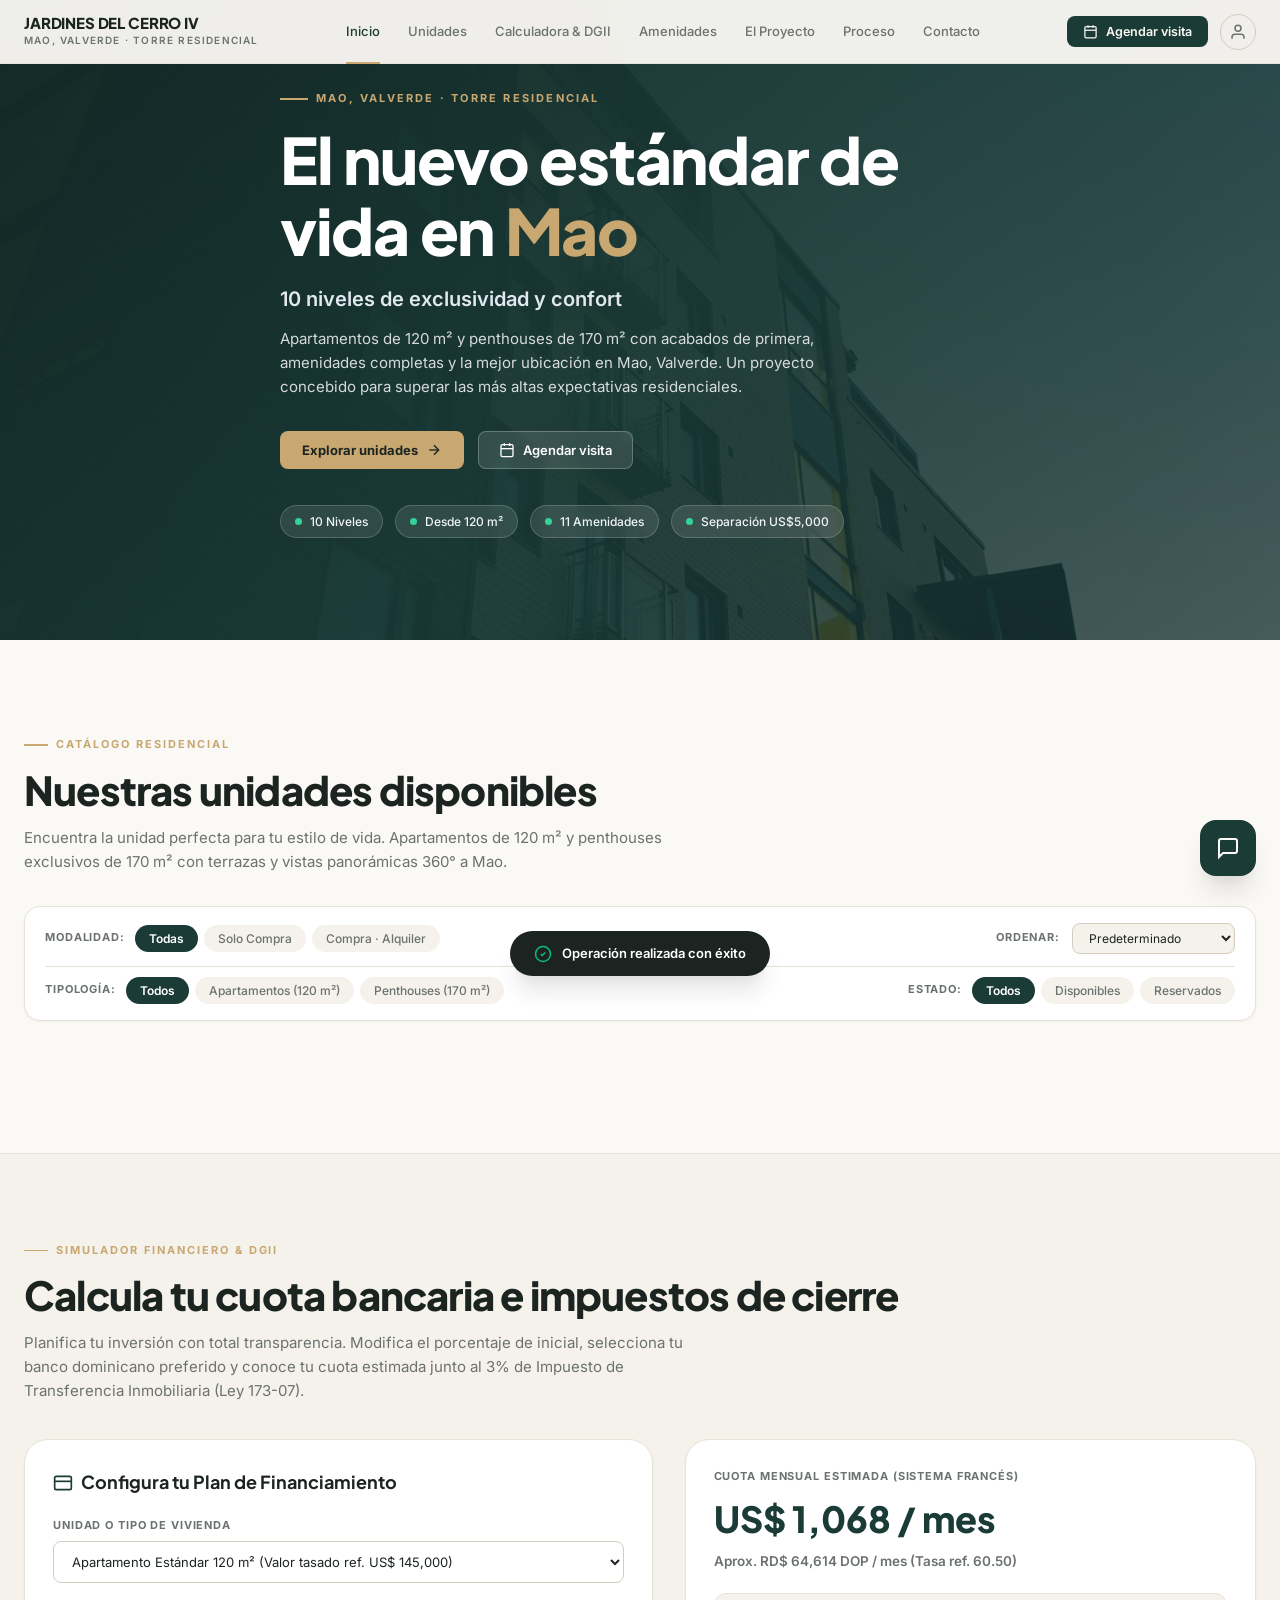
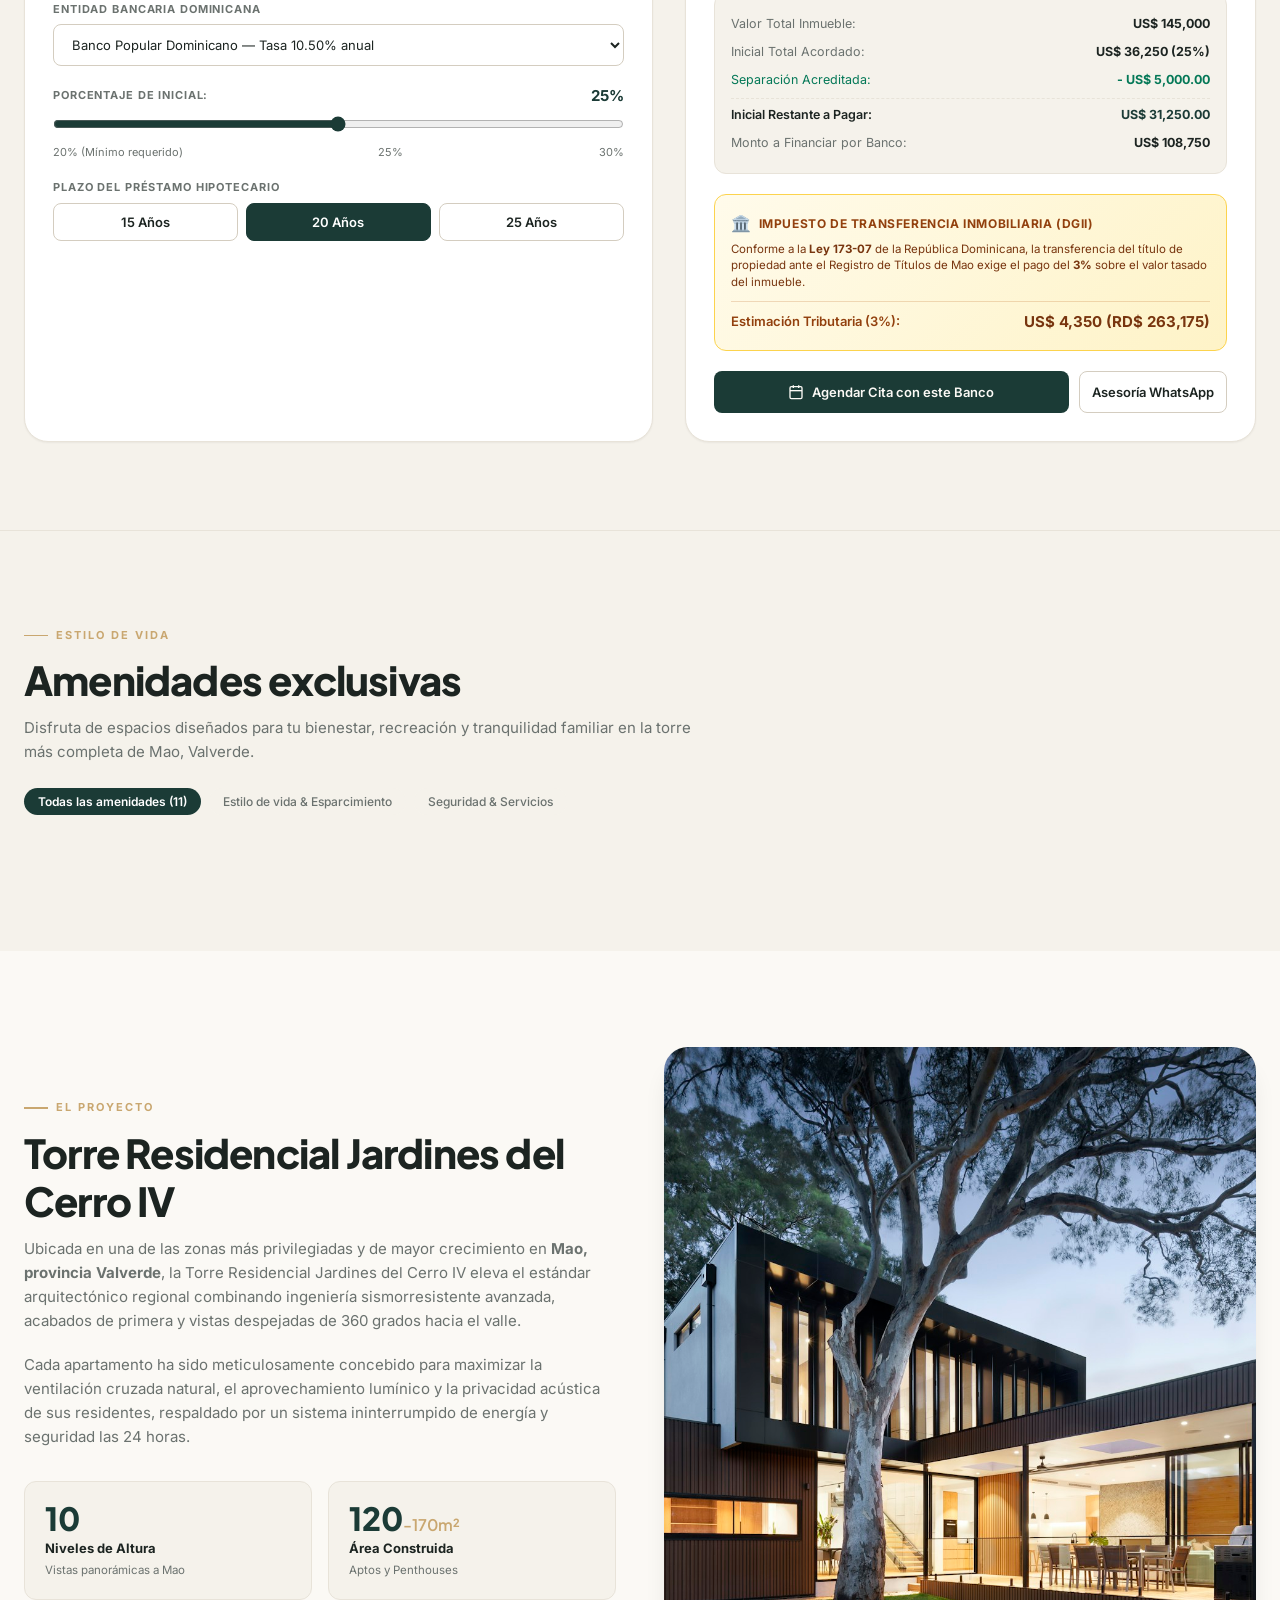
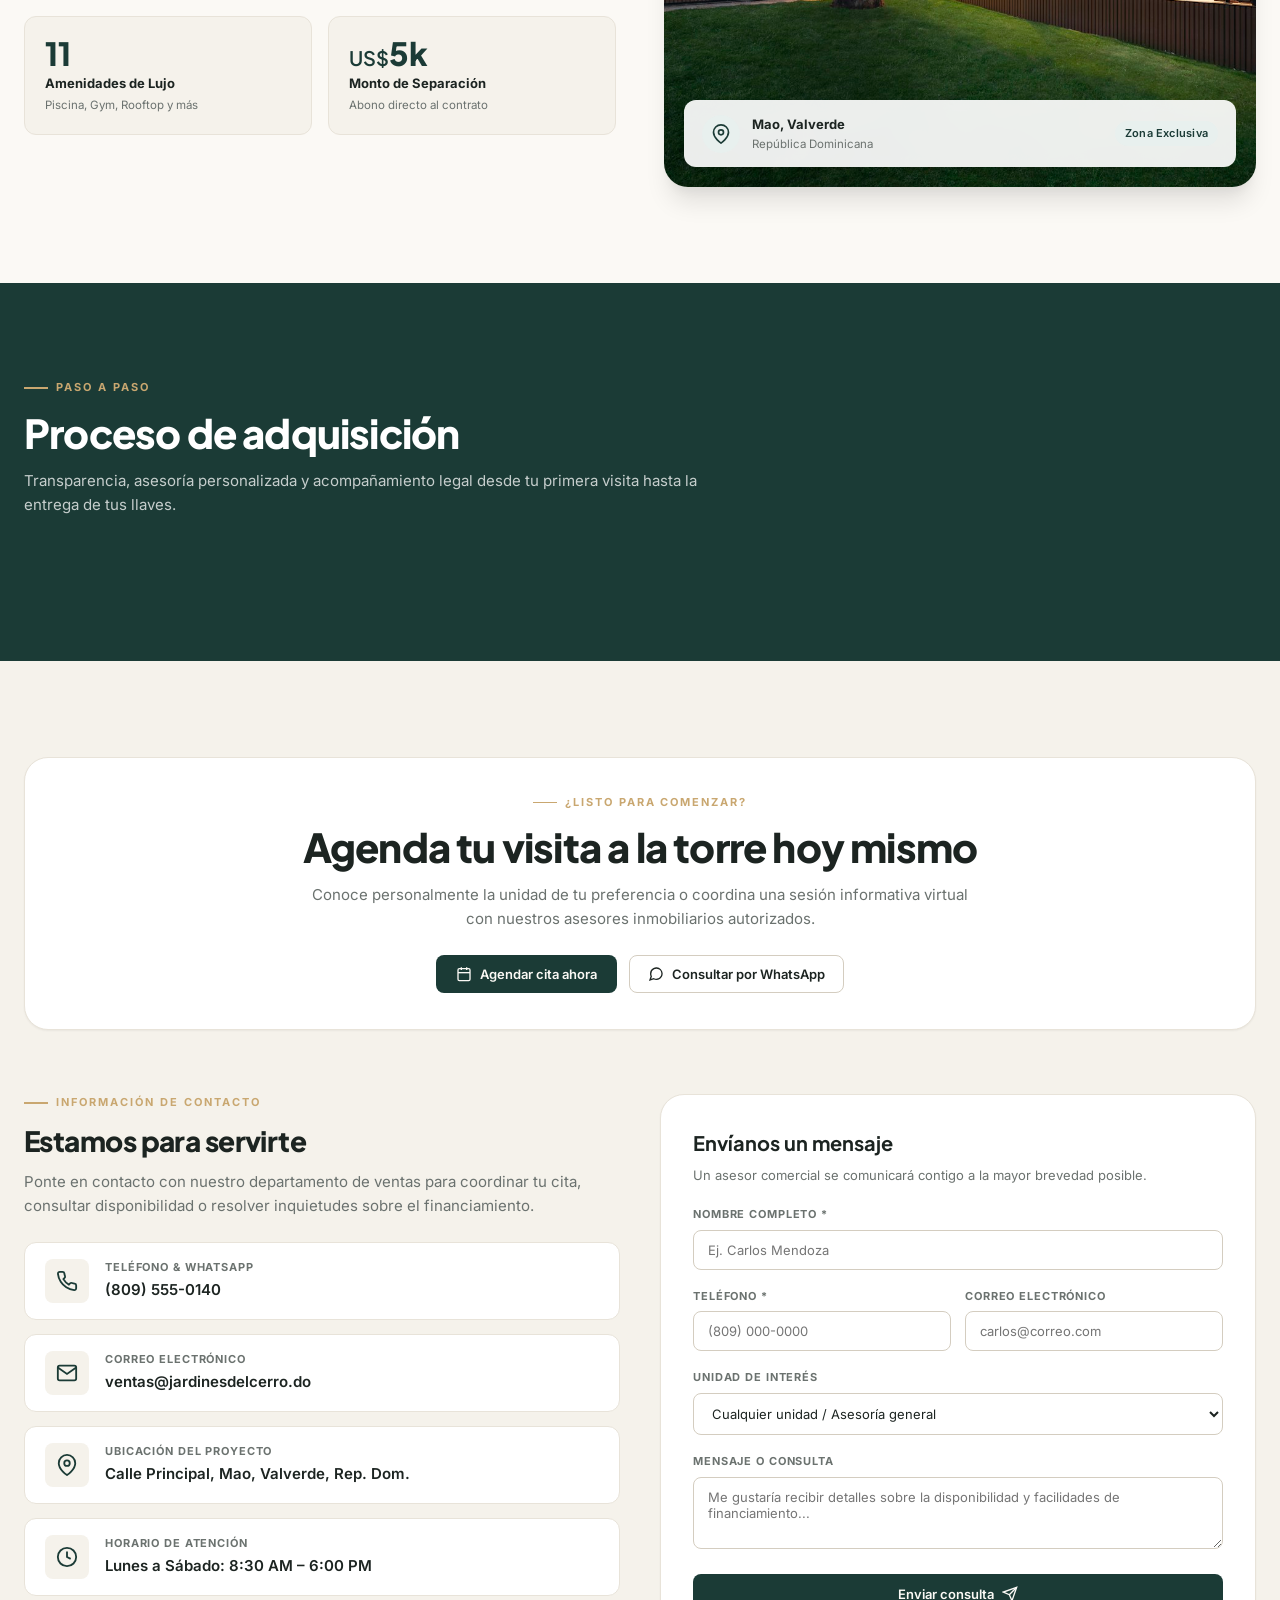
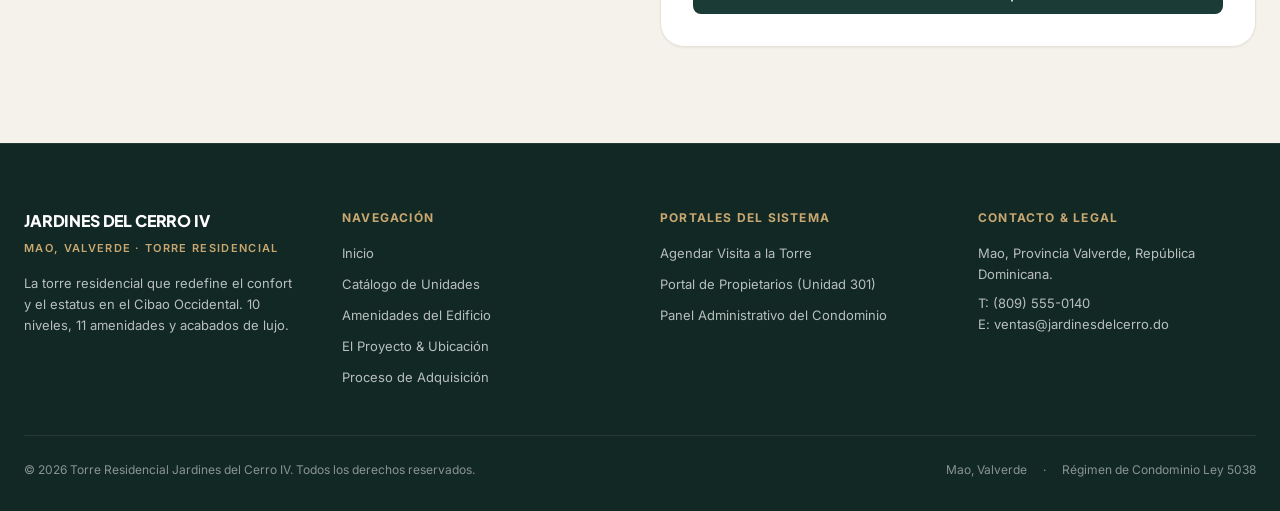
==== index.html @ 184381fa "fix(ecf): sincronizar e-NCF E310000001338 en descarga PDF, representacion impresa y modal fiscal" ====
<!DOCTYPE html>
<html lang="es">
<head>
  <meta charset="UTF-8">
  <meta name="viewport" content="width=device-width, initial-scale=1.0">
  <title>Torre Residencial Jardines del Cerro IV | Mao, Valverde</title>
  <meta name="description" content="El nuevo estándar de vida residencial de alto nivel en Mao, Valverde. 10 niveles, apartamentos de 120 m², penthouses de 170 m² y 11 amenidades exclusivas.">
  <link rel="stylesheet" href="css/fonts.css">
  <link rel="stylesheet" href="css/style.css?v=20261014_bg1">
  <link rel="icon" type="image/svg+xml" href="data:image/svg+xml,<svg xmlns='http://www.w3.org/2000/svg' viewBox='0 0 24 24' fill='%231B3B36'><polygon points='12 2 2 22 22 22'/></svg>">
</head>
<body>

  <!-- =========================================================================
       Site Header / Navbar
       ========================================================================= -->
  <header class="site-header" id="site-header">
    <div class="container header-container">
      <a href="#" class="brand-link" onclick="window.app.setView('landing', 'hero'); return false;">
        <span class="brand-title">JARDINES DEL CERRO IV</span>
        <span class="brand-kicker">Mao, Valverde · Torre Residencial</span>
      </a>

      <!-- Desktop Nav Links -->
      <nav class="nav-links" id="desktop-nav">
        <a href="#hero" class="nav-link active" onclick="window.app.setView('landing', 'hero'); return false;">Inicio</a>
        <a href="#unidades" class="nav-link" onclick="window.app.setView('landing', 'unidades'); return false;">Unidades</a>
        <a href="#calculadora" class="nav-link" onclick="window.app.setView('landing', 'calculadora'); return false;">Calculadora & DGII</a>
        <a href="#amenidades" class="nav-link" onclick="window.app.setView('landing', 'amenidades'); return false;">Amenidades</a>
        <a href="#proyecto" class="nav-link" onclick="window.app.setView('landing', 'proyecto'); return false;">El Proyecto</a>
        <a href="#proceso" class="nav-link" onclick="window.app.setView('landing', 'proceso'); return false;">Proceso</a>
        <a href="#contacto" class="nav-link" onclick="window.app.setView('landing', 'contacto'); return false;">Contacto</a>
      </nav>

      <!-- Header Actions -->
      <div class="header-actions">
        <button class="btn-primary" onclick="window.app.setView('schedule');" style="padding: 8px 16px; font-size: 12.5px;">
          <svg width="15" height="15" viewBox="0 0 24 24" fill="none" stroke="currentColor" stroke-width="2"><rect x="3" y="4" width="18" height="18" rx="2" ry="2"/><line x1="16" y1="2" x2="16" y2="6"/><line x1="8" y1="2" x2="8" y2="6"/><line x1="3" y1="10" x2="21" y2="10"/></svg>
          <span>Agendar visita</span>
        </button>

        <!-- Profile Access Dropdown -->
        <div style="position: relative;">
          <button class="profile-btn" id="profile-dropdown-btn" title="Accesos a Portales" onclick="window.app.toggleProfileDropdown(event);">
            <svg width="18" height="18" viewBox="0 0 24 24" fill="none" stroke="currentColor" stroke-width="2"><path d="M20 21v-2a4 4 0 0 0-4-4H8a4 4 0 0 0-4 4v2"/><circle cx="12" cy="7" r="4"/></svg>
          </button>
          <div class="profile-dropdown" id="profile-dropdown-menu">
            <div style="padding: 6px 12px; font-size: 10px; font-weight: 700; text-transform: uppercase; letter-spacing: 0.08em; color: var(--dust); border-bottom: 1px solid var(--linen); margin-bottom: 4px;">
              Accesos a Portales
            </div>
            <button class="dropdown-item" onclick="window.app.openResidentLogin();">
              <svg width="16" height="16" viewBox="0 0 24 24" fill="none" stroke="currentColor" stroke-width="2"><path d="M3 9l9-7 9 7v11a2 2 0 0 1-2 2H5a2 2 0 0 1-2-2z"/><polyline points="9 22 9 12 15 12 15 22"/></svg>
              <span>Portal Residentes (Inquilinos & Dueños)</span>
            </button>
            <button class="dropdown-item" onclick="window.app.openAdminLogin();">
              <svg width="16" height="16" viewBox="0 0 24 24" fill="none" stroke="currentColor" stroke-width="2"><rect x="3" y="3" width="7" height="7"/><rect x="14" y="3" width="7" height="7"/><rect x="14" y="14" width="7" height="7"/><rect x="3" y="14" width="7" height="7"/></svg>
              <span>Panel de Administración</span>
            </button>
          </div>
        </div>

        <!-- Mobile Menu Toggle Button -->
        <button class="menu-toggle" id="mobile-menu-btn" onclick="window.app.toggleMobileMenu();" title="Menú">
          <svg width="22" height="22" viewBox="0 0 24 24" fill="none" stroke="currentColor" stroke-width="2"><line x1="3" y1="12" x2="21" y2="12"/><line x1="3" y1="6" x2="21" y2="6"/><line x1="3" y1="18" x2="21" y2="18"/></svg>
        </button>
      </div>
    </div>

    <!-- Mobile Navigation Drawer -->
    <div id="mobile-drawer" style="display: none; background: var(--white); border-bottom: 1px solid var(--linen); padding: 16px 24px; box-shadow: var(--shadow-lg);">
      <div style="display: flex; flex-direction: column; gap: 12px;">
        <a href="#hero" class="nav-link" onclick="window.app.setView('landing', 'hero'); window.app.toggleMobileMenu(); return false;">Inicio</a>
        <a href="#unidades" class="nav-link" onclick="window.app.setView('landing', 'unidades'); window.app.toggleMobileMenu(); return false;">Unidades</a>
        <a href="#calculadora" class="nav-link" onclick="window.app.setView('landing', 'calculadora'); window.app.toggleMobileMenu(); return false;">Calculadora & DGII</a>
        <a href="#amenidades" class="nav-link" onclick="window.app.setView('landing', 'amenidades'); window.app.toggleMobileMenu(); return false;">Amenidades</a>
        <a href="#proyecto" class="nav-link" onclick="window.app.setView('landing', 'proyecto'); window.app.toggleMobileMenu(); return false;">El Proyecto</a>
        <a href="#proceso" class="nav-link" onclick="window.app.setView('landing', 'proceso'); window.app.toggleMobileMenu(); return false;">Proceso</a>
        <a href="#contacto" class="nav-link" onclick="window.app.setView('landing', 'contacto'); window.app.toggleMobileMenu(); return false;">Contacto</a>
        <div style="height: 1px; background: var(--linen); margin: 6px 0;"></div>
        <button class="dropdown-item" onclick="window.app.openResidentLogin(); window.app.toggleMobileMenu();">
          <svg width="16" height="16" viewBox="0 0 24 24" fill="none" stroke="currentColor" stroke-width="2"><path d="M3 9l9-7 9 7v11a2 2 0 0 1-2 2H5a2 2 0 0 1-2-2z"/></svg>
          <span>Portal Residentes (Inquilinos & Dueños)</span>
        </button>
        <button class="dropdown-item" onclick="window.app.openAdminLogin(); window.app.toggleMobileMenu();">
          <svg width="16" height="16" viewBox="0 0 24 24" fill="none" stroke="currentColor" stroke-width="2"><rect x="3" y="3" width="7" height="7"/><rect x="14" y="3" width="7" height="7"/><rect x="14" y="14" width="7" height="7"/><rect x="3" y="14" width="7" height="7"/></svg>
          <span>Panel de Administración</span>
        </button>
      </div>
    </div>
  </header>

  <!-- =========================================================================
       VIEW 1: PUBLIC LANDING PAGE
       ========================================================================= -->
  <main id="view-landing" class="fade-in">
    <!-- Hero Section -->
    <section class="hero-section" id="hero">
      <img src="img/photo-1545324418-cc1a3fa10c00_w1600_h900.jpg" alt="Torre Residencial Jardines del Cerro IV" class="hero-bg-img">
      <div class="hero-gradient"></div>
      
      <div class="container" style="position: relative; z-index: 2;">
        <div class="hero-content">
          <div class="hero-kicker">Mao, Valverde · Torre Residencial</div>
          <h1 class="hero-title">
            El nuevo estándar de vida en <span>Mao</span>
          </h1>
          <div class="hero-subtitle-heading">
            10 niveles de exclusividad y confort
          </div>
          <p class="hero-desc">
            Apartamentos de 120 m² y penthouses de 170 m² con acabados de primera, amenidades completas y la mejor ubicación en Mao, Valverde. Un proyecto concebido para superar las más altas expectativas residenciales.
          </p>
          <div class="hero-buttons">
            <button class="btn-accent" onclick="window.app.scrollToSection('unidades');">
              <span>Explorar unidades</span>
              <svg width="16" height="16" viewBox="0 0 24 24" fill="none" stroke="currentColor" stroke-width="2"><line x1="5" y1="12" x2="19" y2="12"/><polyline points="12 5 19 12 12 19"/></svg>
            </button>
            <button class="btn-secondary" onclick="window.app.setView('schedule');">
              <svg width="16" height="16" viewBox="0 0 24 24" fill="none" stroke="currentColor" stroke-width="2"><rect x="3" y="4" width="18" height="18" rx="2" ry="2"/><line x1="16" y1="2" x2="16" y2="6"/><line x1="8" y1="2" x2="8" y2="6"/><line x1="3" y1="10" x2="21" y2="10"/></svg>
              <span>Agendar visita</span>
            </button>
          </div>
          <div class="hero-pills">
            <span class="hero-pill"><span class="hero-pill-dot"></span> 10 Niveles</span>
            <span class="hero-pill"><span class="hero-pill-dot"></span> Desde 120 m²</span>
            <span class="hero-pill"><span class="hero-pill-dot"></span> 11 Amenidades</span>
            <span class="hero-pill"><span class="hero-pill-dot"></span> Separación US$5,000</span>
          </div>
        </div>
      </div>
    </section>

    <!-- Units Catalog Section -->
    <section class="units-section" id="unidades">
      <div class="container">
        <div class="section-tag">CATÁLOGO RESIDENCIAL</div>
        <h2 class="section-title">Nuestras unidades disponibles</h2>
        <p class="section-desc">
          Encuentra la unidad perfecta para tu estilo de vida. Apartamentos de 120 m² y penthouses exclusivos de 170 m² con terrazas y vistas panorámicas 360° a Mao.
        </p>

        <!-- Filters Bar -->
        <div class="filter-bar">
          <div style="display: flex; flex-direction: column; gap: 12px; width: 100%;">
            <div style="display: flex; flex-wrap: wrap; align-items: center; justify-content: space-between; gap: 16px;">
              <!-- Modality Filter -->
              <div class="filter-group">
                <span class="filter-label">Modalidad:</span>
                <button class="filter-btn active" data-filter-type="modality" data-value="all" onclick="window.app.setUnitFilter('modality', 'all', this);">Todas</button>
                <button class="filter-btn" data-filter-type="modality" data-value="purchase" onclick="window.app.setUnitFilter('modality', 'purchase', this);">Solo Compra</button>
                <button class="filter-btn" data-filter-type="modality" data-value="both" onclick="window.app.setUnitFilter('modality', 'both', this);">Compra · Alquiler</button>
              </div>

              <!-- Sorting -->
              <div style="display: flex; align-items: center; gap: 8px;">
                <span class="filter-label">Ordenar:</span>
                <select class="sort-select" id="unit-sort-select" onchange="window.app.setUnitSort(this.value);">
                  <option value="default">Predeterminado</option>
                  <option value="sqm-desc">Mayor tamaño (m²)</option>
                  <option value="sqm-asc">Menor tamaño (m²)</option>
                  <option value="level-asc">Piso: Menor a mayor</option>
                  <option value="level-desc">Piso: Mayor a menor</option>
                </select>
              </div>
            </div>

            <div style="display: flex; flex-wrap: wrap; align-items: center; justify-content: space-between; gap: 16px; padding-top: 10px; border-top: 1px solid var(--linen);">
              <!-- Type Filter -->
              <div class="filter-group">
                <span class="filter-label">Tipología:</span>
                <button class="filter-btn active" data-filter-type="type" data-value="all" onclick="window.app.setUnitFilter('type', 'all', this);">Todos</button>
                <button class="filter-btn" data-filter-type="type" data-value="apartment" onclick="window.app.setUnitFilter('type', 'apartment', this);">Apartamentos (120 m²)</button>
                <button class="filter-btn" data-filter-type="type" data-value="penthouse" onclick="window.app.setUnitFilter('type', 'penthouse', this);">Penthouses (170 m²)</button>
              </div>

              <!-- Status Filter -->
              <div class="filter-group">
                <span class="filter-label">Estado:</span>
                <button class="filter-btn active" data-filter-type="status" data-value="all" onclick="window.app.setUnitFilter('status', 'all', this);">Todos</button>
                <button class="filter-btn" data-filter-type="status" data-value="available" onclick="window.app.setUnitFilter('status', 'available', this);">Disponibles</button>
                <button class="filter-btn" data-filter-type="status" data-value="reserved" onclick="window.app.setUnitFilter('status', 'reserved', this);">Reservados</button>
              </div>
            </div>
          </div>
        </div>

        <!-- Dynamic Grid of Units -->
        <div class="units-grid" id="units-cards-container">
          <!-- Rendered dynamically by app.js -->
        </div>
      </div>
    </section>

    <!-- =========================================================================
         Mortgage Simulator & DGII Transfer Tax Section (Punto 16.1 & 16.10)
         ========================================================================= -->
    <section class="calculator-section" id="calculadora" style="padding: 88px 0; background: var(--surface); border-top: 1px solid var(--linen); border-bottom: 1px solid var(--linen);">
      <div class="container">
        <div class="section-tag">SIMULADOR FINANCIERO & DGII</div>
        <h2 class="section-title">Calcula tu cuota bancaria e impuestos de cierre</h2>
        <p class="section-desc">
          Planifica tu inversión con total transparencia. Modifica el porcentaje de inicial, selecciona tu banco dominicano preferido y conoce tu cuota estimada junto al 3% de Impuesto de Transferencia Inmobiliaria (Ley 173-07).
        </p>

        <div style="display: grid; grid-template-columns: 1fr; gap: 32px; margin-top: 36px;" class="calc-grid">
          <!-- Columna Izquierda: Parámetros del Simulador -->
          <div style="background: var(--white); border: 1px solid var(--linen); border-radius: var(--radius-xl); padding: 28px; box-shadow: var(--shadow-sm);">
            <h3 style="font-family: var(--font-display); font-size: 18px; font-weight: 700; color: var(--ink); margin-bottom: 20px; display: flex; align-items: center; gap: 8px;">
              <svg width="20" height="20" viewBox="0 0 24 24" fill="none" stroke="var(--primary)" stroke-width="2"><rect x="2" y="4" width="20" height="16" rx="2"/><path d="M7 15h0M2 10h20"/></svg>
              <span>Configura tu Plan de Financiamiento</span>
            </h3>

            <!-- Selector de Unidad Referencial -->
            <div class="form-group">
              <label class="form-label">Unidad o Tipo de Vivienda</label>
              <select class="form-select" id="calc-unit-select" onchange="window.app.updateMortgageCalculator();">
                <option value="145000">Apartamento Estándar 120 m² (Valor tasado ref. US$ 145,000)</option>
                <option value="230000">Penthouse de Lujo 170 m² (Valor tasado ref. US$ 230,000)</option>
                <option value="custom">Monto personalizado en USD...</option>
              </select>
            </div>

            <!-- Input Monto Personalizado -->
            <div class="form-group" id="calc-custom-price-wrap" style="display: none;">
              <label class="form-label">Valor del Inmueble (USD)</label>
              <input type="number" class="form-input" id="calc-custom-price" value="150000" min="50000" max="1000000" step="5000" oninput="window.app.updateMortgageCalculator();">
            </div>

            <!-- Selector de Entidad Bancaria Dominicana -->
            <div class="form-group">
              <label class="form-label">Entidad Bancaria Dominicana</label>
              <select class="form-select" id="calc-bank-select" onchange="window.app.updateMortgageCalculator();">
                <option value="popular">Banco Popular Dominicano — Tasa 10.50% anual</option>
                <option value="banreservas">Banreservas — Tasa 10.25% anual</option>
                <option value="bhd">Banco BHD — Tasa 10.75% anual</option>
              </select>
            </div>

            <!-- Slider de Porcentaje de Inicial (20% al 30%) -->
            <div class="form-group">
              <div style="display: flex; justify-content: space-between; align-items: center; margin-bottom: 6px;">
                <label class="form-label" style="margin-bottom: 0;">Porcentaje de Inicial:</label>
                <span id="calc-downpayment-pct-label" style="font-weight: 800; color: var(--primary); font-size: 15px;">25%</span>
              </div>
              <input type="range" id="calc-downpayment-range" min="20" max="30" value="25" step="1" style="width: 100%; accent-color: var(--primary);" oninput="window.app.updateMortgageCalculator();">
              <div style="display: flex; justify-content: space-between; font-size: 11px; color: var(--dust); margin-top: 4px;">
                <span>20% (Mínimo requerido)</span>
                <span>25%</span>
                <span>30%</span>
              </div>
            </div>

            <!-- Selector de Plazo -->
            <div class="form-group" style="margin-bottom: 0;">
              <label class="form-label">Plazo del Préstamo Hipotecario</label>
              <div style="display: grid; grid-template-columns: repeat(3, 1fr); gap: 8px;">
                <button type="button" class="btn-outline calc-term-btn" data-term="15" onclick="window.app.setMortgageTerm(15, this);">15 Años</button>
                <button type="button" class="btn-outline calc-term-btn active" data-term="20" onclick="window.app.setMortgageTerm(20, this);" style="background: var(--primary); color: #fff; border-color: var(--primary);">20 Años</button>
                <button type="button" class="btn-outline calc-term-btn" data-term="25" onclick="window.app.setMortgageTerm(25, this);">25 Años</button>
              </div>
            </div>
          </div>

          <!-- Columna Derecha: Resumen de Cálculos y Módulo Fiscal DGII -->
          <div style="background: var(--white); border: 1px solid var(--linen); border-radius: var(--radius-xl); padding: 28px; box-shadow: var(--shadow-sm); display: flex; flex-direction: column; justify-content: space-between;">
            <div>
              <div style="font-size: 11px; font-weight: 700; text-transform: uppercase; letter-spacing: 0.08em; color: var(--dust); margin-bottom: 4px;">
                CUOTA MENSUAL ESTIMADA (SISTEMA FRANCÉS)
              </div>
              <div style="display: flex; align-items: baseline; gap: 10px; margin-bottom: 4px;">
                <div id="calc-result-monthly-usd" style="font-family: var(--font-display); font-size: 36px; font-weight: 800; color: var(--primary);">
                  US$ 1,068 / mes
                </div>
              </div>
              <div id="calc-result-monthly-dop" style="font-size: 13.5px; font-weight: 600; color: var(--dust); margin-bottom: 20px;">
                Aprox. RD$ 64,614 DOP / mes (Tasa ref. 60.50)
              </div>

              <!-- Tabla de Desglose de Operación -->
              <div style="background: var(--surface); border: 1px solid var(--linen); border-radius: var(--radius-md); padding: 16px; margin-bottom: 20px; font-size: 12.5px;">
                <div style="display: flex; justify-content: space-between; padding: 4px 0;">
                  <span style="color: var(--dust);">Valor Total Inmueble:</span>
                  <strong id="calc-summary-total-usd">US$ 145,000</strong>
                </div>
                <div style="display: flex; justify-content: space-between; padding: 4px 0;">
                  <span style="color: var(--dust);">Inicial Total Acordado:</span>
                  <strong id="calc-summary-down-usd">US$ 36,250 (25%)</strong>
                </div>
                <div style="display: flex; justify-content: space-between; padding: 4px 0; color: #047857;">
                  <span>Separación Acreditada:</span>
                  <strong>- US$ 5,000.00</strong>
                </div>
                <div style="display: flex; justify-content: space-between; padding: 4px 0; border-top: 1px dashed var(--linen); margin-top: 4px; padding-top: 6px;">
                  <span style="font-weight: 600;">Inicial Restante a Pagar:</span>
                  <strong id="calc-summary-remaining-down" style="color: var(--primary);">US$ 31,250.00</strong>
                </div>
                <div style="display: flex; justify-content: space-between; padding: 4px 0;">
                  <span style="color: var(--dust);">Monto a Financiar por Banco:</span>
                  <strong id="calc-summary-financed-usd">US$ 108,750</strong>
                </div>
              </div>

              <!-- Bloque Fiscal Oficial (3% Impuesto DGII Ley 173-07) -->
              <div style="background: linear-gradient(135deg, #FFFBEB 0%, #FEF3C7 100%); border: 1.5px solid #FCD34D; border-radius: var(--radius-md); padding: 16px; margin-bottom: 20px;">
                <div style="display: flex; align-items: center; gap: 8px; margin-bottom: 4px;">
                  <span style="font-size: 16px;">🏛️</span>
                  <div style="font-size: 12px; font-weight: 800; color: #92400E; text-transform: uppercase; letter-spacing: 0.05em;">
                    Impuesto de Transferencia Inmobiliaria (DGII)
                  </div>
                </div>
                <div style="font-size: 11.5px; color: #78350F; line-height: 1.45; margin-bottom: 10px;">
                  Conforme a la <strong>Ley 173-07</strong> de la República Dominicana, la transferencia del título de propiedad ante el Registro de Títulos de Mao exige el pago del <strong>3%</strong> sobre el valor tasado del inmueble.
                </div>
                <div style="display: flex; justify-content: space-between; align-items: center; border-top: 1px solid rgba(180, 83, 9, 0.2); padding-top: 8px; font-size: 13px;">
                  <span style="color: #92400E; font-weight: 600;">Estimación Tributaria (3%):</span>
                  <strong id="calc-result-dgii-tax" style="font-size: 15px; color: #78350F; font-weight: 800;">US$ 4,350 (RD$ 263,175)</strong>
                </div>
              </div>
            </div>

            <!-- Botones de Acción -->
            <div style="display: flex; gap: 10px; flex-wrap: wrap;">
              <button class="btn-primary" style="flex: 1; padding: 12px;" onclick="window.app.applyCalculatorToBooking();">
                <svg width="16" height="16" viewBox="0 0 24 24" fill="none" stroke="currentColor" stroke-width="2"><rect x="3" y="4" width="18" height="18" rx="2" ry="2"/><line x1="16" y1="2" x2="16" y2="6"/><line x1="8" y1="2" x2="8" y2="6"/><line x1="3" y1="10" x2="21" y2="10"/></svg>
                <span>Agendar Cita con este Banco</span>
              </button>
              <button class="btn-outline" style="padding: 12px;" onclick="window.app.openWhatsApp('Hola, utilicé el simulador hipotecario para Torre Jardines del Cerro IV y deseo asesoría personalizada.');">
                <span>Asesoría WhatsApp</span>
              </button>
            </div>
          </div>
        </div>
      </div>
    </section>

    <!-- Amenities Section -->
    <section class="amenities-section" id="amenidades">
      <div class="container">
        <div class="section-tag">ESTILO DE VIDA</div>
        <h2 class="section-title">Amenidades exclusivas</h2>
        <p class="section-desc">
          Disfruta de espacios diseñados para tu bienestar, recreación y tranquilidad familiar en la torre más completa de Mao, Valverde.
        </p>

        <!-- Amenity Filter Tabs -->
        <div style="display: flex; gap: 8px; margin-top: 24px; flex-wrap: wrap;">
          <button class="filter-btn active" data-amenity-filter="all" onclick="window.app.filterAmenities('all', this);">Todas las amenidades (11)</button>
          <button class="filter-btn" data-amenity-filter="lifestyle" onclick="window.app.filterAmenities('lifestyle', this);">Estilo de vida & Esparcimiento</button>
          <button class="filter-btn" data-amenity-filter="services" onclick="window.app.filterAmenities('services', this);">Seguridad & Servicios</button>
        </div>

        <!-- Dynamic Amenities Grid -->
        <div class="amenities-grid" id="amenities-cards-container">
          <!-- Rendered dynamically by app.js -->
        </div>
      </div>
    </section>

    <!-- The Project Section -->
    <section class="about-section" id="proyecto">
      <div class="container">
        <div class="about-grid">
          <div>
            <div class="section-tag">EL PROYECTO</div>
            <h2 class="section-title">Torre Residencial Jardines del Cerro IV</h2>
            <p class="section-desc" style="margin-bottom: 20px;">
              Ubicada en una de las zonas más privilegiadas y de mayor crecimiento en <strong>Mao, provincia Valverde</strong>, la Torre Residencial Jardines del Cerro IV eleva el estándar arquitectónico regional combinando ingeniería sismorresistente avanzada, acabados de primera y vistas despejadas de 360 grados hacia el valle.
            </p>
            <p class="section-desc" style="margin-bottom: 28px;">
              Cada apartamento ha sido meticulosamente concebido para maximizar la ventilación cruzada natural, el aprovechamiento lumínico y la privacidad acústica de sus residentes, respaldado por un sistema ininterrumpido de energía y seguridad las 24 horas.
            </p>

            <div class="about-stats-grid">
              <div class="stat-box">
                <div class="stat-num">10</div>
                <div class="stat-label">Niveles de Altura</div>
                <div class="stat-sub">Vistas panorámicas a Mao</div>
              </div>
              <div class="stat-box">
                <div class="stat-num">120<span>-170m²</span></div>
                <div class="stat-label">Área Construida</div>
                <div class="stat-sub">Aptos y Penthouses</div>
              </div>
              <div class="stat-box">
                <div class="stat-num">11</div>
                <div class="stat-label">Amenidades de Lujo</div>
                <div class="stat-sub">Piscina, Gym, Rooftop y más</div>
              </div>
              <div class="stat-box">
                <div class="stat-num"><span style="font-size:20px; color:var(--primary);">US$</span>5k</div>
                <div class="stat-label">Monto de Separación</div>
                <div class="stat-sub">Abono directo al contrato</div>
              </div>
            </div>
          </div>

          <div class="about-img-wrap">
            <img src="img/photo-1600585154340-be6161a56a0c_w1000_h1200.jpg" alt="Fachada Jardines del Cerro IV" class="about-img">
            <div class="about-location-pill">
              <div style="display: flex; align-items: center; gap: 12px;">
                <div style="width: 38px; height: 38px; border-radius: 50%; background: var(--primary-light); color: var(--primary); display: flex; align-items: center; justify-content: center; flex-shrink: 0;">
                  <svg width="20" height="20" viewBox="0 0 24 24" fill="none" stroke="currentColor" stroke-width="2"><path d="M21 10c0 7-9 13-9 13s-9-6-9-13a9 9 0 0 1 18 0z"/><circle cx="12" cy="10" r="3"/></svg>
                </div>
                <div>
                  <div style="font-size: 13px; font-weight: 700; color: var(--ink);">Mao, Valverde</div>
                  <div style="font-size: 11.5px; color: var(--dust);">República Dominicana</div>
                </div>
              </div>
              <span class="badge badge-primary">Zona Exclusiva</span>
            </div>
          </div>
        </div>
      </div>
    </section>

    <!-- Acquisition Process Section -->
    <section class="process-section" id="proceso">
      <div class="container">
        <div class="section-tag" style="color: var(--accent);">PASO A PASO</div>
        <h2 class="section-title" style="color: var(--white);">Proceso de adquisición</h2>
        <p class="section-desc" style="color: rgba(255, 255, 255, 0.75);">
          Transparencia, asesoría personalizada y acompañamiento legal desde tu primera visita hasta la entrega de tus llaves.
        </p>

        <div class="process-grid" id="process-cards-container">
          <!-- Rendered dynamically by app.js -->
        </div>
      </div>
    </section>

    <!-- Contact & Location Section -->
    <section class="contact-section" id="contacto">
      <div class="container">
        <!-- Direct CTA Banner -->
        <div class="contact-cta-banner">
          <div class="section-tag" style="justify-content: center;">¿LISTO PARA COMENZAR?</div>
          <h2 class="section-title" style="margin-bottom: 12px;">Agenda tu visita a la torre hoy mismo</h2>
          <p class="section-desc" style="margin: 0 auto 24px auto;">
            Conoce personalmente la unidad de tu preferencia o coordina una sesión informativa virtual con nuestros asesores inmobiliarios autorizados.
          </p>
          <div style="display: flex; justify-content: center; gap: 12px; flex-wrap: wrap;">
            <button class="btn-primary" onclick="window.app.setView('schedule');">
              <svg width="16" height="16" viewBox="0 0 24 24" fill="none" stroke="currentColor" stroke-width="2"><rect x="3" y="4" width="18" height="18" rx="2" ry="2"/><line x1="16" y1="2" x2="16" y2="6"/><line x1="8" y1="2" x2="8" y2="6"/><line x1="3" y1="10" x2="21" y2="10"/></svg>
              <span>Agendar cita ahora</span>
            </button>
            <button class="btn-outline" onclick="window.app.openWhatsApp('Hola, deseo información sobre Jardines del Cerro IV en Mao.');">
              <svg width="16" height="16" viewBox="0 0 24 24" fill="none" stroke="currentColor" stroke-width="2"><path d="M21 11.5a8.38 8.38 0 0 1-.9 3.8 8.5 8.5 0 0 1-7.6 4.7 8.38 8.38 0 0 1-3.8-.9L3 21l1.9-5.7a8.38 8.38 0 0 1-.9-3.8 8.5 8.5 0 0 1 4.7-7.6 8.38 8.38 0 0 1 3.8-.9h.5a8.48 8.48 0 0 1 8 8v.5z"/></svg>
              <span>Consultar por WhatsApp</span>
            </button>
          </div>
        </div>

        <!-- Contact Channels & Quick Form -->
        <div class="contact-grid">
          <div>
            <div class="section-tag">INFORMACIÓN DE CONTACTO</div>
            <h3 class="section-title" style="font-size: 28px;">Estamos para servirte</h3>
            <p class="section-desc" style="margin-bottom: 24px;">
              Ponte en contacto con nuestro departamento de ventas para coordinar tu cita, consultar disponibilidad o resolver inquietudes sobre el financiamiento.
            </p>

            <div class="contact-channel-card">
              <div class="contact-channel-icon">
                <svg width="22" height="22" viewBox="0 0 24 24" fill="none" stroke="currentColor" stroke-width="2"><path d="M22 16.92v3a2 2 0 0 1-2.18 2 19.79 19.79 0 0 1-8.63-3.07 19.5 19.5 0 0 1-6-6 19.79 19.79 0 0 1-3.07-8.67A2 2 0 0 1 4.11 2h3a2 2 0 0 1 2 1.72 12.84 12.84 0 0 0 .7 2.81 2 2 0 0 1-.45 2.11L8.09 9.91a16 16 0 0 0 6 6l1.27-1.27a2 2 0 0 1 2.11-.45 12.84 12.84 0 0 0 2.81.7A2 2 0 0 1 22 16.92z"/></svg>
              </div>
              <div>
                <div class="contact-channel-title">Teléfono & WhatsApp</div>
                <div class="contact-channel-val">(809) 555-0140</div>
              </div>
            </div>

            <div class="contact-channel-card">
              <div class="contact-channel-icon">
                <svg width="22" height="22" viewBox="0 0 24 24" fill="none" stroke="currentColor" stroke-width="2"><path d="M4 4h16c1.1 0 2 .9 2 2v12c0 1.1-.9 2-2 2H4c-1.1 0-2-.9-2-2V6c0-1.1.9-2 2-2z"/><polyline points="22,6 12,13 2,6"/></svg>
              </div>
              <div>
                <div class="contact-channel-title">Correo Electrónico</div>
                <div class="contact-channel-val">ventas@jardinesdelcerro.do</div>
              </div>
            </div>

            <div class="contact-channel-card">
              <div class="contact-channel-icon">
                <svg width="22" height="22" viewBox="0 0 24 24" fill="none" stroke="currentColor" stroke-width="2"><path d="M21 10c0 7-9 13-9 13s-9-6-9-13a9 9 0 0 1 18 0z"/><circle cx="12" cy="10" r="3"/></svg>
              </div>
              <div>
                <div class="contact-channel-title">Ubicación del Proyecto</div>
                <div class="contact-channel-val">Calle Principal, Mao, Valverde, Rep. Dom.</div>
              </div>
            </div>

            <div class="contact-channel-card">
              <div class="contact-channel-icon">
                <svg width="22" height="22" viewBox="0 0 24 24" fill="none" stroke="currentColor" stroke-width="2"><circle cx="12" cy="12" r="10"/><polyline points="12 6 12 12 16 14"/></svg>
              </div>
              <div>
                <div class="contact-channel-title">Horario de Atención</div>
                <div class="contact-channel-val">Lunes a Sábado: 8:30 AM – 6:00 PM</div>
              </div>
            </div>
          </div>

          <!-- Quick Message Card -->
          <div style="background: var(--white); border: 1px solid var(--linen); border-radius: var(--radius-xl); padding: 32px; box-shadow: var(--shadow-sm);">
            <h3 style="font-family: var(--font-display); font-size: 20px; font-weight: 700; margin-bottom: 6px; color: var(--ink);">Envíanos un mensaje</h3>
            <p style="font-size: 13px; color: var(--dust); margin-bottom: 20px;">Un asesor comercial se comunicará contigo a la mayor brevedad posible.</p>

            <form id="contact-quick-form" onsubmit="window.app.handleContactSubmit(event);">
              <div class="form-group">
                <label class="form-label">Nombre completo *</label>
                <input type="text" class="form-input" id="quick-contact-name" placeholder="Ej. Carlos Mendoza" required>
              </div>
              <div style="display: grid; grid-template-columns: 1fr 1fr; gap: 14px;">
                <div class="form-group">
                  <label class="form-label">Teléfono *</label>
                  <input type="tel" class="form-input" id="quick-contact-phone" placeholder="(809) 000-0000" required>
                </div>
                <div class="form-group">
                  <label class="form-label">Correo electrónico</label>
                  <input type="email" class="form-input" id="quick-contact-email" placeholder="carlos@correo.com">
                </div>
              </div>
              <div class="form-group">
                <label class="form-label">Unidad de interés</label>
                <select class="form-select" id="quick-contact-unit">
                  <option value="">Cualquier unidad / Asesoría general</option>
                  <option value="101">Unidad 101 — Apartamento 120 m²</option>
                  <option value="201">Unidad 201 — Apartamento 120 m²</option>
                  <option value="301">Unidad 301 — Apartamento 120 m²</option>
                  <option value="501">Unidad 501 — Apartamento 120 m²</option>
                  <option value="PH-901">PH-901 — Penthouse 170 m²</option>
                  <option value="PH-1001">PH-1001 — Penthouse 170 m²</option>
                </select>
              </div>
              <div class="form-group">
                <label class="form-label">Mensaje o consulta</label>
                <textarea class="form-textarea" id="quick-contact-message" rows="3" placeholder="Me gustaría recibir detalles sobre la disponibilidad y facilidades de financiamiento..."></textarea>
              </div>
              <button type="submit" class="btn-primary" style="width: 100%; padding: 12px;">
                <span>Enviar consulta</span>
                <svg width="16" height="16" viewBox="0 0 24 24" fill="none" stroke="currentColor" stroke-width="2"><line x1="22" y1="2" x2="11" y2="13"/><polygon points="22 2 15 22 11 13 2 9 22 2"/></svg>
              </button>
            </form>
          </div>
        </div>
      </div>
    </section>

    <!-- Footer -->
    <footer style="background-color: var(--primary-dark); color: var(--white); padding-top: 64px; padding-bottom: 32px; border-top: 1px solid rgba(255,255,255,0.08);">
      <div class="container">
        <div style="display: grid; grid-template-columns: repeat(auto-fit, minmax(220px, 1fr)); gap: 40px; margin-bottom: 48px;">
          <div>
            <div style="font-family: var(--font-display); font-size: 16px; font-weight: 800; letter-spacing: -0.01em; margin-bottom: 6px;">JARDINES DEL CERRO IV</div>
            <div style="font-size: 11px; font-weight: 600; letter-spacing: 0.12em; color: var(--accent); text-transform: uppercase; margin-bottom: 16px;">Mao, Valverde · Torre Residencial</div>
            <p style="font-size: 13px; color: rgba(255, 255, 255, 0.7); line-height: 1.6;">
              La torre residencial que redefine el confort y el estatus en el Cibao Occidental. 10 niveles, 11 amenidades y acabados de lujo.
            </p>
          </div>
          <div>
            <div style="font-size: 12px; font-weight: 700; text-transform: uppercase; letter-spacing: 0.1em; color: var(--accent); margin-bottom: 16px;">Navegación</div>
            <ul style="list-style: none; display: flex; flex-direction: column; gap: 10px; font-size: 13px; color: rgba(255, 255, 255, 0.7);">
              <li><a href="#hero" onclick="window.app.setView('landing', 'hero'); return false;" style="transition: color 0.2s;" onmouseover="this.style.color='#fff'" onmouseout="this.style.color='rgba(255,255,255,0.7)'">Inicio</a></li>
              <li><a href="#unidades" onclick="window.app.setView('landing', 'unidades'); return false;" style="transition: color 0.2s;" onmouseover="this.style.color='#fff'" onmouseout="this.style.color='rgba(255,255,255,0.7)'">Catálogo de Unidades</a></li>
              <li><a href="#amenidades" onclick="window.app.setView('landing', 'amenidades'); return false;" style="transition: color 0.2s;" onmouseover="this.style.color='#fff'" onmouseout="this.style.color='rgba(255,255,255,0.7)'">Amenidades del Edificio</a></li>
              <li><a href="#proyecto" onclick="window.app.setView('landing', 'proyecto'); return false;" style="transition: color 0.2s;" onmouseover="this.style.color='#fff'" onmouseout="this.style.color='rgba(255,255,255,0.7)'">El Proyecto & Ubicación</a></li>
              <li><a href="#proceso" onclick="window.app.setView('landing', 'proceso'); return false;" style="transition: color 0.2s;" onmouseover="this.style.color='#fff'" onmouseout="this.style.color='rgba(255,255,255,0.7)'">Proceso de Adquisición</a></li>
            </ul>
          </div>
          <div>
            <div style="font-size: 12px; font-weight: 700; text-transform: uppercase; letter-spacing: 0.1em; color: var(--accent); margin-bottom: 16px;">Portales del Sistema</div>
            <ul style="list-style: none; display: flex; flex-direction: column; gap: 10px; font-size: 13px; color: rgba(255, 255, 255, 0.7);">
              <li><a href="#" onclick="window.app.setView('schedule'); return false;" style="transition: color 0.2s;" onmouseover="this.style.color='#fff'" onmouseout="this.style.color='rgba(255,255,255,0.7)'">Agendar Visita a la Torre</a></li>
              <li><a href="#" onclick="window.app.setView('owner'); return false;" style="transition: color 0.2s;" onmouseover="this.style.color='#fff'" onmouseout="this.style.color='rgba(255,255,255,0.7)'">Portal de Propietarios (Unidad 301)</a></li>
              <li><a href="#" onclick="window.app.setView('admin'); return false;" style="transition: color 0.2s;" onmouseover="this.style.color='#fff'" onmouseout="this.style.color='rgba(255,255,255,0.7)'">Panel Administrativo del Condominio</a></li>
            </ul>
          </div>
          <div>
            <div style="font-size: 12px; font-weight: 700; text-transform: uppercase; letter-spacing: 0.1em; color: var(--accent); margin-bottom: 16px;">Contacto & Legal</div>
            <p style="font-size: 13px; color: rgba(255, 255, 255, 0.7); line-height: 1.6; margin-bottom: 8px;">
              Mao, Provincia Valverde, República Dominicana.
            </p>
            <p style="font-size: 13px; color: rgba(255, 255, 255, 0.7); line-height: 1.6;">
              T: (809) 555-0140<br>
              E: ventas@jardinesdelcerro.do
            </p>
          </div>
        </div>

        <div style="border-top: 1px solid rgba(255,255,255,0.08); padding-top: 24px; display: flex; flex-wrap: wrap; align-items: center; justify-content: space-between; gap: 16px; font-size: 12px; color: rgba(255, 255, 255, 0.5);">
          <div>© 2026 Torre Residencial Jardines del Cerro IV. Todos los derechos reservados.</div>
          <div style="display: flex; gap: 16px;">
            <span>Mao, Valverde</span>
            <span>·</span>
            <span>Régimen de Condominio Ley 5038</span>
          </div>
        </div>
      </div>
    </footer>
  </main>

  <!-- =========================================================================
       VIEW 2: DEDICATED SCHEDULE VIEW
       ========================================================================= -->
  <section id="view-schedule" class="schedule-view fade-in" style="display: none; padding-top: 88px;">
    <div class="container">
      <div class="breadcrumb">
        <button onclick="window.app.setView('landing', 'hero');">Inicio</button>
        <span>/</span>
        <span style="color: var(--ink); font-weight: 600;">Agendar Visita</span>
      </div>

      <div class="section-tag">RESERVA TU EXPERIENCIA</div>
      <h1 class="section-title">Agenda una visita a la torre</h1>
      <p class="section-desc">
        Selecciona fecha, hora y modalidad (visita presencial guiada en Mao o videollamada interactiva) para conocer cada detalle del proyecto con un asesor especializado.
      </p>

      <div class="schedule-grid">
        <!-- Interactive Date & Slot Picker -->
        <div class="calendar-card">
          <div class="calendar-header">
            <div class="calendar-month-name" id="cal-month-title">Octubre 2026</div>
            <div style="display: flex; gap: 8px;">
              <button class="calendar-nav-btn" onclick="window.app.prevMonth();" title="Mes anterior">
                <svg width="16" height="16" viewBox="0 0 24 24" fill="none" stroke="currentColor" stroke-width="2"><polyline points="15 18 9 12 15 6"/></svg>
              </button>
              <button class="calendar-nav-btn" onclick="window.app.nextMonth();" title="Mes siguiente">
                <svg width="16" height="16" viewBox="0 0 24 24" fill="none" stroke="currentColor" stroke-width="2"><polyline points="9 18 15 12 9 6"/></svg>
              </button>
            </div>
          </div>

          <div class="calendar-weekdays">
            <span>Dom</span><span>Lun</span><span>Mar</span><span>Mié</span><span>Jue</span><span>Vie</span><span>Sáb</span>
          </div>
          <div class="calendar-days-grid" id="calendar-days-container">
            <!-- Rendered by app.js -->
          </div>

          <!-- Time Slots -->
          <div style="margin-top: 24px;">
            <div style="font-size: 11px; font-weight: 700; text-transform: uppercase; letter-spacing: 0.08em; color: var(--dust); margin-bottom: 10px;">
              Horarios disponibles para la fecha seleccionada:
            </div>
            <div class="time-slots" id="time-slots-container">
              <button class="time-slot-btn selected" onclick="window.app.selectTimeSlot('09:00 AM', this);">09:00 AM</button>
              <button class="time-slot-btn" onclick="window.app.selectTimeSlot('10:30 AM', this);">10:30 AM</button>
              <button class="time-slot-btn" onclick="window.app.selectTimeSlot('02:00 PM', this);">02:00 PM</button>
              <button class="time-slot-btn" onclick="window.app.selectTimeSlot('03:30 PM', this);">03:30 PM</button>
              <button class="time-slot-btn" onclick="window.app.selectTimeSlot('05:00 PM', this);">05:00 PM</button>
            </div>
          </div>
        </div>

        <!-- Booking Form -->
        <div class="schedule-form-card">
          <h2 style="font-family: var(--font-display); font-size: 20px; font-weight: 700; margin-bottom: 6px; color: var(--ink);">Datos de tu reserva</h2>
          <p style="font-size: 13px; color: var(--dust); margin-bottom: 20px;">
            Recibirás confirmación inmediata y recordatorio vía WhatsApp.
          </p>

          <form id="booking-form" onsubmit="window.app.handleBookingSubmit(event);">
            <!-- Modality selector -->
            <div class="form-group">
              <label class="form-label">Modalidad de visita</label>
              <div class="toggle-group">
                <button type="button" class="toggle-option active" id="btn-mode-presencial" onclick="window.app.setBookingModality('presencial');">Presencial en Mao</button>
                <button type="button" class="toggle-option" id="btn-mode-virtual" onclick="window.app.setBookingModality('virtual');">Videollamada</button>
              </div>
            </div>

            <div class="form-group">
              <label class="form-label">Nombre completo *</label>
              <input type="text" class="form-input" id="book-name" placeholder="Ej. Roberto Peña" required>
            </div>

            <div style="display: grid; grid-template-columns: 1fr 1fr; gap: 12px;">
              <div class="form-group">
                <label class="form-label">Teléfono *</label>
                <input type="tel" class="form-input" id="book-phone" placeholder="(809) 000-0000" required>
              </div>
              <div class="form-group">
                <label class="form-label">Correo electrónico</label>
                <input type="email" class="form-input" id="book-email" placeholder="roberto@correo.com">
              </div>
            </div>

            <div class="form-group">
              <label class="form-label">Unidad que deseas conocer</label>
              <select class="form-select" id="book-unit">
                <option value="Cualquier unidad disponible">Cualquier unidad disponible</option>
                <option value="Unidad 101 (120 m²)">Unidad 101 — Apartamento 120 m²</option>
                <option value="Unidad 201 (120 m²)">Unidad 201 — Apartamento 120 m²</option>
                <option value="Unidad 301 (120 m²)">Unidad 301 — Apartamento 120 m²</option>
                <option value="Unidad 501 (120 m²)">Unidad 501 — Apartamento 120 m²</option>
                <option value="PH-901 (170 m²)">PH-901 — Penthouse 170 m²</option>
                <option value="PH-1001 (170 m²)">PH-1001 — Penthouse 170 m²</option>
              </select>
            </div>

            <div class="form-group">
              <label class="form-label">Comentarios o requerimientos</label>
              <textarea class="form-textarea" id="book-notes" rows="2" placeholder="Notas sobre el número de personas o inquietudes sobre financiamiento..."></textarea>
            </div>

            <!-- Booking Summary Box -->
            <div style="background: var(--surface); border: 1px solid var(--linen); border-radius: var(--radius-sm); padding: 14px; margin-bottom: 20px; font-size: 12px; color: var(--ink);">
              <div style="font-weight: 700; margin-bottom: 4px; color: var(--primary);">Resumen de tu cita:</div>
              <div>📅 <strong>Fecha:</strong> <span id="summary-date">02 Octubre 2026</span></div>
              <div>⏰ <strong>Horario:</strong> <span id="summary-time">09:00 AM</span></div>
              <div>📍 <strong>Modalidad:</strong> <span id="summary-mode">Presencial en la Torre (Mao)</span></div>
            </div>

            <button type="submit" class="btn-primary" style="width: 100%; padding: 12px;">
              <span>Confirmar cita ahora</span>
              <svg width="16" height="16" viewBox="0 0 24 24" fill="none" stroke="currentColor" stroke-width="2"><polyline points="20 6 9 17 4 12"/></svg>
            </button>
          </form>
        </div>
      </div>
    </div>
  </section>

  <!-- =========================================================================
       VIEW 3: RESIDENT OWNER PORTAL (MOCK UNIT 301)
       ========================================================================= -->
  <!-- =========================================================================
       VIEW 3: RESIDENT PORTAL (PROPIETARIOS & INQUILINOS)
       ========================================================================= -->
  <section id="view-owner" class="portal-view fade-in" style="display: none;">
    <!-- Resident Login / Register View (when not authenticated) -->
    <div id="owner-login-container" class="portal-login-wrap resident-bg">
      <div class="portal-auth-container">
        <!-- Showcase Panel -->
        <div class="portal-auth-showcase">
          <div class="portal-auth-badge">
            <span class="portal-auth-dot"></span>
            <span>JARDINES DEL CERRO IV • MAO, VALVERDE</span>
          </div>
          <h1 class="portal-auth-title">Exclusividad, Confort & Vida Privada</h1>
          <p class="portal-auth-desc">
            Bienvenido al portal oficial de copropietarios e inquilinos. Gestione sus cuotas de mantenimiento, consulte comprobantes fiscales NCF ante la DGII, programe visitas a amenidades y participe en las asambleas de su comunidad.
          </p>
          <div class="portal-auth-features">
            <div class="portal-auth-feature-item">
              <div class="portal-auth-feature-icon">🏛️</div>
              <div>
                <strong>Torre Residencial de Vanguardia</strong>
                <p>Penthouse & apartamentos de diseño contemporáneo en la exclusiva zona de El Cerro, Mao.</p>
              </div>
            </div>
            <div class="portal-auth-feature-item">
              <div class="portal-auth-feature-icon">📜</div>
              <div>
                <strong>Seguridad Jurídica & Notaría</strong>
                <p>Gobernanza transparente conforme a la Ley 5038 sobre Condominios de la Rep. Dominicana.</p>
              </div>
            </div>
            <div class="portal-auth-feature-item">
              <div class="portal-auth-feature-icon">💳</div>
              <div>
                <strong>Conciliación Fiscal Inmediata</strong>
                <p>Estados de cuenta digitalizados, reservas para áreas comunes y facturación oficial NCF.</p>
              </div>
            </div>
          </div>
          <div class="portal-auth-developer">
            <div class="portal-auth-dev-tag">DESARROLLA: <strong>INVERSIONISTO S.R.L.</strong></div>
            <div class="portal-auth-dev-sub">Excelencia en desarrollos inmobiliarios de alta gama • Mao, R.D.</div>
          </div>
        </div>

        <!-- Form Card Panel -->
        <div class="portal-auth-card-wrap">
          <div class="portal-login-card" style="max-width: 480px;">
        <!-- Header -->
        <div style="text-align: center; margin-bottom: 20px;">
          <div style="width: 48px; height: 48px; border-radius: 12px; background: var(--primary-light); color: var(--primary); display: flex; align-items: center; justify-content: center; margin: 0 auto 12px auto;">
            <svg width="24" height="24" viewBox="0 0 24 24" fill="none" stroke="currentColor" stroke-width="2"><path d="M3 9l9-7 9 7v11a2 2 0 0 1-2 2H5a2 2 0 0 1-2-2z"/><polyline points="9 22 9 12 15 12 15 22"/></svg>
          </div>
          <h2 style="font-family: var(--font-display); font-size: 22px; font-weight: 800; color: var(--ink);">Portal de Residentes</h2>
          <p style="font-size: 13px; color: var(--dust); margin-top: 4px;">Acceso oficial para propietarios e inquilinos de Jardines del Cerro IV</p>
        </div>

        <!-- Selector de Pestañas: Login vs Registro (Punto 16.3) -->
        <div style="display: flex; background: var(--surface); border: 1px solid var(--linen); border-radius: var(--radius-sm); padding: 4px; margin-bottom: 20px;">
          <button id="tab-btn-resident-login" type="button" class="btn-primary" style="flex: 1; padding: 8px 12px; font-size: 12px; border-radius: 6px;" onclick="window.app.switchResidentAuthTab('login');">
            Iniciar Sesión
          </button>
          <button id="tab-btn-resident-register" type="button" class="btn-outline" style="flex: 1; padding: 8px 12px; font-size: 12px; border: none; border-radius: 6px; color: var(--dust);" onclick="window.app.switchResidentAuthTab('register');">
            Solicitar Registro
          </button>
        </div>

        <!-- Alerta de Cuenta Pendiente (si aplica) -->
        <div id="resident-pending-alert" style="display: none; background: #FFFBEB; border: 1px solid #FCD34D; border-radius: var(--radius-sm); padding: 12px; margin-bottom: 16px; font-size: 12px; color: #92400E;">
          ⏳ <strong>Cuenta Pendiente de Aprobación:</strong> Tu solicitud se encuentra en revisión administrativa conforme al Punto 16.3. El administrador debe auditar tu contrato antes de autorizar el acceso.
        </div>

        <!-- Formulario 1: Iniciar Sesión -->
        <form id="resident-login-form" onsubmit="window.app.loginResident(event);">
          <div class="form-group">
            <label class="form-label">Condición de Residente</label>
            <select class="form-select" id="resident-login-role">
              <option value="owner">Propietario Titular</option>
              <option value="tenant">Inquilino Arrendatario</option>
            </select>
          </div>
          <div class="form-group">
            <label class="form-label">Cédula o Correo Electrónico</label>
            <input type="text" class="form-input" id="resident-login-user" placeholder="Ej. 034-0012345-6 o correo" required>
          </div>
          <div class="form-group">
            <label class="form-label">Contraseña de acceso</label>
            <div class="pw-input-wrapper">
              <input type="password" class="form-input" id="resident-login-pass" placeholder="••••••••" required style="padding-right: 38px;">
              <button type="button" class="pw-toggle-btn" onclick="window.app.togglePasswordVisibility('resident-login-pass', this);" title="Ver u ocultar contraseña">
                <svg width="16" height="16" viewBox="0 0 24 24" fill="none" stroke="currentColor" stroke-width="2"><path d="M1 12s4-8 11-8 11 8 11 8-4 8-11 8-11-8-11-8z"/><circle cx="12" cy="12" r="3"/></svg>
              </button>
            </div>
          </div>
          <!-- Botones de Demostración Rápida (Facilita la Defensa ante el Docente) -->
          <div style="display: flex; gap: 8px; margin-top: 10px; margin-bottom: 8px;">
            <button type="button" class="btn-outline" style="flex: 1; padding: 6px 8px; font-size: 11px; border: 1px dashed #cbd5e1; background: #f8fafc; color: var(--dust); border-radius: 6px; cursor: pointer;" onclick="window.app.fillDemoLogin('owner');" title="Rellenar datos de Ramona Ramos (Propietaria Aprobada)">
              ⚡ Demo Propietaria (Ramona)
            </button>
            <button type="button" class="btn-outline" style="flex: 1; padding: 6px 8px; font-size: 11px; border: 1px dashed #cbd5e1; background: #f8fafc; color: var(--dust); border-radius: 6px; cursor: pointer;" onclick="window.app.fillDemoLogin('tenant');" title="Rellenar datos de Dra. Laura Batista (Inquilina Pendiente)">
              ⚡ Demo Inquilina (Laura)
            </button>
          </div>
          <button type="submit" class="btn-primary" style="width: 100%; padding: 12px; margin-top: 4px;">
            <span>Ingresar a mi portal</span>
            <svg width="16" height="16" viewBox="0 0 24 24" fill="none" stroke="currentColor" stroke-width="2"><line x1="5" y1="12" x2="19" y2="12"/><polyline points="12 5 19 12 12 19"/></svg>
          </button>
        </form>

        <!-- Formulario 2: Solicitud de Registro de Nuevo Residente / Inquilino (Punto 16.3) -->
        <form id="resident-register-form" style="display: none;" onsubmit="window.app.handleResidentRegisterSubmit(event);">
          <!-- Mensaje de error general del formulario -->
          <div id="reg-form-error" style="display: none; padding: 10px 14px; background: #fef2f2; border: 1px solid #f87171; border-radius: var(--radius-sm); color: #991b1b; font-size: 12px; margin-bottom: 14px; line-height: 1.4;"></div>

          <div class="form-group">
            <label class="form-label">Nombre Completo *</label>
            <input type="text" class="form-input" id="reg-name" placeholder="Ej. Dra. Laura Batista" required>
          </div>
          <div style="display: grid; grid-template-columns: 1fr 1fr; gap: 12px;">
            <div class="form-group">
              <label class="form-label">Cédula o Pasaporte *</label>
              <input type="text" class="form-input" id="reg-doc" placeholder="034-0029182-3" required oninput="window.app.handleDocInput(this);">
              <div id="reg-doc-warning" style="display: none; color: #dc2626; font-size: 11px; margin-top: 4px; font-weight: 600;"></div>
            </div>
            <div class="form-group">
              <label class="form-label">Teléfono / WhatsApp *</label>
              <input type="tel" class="form-input" id="reg-phone" placeholder="(809) 555-8931" required>
            </div>
          </div>
          <div class="form-group">
            <label class="form-label">Correo Electrónico *</label>
            <input type="email" class="form-input" id="reg-email" placeholder="correo@ejemplo.com" required oninput="window.app.handleEmailInput(this);">
            <div id="reg-email-warning" style="display: none; color: #dc2626; font-size: 11px; margin-top: 4px; font-weight: 600;"></div>
          </div>
          <div style="display: grid; grid-template-columns: 1fr 1fr; gap: 12px;">
            <div class="form-group">
              <label class="form-label">Unidad Residencial *</label>
              <select class="form-select" id="reg-unit" required>
                <option value="" disabled selected>Selecciona tu unidad residencial asignada...</option>
              </select>
            </div>
            <div class="form-group">
              <label class="form-label">Condición *</label>
              <select class="form-select" id="reg-role" required>
                <option value="tenant">Inquilino (Alquiler)</option>
                <option value="owner">Propietario (Compra)</option>
              </select>
            </div>
          </div>

          <!-- Carga de Contrato Obligatoria (Punto 16.3) -->
          <div class="form-group">
            <label class="form-label">Adjuntar Contrato Notariado (PDF o Imagen) *</label>
            <div id="reg-contract-dropzone" class="contract-dropzone">
              <svg id="reg-contract-icon" width="26" height="26" viewBox="0 0 24 24" fill="none" stroke="var(--primary)" stroke-width="2" style="margin: 0 auto 6px auto;"><path d="M14 2H6a2 2 0 0 0-2 2v16a2 2 0 0 0 2 2h12a2 2 0 0 0 2-2V8z"/><polyline points="14 2 14 8 20 8"/><line x1="12" y1="18" x2="12" y2="12"/><line x1="9" y1="15" x2="15" y2="15"/></svg>
              <input type="file" id="reg-contract-file" accept=".pdf,.png,.jpg,.jpeg,.webp" style="display: none;" onchange="window.app.handleContractFileSelected(this);">
              <div style="display: flex; justify-content: center; align-items: center; gap: 8px; margin-bottom: 6px;">
                <button type="button" class="btn-outline" style="padding: 5px 12px; font-size: 11px;" onclick="document.getElementById('reg-contract-file').click();">
                  Seleccionar Archivo (PDF o Imagen)
                </button>
                <button type="button" id="reg-contract-remove-btn" class="btn-outline" style="display: none; padding: 5px 10px; font-size: 11px; color: #dc2626; border-color: #fca5a5;" onclick="window.app.clearContractFile();">
                  Quitar
                </button>
              </div>
              <div id="reg-contract-filename" style="font-size: 11.5px; color: #dc2626; font-weight: 500;">
                ⚠️ Ningún archivo adjunto (Requerido: PDF o Imagen)
              </div>
            </div>
            <div id="reg-contract-error" style="display: none; color: #dc2626; font-size: 11px; margin-top: 4px; font-weight: 600;"></div>
          </div>

          <!-- Campos de Contraseña con Validación de Seguridad -->
          <div style="display: grid; grid-template-columns: 1fr 1fr; gap: 12px;">
            <div class="form-group">
              <label class="form-label">Contraseña Segura *</label>
              <div class="pw-input-wrapper">
                <input type="password" class="form-input" id="reg-pass" placeholder="Mínimo 8 caracteres..." autocomplete="new-password" required oninput="window.app.validatePasswordStrength();" style="padding-right: 38px;">
                <button type="button" class="pw-toggle-btn" onclick="window.app.togglePasswordVisibility('reg-pass', this);" title="Ver u ocultar contraseña">
                  <svg width="16" height="16" viewBox="0 0 24 24" fill="none" stroke="currentColor" stroke-width="2"><path d="M1 12s4-8 11-8 11 8 11 8-4 8-11 8-11-8-11-8z"/><circle cx="12" cy="12" r="3"/></svg>
                </button>
              </div>
            </div>
            <div class="form-group">
              <label class="form-label">Confirmar Contraseña *</label>
              <div class="pw-input-wrapper">
                <input type="password" class="form-input" id="reg-pass-confirm" placeholder="Repite la contraseña..." autocomplete="new-password" required oninput="window.app.validatePasswordStrength();" style="padding-right: 38px;">
                <button type="button" class="pw-toggle-btn" onclick="window.app.togglePasswordVisibility('reg-pass-confirm', this);" title="Ver u ocultar contraseña">
                  <svg width="16" height="16" viewBox="0 0 24 24" fill="none" stroke="currentColor" stroke-width="2"><path d="M1 12s4-8 11-8 11 8 11 8-4 8-11 8-11-8-11-8z"/><circle cx="12" cy="12" r="3"/></svg>
                </button>
              </div>
            </div>
          </div>

          <!-- Barra de Fuerza de Contraseña -->
          <div style="margin-top: -6px; margin-bottom: 12px;">
            <div style="display: flex; justify-content: space-between; align-items: center; margin-bottom: 4px;">
              <span style="font-size: 11px; color: var(--dust); font-weight: 500;">Nivel de seguridad:</span>
              <span id="pw-strength-label" style="font-size: 11px; font-weight: 700; color: #9ca3af;">No ingresada</span>
            </div>
            <div style="background: var(--linen); height: 6px; border-radius: 999px; overflow: hidden;">
              <div id="pw-strength-bar" style="width: 0%; height: 100%; transition: width 0.3s ease, background-color 0.3s ease; background-color: #ef4444;"></div>
            </div>
          </div>

          <!-- Requisitos Obligatorios de Contraseña Segura -->
          <div style="background: var(--surface); border: 1px solid var(--linen); border-radius: var(--radius-sm); padding: 12px; margin-bottom: 16px;">
            <div style="font-size: 10.5px; font-weight: 700; text-transform: uppercase; letter-spacing: 0.06em; color: var(--dust); margin-bottom: 8px;">
              Requisitos de Seguridad para la Contraseña:
            </div>
            <div style="display: grid; grid-template-columns: 1fr 1fr; gap: 6px;">
              <div id="rule-len" class="pw-rule-item invalid">
                <span class="pw-rule-icon">✕</span> <span>Mínimo 8 caracteres</span>
              </div>
              <div id="rule-upper" class="pw-rule-item invalid">
                <span class="pw-rule-icon">✕</span> <span>1 Mayúscula (A-Z)</span>
              </div>
              <div id="rule-lower" class="pw-rule-item invalid">
                <span class="pw-rule-icon">✕</span> <span>1 Minúscula (a-z)</span>
              </div>
              <div id="rule-num" class="pw-rule-item invalid">
                <span class="pw-rule-icon">✕</span> <span>1 Número (0-9)</span>
              </div>
              <div id="rule-special" class="pw-rule-item invalid">
                <span class="pw-rule-icon">✕</span> <span>1 Símbolo (!@#$%...)</span>
              </div>
              <div id="rule-match" class="pw-rule-item invalid">
                <span class="pw-rule-icon">✕</span> <span>Coinciden exactamente</span>
              </div>
            </div>
          </div>

          <button type="submit" id="btn-submit-register" class="btn-primary" style="width: 100%; padding: 12px;">
            <span>Radicar Solicitud de Acceso</span>
            <svg width="16" height="16" viewBox="0 0 24 24" fill="none" stroke="currentColor" stroke-width="2"><polyline points="20 6 9 17 4 12"/></svg>
          </button>
        </form>

        <div style="text-align: center; margin-top: 20px;">
          <button type="button" onclick="window.app.setView('landing');" class="btn-return-pill">
            ← Volver a la página principal
          </button>
        </div>
      </div>
    </div>
  </div>
</div>

    <!-- Owner Dashboard Layout (when authenticated) -->
    <div id="owner-dashboard-container" class="portal-layout" style="display: none;">
      <!-- Sidebar -->
      <aside class="portal-sidebar">
        <!-- Tarjeta de Usuario Activo -->
        <div style="display: flex; align-items: center; gap: 10px; margin-bottom: 24px; padding-bottom: 16px; border-bottom: 1px solid var(--linen);">
          <div id="sidebar-user-avatar" style="width: 38px; height: 38px; border-radius: 8px; background: var(--primary); color: var(--white); display: flex; align-items: center; justify-content: center; font-weight: 800; font-size: 14px;">
            RR
          </div>
          <div style="overflow: hidden;">
            <div id="sidebar-user-name" style="font-size: 13px; font-weight: 700; color: var(--ink); white-space: nowrap; text-overflow: ellipsis; overflow: hidden;">Ramona Ramos</div>
            <div id="sidebar-user-unit" style="font-size: 11px; color: var(--dust);">Unidad 301 · Nivel 3</div>
            <span id="sidebar-user-badge" class="badge badge-accent" style="font-size: 9px; padding: 1px 6px; margin-top: 3px;">Propietaria</span>
          </div>
        </div>

        <nav style="flex-grow: 1;">
          <button class="portal-nav-btn active" data-owner-tab="overview" onclick="window.app.setOwnerTab('overview', this);">
            <svg width="18" height="18" viewBox="0 0 24 24" fill="none" stroke="currentColor" stroke-width="2"><rect x="3" y="3" width="7" height="7"/><rect x="14" y="3" width="7" height="7"/><rect x="14" y="14" width="7" height="7"/><rect x="3" y="14" width="7" height="7"/></svg>
            <span>Resumen de Mi Unidad</span>
          </button>
          <button class="portal-nav-btn" data-owner-tab="cuotas" onclick="window.app.setOwnerTab('cuotas', this);">
            <svg width="18" height="18" viewBox="0 0 24 24" fill="none" stroke="currentColor" stroke-width="2"><rect x="1" y="4" width="22" height="16" rx="2" ry="2"/><line x1="1" y1="10" x2="23" y2="10"/></svg>
            <span>Cuotas y Pagos</span>
          </button>
          <button class="portal-nav-btn" data-owner-tab="pagos" onclick="window.app.setOwnerTab('pagos', this);">
            <svg width="18" height="18" viewBox="0 0 24 24" fill="none" stroke="currentColor" stroke-width="2"><path d="M14 2H6a2 2 0 0 0-2 2v16a2 2 0 0 0 2 2h12a2 2 0 0 0 2-2V8z"/><polyline points="14 2 14 8 20 8"/><line x1="16" y1="13" x2="8" y2="13"/><line x1="16" y1="17" x2="8" y2="17"/></svg>
            <span>Historial y Recibos NCF</span>
          </button>
          <button class="portal-nav-btn" data-owner-tab="documentos" onclick="window.app.setOwnerTab('documentos', this);">
            <svg width="18" height="18" viewBox="0 0 24 24" fill="none" stroke="currentColor" stroke-width="2"><path d="M22 19a2 2 0 0 1-2 2H4a2 2 0 0 1-2-2V5a2 2 0 0 1 2-2h5l2 3h9a2 2 0 0 1 2 2z"/></svg>
            <span>Documentos Legales</span>
          </button>
          <button class="portal-nav-btn" data-owner-tab="solicitudes" onclick="window.app.setOwnerTab('solicitudes', this);">
            <svg width="18" height="18" viewBox="0 0 24 24" fill="none" stroke="currentColor" stroke-width="2"><path d="M14.7 6.3a1 1 0 0 0 0 1.4l1.6 1.6a1 1 0 0 0 1.4 0l3.77-3.77a6 6 0 0 1-7.94 7.94l-6.91 6.91a2.12 2.12 0 0 1-3-3l6.91-6.91a6 6 0 0 1 7.94-7.94l-3.76 3.76z"/></svg>
            <span>Mantenimiento & Tickets</span>
          </button>
          <!-- Pestaña de Asambleas (Punto 16.14) -->
          <button class="portal-nav-btn" id="sidebar-tab-asambleas" data-owner-tab="asambleas" onclick="window.app.setOwnerTab('asambleas', this);">
            <svg width="18" height="18" viewBox="0 0 24 24" fill="none" stroke="currentColor" stroke-width="2"><path d="M17 21v-2a4 4 0 0 0-4-4H5a4 4 0 0 0-4 4v2"/><circle cx="9" cy="7" r="4"/><path d="M23 21v-2a4 4 0 0 0-3-3.87"/><path d="M16 3.13a4 4 0 0 1 0 7.75"/></svg>
            <span>Asambleas & Quórum</span>
          </button>
          <!-- Pestaña de Asistente IA Condominal (Servicio Incluido) -->
          <button class="portal-nav-btn" data-owner-tab="ia_assistant" onclick="window.app.setOwnerTab('ia_assistant', this);">
            <svg width="18" height="18" viewBox="0 0 24 24" fill="none" stroke="currentColor" stroke-width="2"><polygon points="12 2 15.09 8.26 22 9.27 17 14.14 18.18 21.02 12 17.77 5.82 21.02 7 14.14 2 9.27 8.91 8.26 12 2"/></svg>
            <span>Asistente IA Privado</span>
          </button>
          <!-- Pestaña de Configuración de Cuenta y Perfil (Residente) -->
          <button class="portal-nav-btn" data-owner-tab="perfil" onclick="window.app.setOwnerTab('perfil', this);">
            <svg width="18" height="18" viewBox="0 0 24 24" fill="none" stroke="currentColor" stroke-width="2"><circle cx="12" cy="12" r="3"/><path d="M19.4 15a1.65 1.65 0 0 0 .33 1.82l.06.06a2 2 0 0 1 0 2.83 2 2 0 0 1-2.83 0l-.06-.06a1.65 1.65 0 0 0-1.82-.33 1.65 1.65 0 0 0-1 1.51V21a2 2 0 0 1-2 2 2 2 0 0 1-2-2v-.09A1.65 1.65 0 0 0 9 19.4a1.65 1.65 0 0 0-1.82.33l-.06.06a2 2 0 0 1-2.83 0 2 2 0 0 1 0-2.83l.06-.06a1.65 1.65 0 0 0 .33-1.82 1.65 1.65 0 0 0-1.51-1H3a2 2 0 0 1-2-2 2 2 0 0 1 2-2h.09A1.65 1.65 0 0 0 4.6 9a1.65 1.65 0 0 0-.33-1.82l-.06-.06a2 2 0 0 1 0-2.83 2 2 0 0 1 2.83 0l.06.06a1.65 1.65 0 0 0 1.82.33H9a1.65 1.65 0 0 0 1-1.51V3a2 2 0 0 1 2-2 2 2 0 0 1 2 2v.09a1.65 1.65 0 0 0 1 1.51 1.65 1.65 0 0 0 1.82-.33l.06-.06a2 2 0 0 1 2.83 0 2 2 0 0 1 0 2.83l-.06.06a1.65 1.65 0 0 0-.33 1.82V9a1.65 1.65 0 0 0 1.51 1H21a2 2 0 0 1 2 2 2 2 0 0 1-2 2h-.09a1.65 1.65 0 0 0-1.51 1z"/></svg>
            <span>Configuración de Cuenta</span>
          </button>
        </nav>

        <div style="padding-top: 16px; border-top: 1px solid var(--linen); display: flex; flex-direction: column; gap: 8px;">
          <button class="portal-nav-btn" onclick="window.app.logoutResident();" style="color: #DC2626;">
            <svg width="16" height="16" viewBox="0 0 24 24" fill="none" stroke="currentColor" stroke-width="2"><path d="M9 21H5a2 2 0 0 1-2-2V5a2 2 0 0 1 2-2h4"/><polyline points="16 17 21 12 16 7"/><line x1="21" y1="12" x2="9" y2="12"/></svg>
            <span>Cerrar Sesión</span>
          </button>
          <button class="portal-nav-btn" onclick="window.app.setView('landing');" style="color: var(--dust);">
            <svg width="16" height="16" viewBox="0 0 24 24" fill="none" stroke="currentColor" stroke-width="2"><line x1="19" y1="12" x2="5" y2="12"/><polyline points="12 19 5 12 12 5"/></svg>
            <span>Salir al Sitio Web</span>
          </button>
        </div>
      </aside>

      <!-- Main Dashboard Panel -->
      <main class="portal-main" id="owner-content-panel">
        <!-- Tab content rendered dynamically by app.js -->
      </main>
    </div>
  </section>

  <!-- =========================================================================
       VIEW 4: CONDOMINIUM ADMIN DASHBOARD
       ========================================================================= -->
  <section id="view-admin" class="portal-view fade-in" style="display: none;">
    <!-- Admin Login Screen (when not logged in) -->
    <div id="admin-login-container" class="portal-login-wrap admin-bg">
      <div class="portal-auth-container">
        <!-- Showcase Panel -->
        <div class="portal-auth-showcase">
          <div class="portal-auth-badge admin-badge">
            <span class="portal-auth-dot gold"></span>
            <span>SISTEMA CENTRAL DE GESTIÓN • CONDOMINIO</span>
          </div>
          <h1 class="portal-auth-title">Panel Maestro de Control & Operaciones</h1>
          <p class="portal-auth-desc">
            Plataforma directiva para el Super Administrador y administradores condominales. Supervisión del inventario residencial, auditoría de debida diligencia de contratos notariados, pasarela de suscripciones PayPal y copiloto inteligente con IA.
          </p>
          <div class="portal-auth-features">
            <div class="portal-auth-feature-item">
              <div class="portal-auth-feature-icon">🛡️</div>
              <div>
                <strong>Super Administrador & Bypass Oficial</strong>
                <p>Gestión multi-rol con exenciones personalizadas para pruebas de desarrollo e interoperabilidad.</p>
              </div>
            </div>
            <div class="portal-auth-feature-item">
              <div class="portal-auth-feature-icon">📑</div>
              <div>
                <strong>Auditoría & Debida Diligencia Notarial</strong>
                <p>Validación de actos jurídicos conforme a la Ley 5038 y Ley 155-17 contra el lavado de activos.</p>
              </div>
            </div>
            <div class="portal-auth-feature-item">
              <div class="portal-auth-feature-icon">⚡</div>
              <div>
                <strong>Automatización Integral & CRM</strong>
                <p>Cobros, liquidación de cuotas, bitácoras de auditoría y notificaciones automatizadas por correo.</p>
              </div>
            </div>
          </div>
          <div class="portal-auth-developer">
            <div class="portal-auth-dev-tag">INFRAESTRUCTURA DIRECTIVA: <strong>TORRE JARDINES DEL CERRO IV</strong></div>
            <div class="portal-auth-dev-sub">Mao, Valverde, República Dominicana • Conexión Cifrada SSL</div>
          </div>
        </div>

        <!-- Form Card Panel -->
        <div class="portal-auth-card-wrap">
          <div class="portal-login-card dark" style="max-width: 480px;">
        <div style="text-align: center; margin-bottom: 24px;">
          <div style="width: 48px; height: 48px; border-radius: 12px; background: rgba(201, 167, 112, 0.15); color: var(--accent); display: flex; align-items: center; justify-content: center; margin: 0 auto 12px auto;">
            <svg width="24" height="24" viewBox="0 0 24 24" fill="none" stroke="currentColor" stroke-width="2"><rect x="3" y="3" width="7" height="7"/><rect x="14" y="3" width="7" height="7"/><rect x="14" y="14" width="7" height="7"/><rect x="3" y="14" width="7" height="7"/></svg>
          </div>
          <h2 style="font-family: var(--font-display); font-size: 20px; font-weight: 800; color: var(--white);">Panel de Administración</h2>
          <p style="font-size: 13px; color: rgba(255, 255, 255, 0.6); margin-top: 4px;">Gestión de inventario, solicitudes de acceso, CRM y operaciones</p>
        </div>

        <form onsubmit="window.app.loginAdmin(event);">
          <div id="admin-login-error" style="display: none; margin-bottom: 16px; padding: 12px 14px; background: rgba(220, 38, 38, 0.15); border: 1px solid rgba(239, 68, 68, 0.4); border-radius: var(--radius-sm); color: #FCA5A5; font-size: 12.5px; line-height: 1.4;"></div>

          <div class="form-group">
            <label class="form-label" style="color: rgba(255,255,255,0.7);">Usuario / Correo Institucional</label>
            <input type="text" class="form-input" id="admin-login-user" placeholder="admin o correo institucional" autocomplete="username" style="background: rgba(255,255,255,0.06); border-color: rgba(255,255,255,0.15); color: #fff;" required>
          </div>
          <div class="form-group">
            <label class="form-label" style="color: rgba(255,255,255,0.7);">Contraseña del Sistema</label>
            <div class="pw-input-wrapper">
              <input type="password" class="form-input" id="admin-login-pass" placeholder="Contraseña de administrador" autocomplete="current-password" style="background: rgba(255,255,255,0.06); border-color: rgba(255,255,255,0.15); color: #fff; padding-right: 38px;" required>
              <button type="button" class="pw-toggle-btn" onclick="window.app.togglePasswordVisibility('admin-login-pass', this);" title="Ver u ocultar contraseña" style="color: rgba(255,255,255,0.6);">
                <svg width="16" height="16" viewBox="0 0 24 24" fill="none" stroke="currentColor" stroke-width="2"><path d="M1 12s4-8 11-8 11 8 11 8-4 8-11 8-11-8-11-8z"/><circle cx="12" cy="12" r="3"/></svg>
              </button>
            </div>
          </div>
          <button type="submit" class="btn-accent" style="width: 100%; padding: 12px; margin-top: 4px;">
            <span>Acceder al Panel de Control</span>
            <svg width="16" height="16" viewBox="0 0 24 24" fill="none" stroke="currentColor" stroke-width="2"><line x1="5" y1="12" x2="19" y2="12"/><polyline points="12 5 19 12 12 19"/></svg>
          </button>
        </form>


        <div style="text-align: center; margin-top: 20px;">
          <button type="button" onclick="window.app.setView('landing');" class="btn-return-pill">
            ← Volver al sitio público
          </button>
        </div>
      </div>
    </div>
  </div>
</div>

    <!-- Admin Dashboard Main Layout (when authenticated) -->
    <div id="admin-dashboard-container" class="portal-layout" style="display: none;">
      <!-- Sidebar Dark -->
      <aside class="portal-sidebar dark">
        <div style="display: flex; align-items: center; gap: 10px; margin-bottom: 24px; padding-bottom: 16px; border-bottom: 1px solid rgba(255,255,255,0.08);">
          <div id="admin-sidebar-user-avatar" style="width: 36px; height: 36px; border-radius: 8px; background: var(--accent); color: var(--ink); display: flex; align-items: center; justify-content: center; font-weight: 800; font-size: 14px; overflow: hidden;">
            JC
          </div>
          <div>
            <div id="admin-sidebar-user-name" style="font-size: 13px; font-weight: 700; color: var(--white);">Jardines del Cerro IV</div>
            <div id="admin-sidebar-role-label" style="font-size: 11px; color: rgba(255,255,255,0.6);">Admin Condominio</div>
          </div>
        </div>

        <nav style="flex-grow: 1;">
          <button class="portal-nav-btn active" data-admin-tab="inventario" onclick="window.app.setAdminTab('inventario', this);">
            <svg width="18" height="18" viewBox="0 0 24 24" fill="none" stroke="currentColor" stroke-width="2"><path d="M3 9l9-7 9 7v11a2 2 0 0 1-2 2H5a2 2 0 0 1-2-2z"/></svg>
            <span>Inventario de Unidades</span>
          </button>
          <!-- Nueva Pestaña Oficial: Solicitudes de Registro (Punto 16.4) -->
          <button class="portal-nav-btn" data-admin-tab="solicitudes" onclick="window.app.setAdminTab('solicitudes', this);" style="position: relative;">
            <svg width="18" height="18" viewBox="0 0 24 24" fill="none" stroke="currentColor" stroke-width="2"><path d="M16 21v-2a4 4 0 0 0-4-4H5a4 4 0 0 0-4 4v2"/><circle cx="9" cy="7" r="4"/><polyline points="16 11 18 13 22 9"/></svg>
            <span>Solicitudes de Acceso</span>
            <span class="badge badge-warning" id="admin-pending-req-count" style="margin-left: auto; font-size: 9px; padding: 1px 6px;">2</span>
          </button>
          <button class="portal-nav-btn" data-admin-tab="prospectos" onclick="window.app.setAdminTab('prospectos', this);">
            <svg width="18" height="18" viewBox="0 0 24 24" fill="none" stroke="currentColor" stroke-width="2"><path d="M17 21v-2a4 4 0 0 0-4-4H5a4 4 0 0 0-4 4v2"/><circle cx="9" cy="7" r="4"/><path d="M23 21v-2a4 4 0 0 0-3-3.87"/><path d="M16 3.13a4 4 0 0 1 0 7.75"/></svg>
            <span>Prospectos & CRM</span>
          </button>
          <button class="portal-nav-btn" data-admin-tab="residentes" onclick="window.app.setAdminTab('residentes', this);">
            <svg width="18" height="18" viewBox="0 0 24 24" fill="none" stroke="currentColor" stroke-width="2"><path d="M16 21v-2a4 4 0 0 0-4-4H5a4 4 0 0 0-4 4v2"/><circle cx="8.5" cy="7" r="4"/><line x1="20" y1="8" x2="20" y2="14"/><line x1="23" y1="11" x2="17" y2="11"/></svg>
            <span>Directorio de Residentes</span>
          </button>
          <button class="portal-nav-btn" data-admin-tab="visitas" onclick="window.app.setAdminTab('visitas', this);" style="position: relative;">
            <svg width="18" height="18" viewBox="0 0 24 24" fill="none" stroke="currentColor" stroke-width="2"><rect x="3" y="4" width="18" height="18" rx="2" ry="2"/><line x1="16" y1="2" x2="16" y2="6"/><line x1="8" y1="2" x2="8" y2="6"/><line x1="3" y1="10" x2="21" y2="10"/></svg>
            <span>Agenda de Visitas</span>
            <span class="badge badge-primary" id="admin-pending-visits-count" style="margin-left: auto; font-size: 9px; padding: 1px 6px;">1</span>
          </button>
          <button class="portal-nav-btn" data-admin-tab="mantenimiento" onclick="window.app.setAdminTab('mantenimiento', this);">
            <svg width="18" height="18" viewBox="0 0 24 24" fill="none" stroke="currentColor" stroke-width="2"><path d="M14.7 6.3a1 1 0 0 0 0 1.4l1.6 1.6a1 1 0 0 0 1.4 0l3.77-3.77a6 6 0 0 1-7.94 7.94l-6.91 6.91a2.12 2.12 0 0 1-3-3l6.91-6.91a6 6 0 0 1 7.94-7.94l-3.76 3.76z"/></svg>
            <span>Mantenimiento & Tickets</span>
          </button>
          <button class="portal-nav-btn" data-admin-tab="reportes" onclick="window.app.setAdminTab('reportes', this);">
            <svg width="18" height="18" viewBox="0 0 24 24" fill="none" stroke="currentColor" stroke-width="2"><line x1="18" y1="20" x2="18" y2="10"/><line x1="12" y1="20" x2="12" y2="4"/><line x1="6" y1="20" x2="6" y2="14"/></svg>
            <span>Reportes Financieros</span>
          </button>
          <!-- Pestaña Oficial: Copiloto IA Ejecutivo (Incluido con el Sistema) -->
          <button class="portal-nav-btn" data-admin-tab="ia_admin" onclick="window.app.setAdminTab('ia_admin', this);" style="position: relative;">
            <svg width="18" height="18" viewBox="0 0 24 24" fill="none" stroke="currentColor" stroke-width="2"><polygon points="12 2 15.09 8.26 22 9.27 17 14.14 18.18 21.02 12 17.77 5.82 21.02 7 14.14 2 9.27 8.91 8.26 12 2"/></svg>
            <span>Copiloto IA Ejecutivo</span>
            <span class="badge badge-primary" style="font-size: 8px; margin-left: auto;">Incluido</span>
          </button>
          <!-- Pestaña Oficial: Suscripción SaaS Integral del Sistema -->
          <button class="portal-nav-btn" data-admin-tab="suscripcion_admin" onclick="window.app.setAdminTab('suscripcion_admin', this);">
            <svg width="18" height="18" viewBox="0 0 24 24" fill="none" stroke="currentColor" stroke-width="2"><rect x="1" y="4" width="22" height="16" rx="2" ry="2"/><line x1="1" y1="10" x2="23" y2="10"/></svg>
            <span>Suscripción del Sistema</span>
            <span id="admin-sub-status-badge" class="badge badge-accent" style="font-size: 8px; margin-left: auto;">PayPal</span>
          </button>
          <!-- Pestaña Exclusiva Super Administrador: Gestión de Administradores -->
          <button class="portal-nav-btn" id="nav-btn-superadmin-admins" data-admin-tab="gestion_admins" onclick="window.app.setAdminTab('gestion_admins', this);" style="display: none; position: relative;">
            <svg width="18" height="18" viewBox="0 0 24 24" fill="none" stroke="currentColor" stroke-width="2"><path d="M17 21v-2a4 4 0 0 0-4-4H5a4 4 0 0 0-4 4v2"/><circle cx="9" cy="7" r="4"/><path d="M23 21v-2a4 4 0 0 0-3-3.87"/><path d="M16 3.13a4 4 0 0 1 0 7.75"/></svg>
            <span>Gestión Administradores</span>
            <span class="badge" style="font-size: 8px; margin-left: auto; background: #059669; color: #fff; font-weight: 700;">SuperAdmin</span>
          </button>
          <!-- Pestaña de Configuración de Cuenta y Perfil (Administrador) -->
          <button class="portal-nav-btn" data-admin-tab="perfil" onclick="window.app.setAdminTab('perfil', this);">
            <svg width="18" height="18" viewBox="0 0 24 24" fill="none" stroke="currentColor" stroke-width="2"><circle cx="12" cy="12" r="3"/><path d="M19.4 15a1.65 1.65 0 0 0 .33 1.82l.06.06a2 2 0 0 1 0 2.83 2 2 0 0 1-2.83 0l-.06-.06a1.65 1.65 0 0 0-1.82-.33 1.65 1.65 0 0 0-1 1.51V21a2 2 0 0 1-2 2 2 2 0 0 1-2-2v-.09A1.65 1.65 0 0 0 9 19.4a1.65 1.65 0 0 0-1.82.33l-.06.06a2 2 0 0 1-2.83 0 2 2 0 0 1 0-2.83l.06-.06a1.65 1.65 0 0 0 .33-1.82 1.65 1.65 0 0 0-1.51-1H3a2 2 0 0 1-2-2 2 2 0 0 1 2-2h.09A1.65 1.65 0 0 0 4.6 9a1.65 1.65 0 0 0-.33-1.82l-.06-.06a2 2 0 0 1 0-2.83 2 2 0 0 1 2.83 0l.06.06a1.65 1.65 0 0 0 1.82.33H9a1.65 1.65 0 0 0 1-1.51V3a2 2 0 0 1 2-2 2 2 0 0 1 2 2v.09a1.65 1.65 0 0 0 1 1.51 1.65 1.65 0 0 0 1.82-.33l.06-.06a2 2 0 0 1 2.83 0 2 2 0 0 1 0 2.83l-.06.06a1.65 1.65 0 0 0-.33 1.82V9a1.65 1.65 0 0 0 1.51 1H21a2 2 0 0 1 2 2 2 2 0 0 1-2 2h-.09a1.65 1.65 0 0 0-1.51 1z"/></svg>
            <span>Configuración de Cuenta</span>
          </button>
        </nav>

        <div style="padding-top: 16px; border-top: 1px solid rgba(255,255,255,0.08);">
          <button class="portal-nav-btn" onclick="window.app.logoutAdmin();" style="color: #F87171;">
            <svg width="16" height="16" viewBox="0 0 24 24" fill="none" stroke="currentColor" stroke-width="2"><path d="M9 21H5a2 2 0 0 1-2-2V5a2 2 0 0 1 2-2h4"/><polyline points="16 17 21 12 16 7"/><line x1="21" y1="12" x2="9" y2="12"/></svg>
            <span>Cerrar Sesión Admin</span>
          </button>
          <button class="portal-nav-btn" onclick="window.app.setView('landing');" style="color: rgba(255,255,255,0.6);">
            <svg width="16" height="16" viewBox="0 0 24 24" fill="none" stroke="currentColor" stroke-width="2"><line x1="19" y1="12" x2="5" y2="12"/><polyline points="12 19 5 12 12 5"/></svg>
            <span>Volver al Sitio Público</span>
          </button>
        </div>
      </aside>

      <!-- Main Admin Content Area -->
      <main class="portal-main" id="admin-content-panel">
        <!-- Rendered dynamically by app.js -->
      </main>
    </div>
  </section>

  <!-- =========================================================================
       UNIT DETAIL MODAL VIEW
       ========================================================================= -->
  <div id="unit-detail-modal" style="position: fixed; inset: 0; z-index: 200; background: rgba(0,0,0,0.6); backdrop-filter: blur(4px); display: none; align-items: center; justify-content: center; padding: 20px; overflow-y: auto;">
    <div style="background: var(--white); border-radius: var(--radius-xl); width: 100%; max-width: 960px; max-height: 90vh; overflow-y: auto; padding: 32px; position: relative; box-shadow: var(--shadow-xl); animation: slideUp 0.25s ease;" id="unit-modal-card">
      <!-- Modal Close Button -->
      <button onclick="window.app.closeUnitDetail();" style="position: absolute; top: 20px; right: 20px; width: 36px; height: 36px; border-radius: 50%; background: var(--surface); color: var(--ink); display: flex; align-items: center; justify-content: center; z-index: 10;">
        <svg width="18" height="18" viewBox="0 0 24 24" fill="none" stroke="currentColor" stroke-width="2"><line x1="18" y1="6" x2="6" y2="18"/><line x1="6" y1="6" x2="18" y2="18"/></svg>
      </button>

      <div id="unit-modal-body">
        <!-- Injected dynamically by app.js -->
      </div>
    </div>
  </div>

  <!-- =========================================================================
       MODAL: AGREGAR UNIDAD (ADMIN)
       ========================================================================= -->
  <div id="add-unit-modal" style="position: fixed; inset: 0; z-index: 210; background: rgba(0,0,0,0.6); backdrop-filter: blur(4px); display: none; align-items: center; justify-content: center; padding: 20px;">
    <div style="background: var(--white); border-radius: var(--radius-xl); width: 100%; max-width: 540px; padding: 32px; box-shadow: var(--shadow-xl);">
      <div style="display: flex; align-items: center; justify-content: space-between; margin-bottom: 20px;">
        <h3 style="font-family: var(--font-display); font-size: 18px; font-weight: 700; color: var(--ink);">Agregar Nueva Unidad Residencial</h3>
        <button onclick="window.app.closeAddUnitModal();" style="color: var(--dust);">✕</button>
      </div>

      <form onsubmit="window.app.handleAddUnitSubmit(event);">
        <div style="display: grid; grid-template-columns: 1fr 1fr; gap: 14px;">
          <div class="form-group">
            <label class="form-label">Número de Unidad *</label>
            <input type="text" class="form-input" id="new-unit-number" placeholder="Ej. 601" required>
          </div>
          <div class="form-group">
            <label class="form-label">Tipología *</label>
            <select class="form-select" id="new-unit-type" required>
              <option value="apartment">Apartamento (120 m²)</option>
              <option value="penthouse">Penthouse (170 m²)</option>
            </select>
          </div>
        </div>

        <div style="display: grid; grid-template-columns: repeat(3, 1fr); gap: 10px;">
          <div class="form-group">
            <label class="form-label">Metros (m²)</label>
            <input type="number" class="form-input" id="new-unit-sqm" value="120" required>
          </div>
          <div class="form-group">
            <label class="form-label">Habitaciones</label>
            <input type="number" class="form-input" id="new-unit-beds" value="3" required>
          </div>
          <div class="form-group">
            <label class="form-label">Baños</label>
            <input type="number" class="form-input" id="new-unit-baths" value="2" required>
          </div>
        </div>

        <div style="display: grid; grid-template-columns: 1fr 1fr; gap: 14px;">
          <div class="form-group">
            <label class="form-label">Nivel de Piso</label>
            <input type="number" class="form-input" id="new-unit-level" value="6" required>
          </div>
          <div class="form-group">
            <label class="form-label">Estado Inicial</label>
            <select class="form-select" id="new-unit-status">
              <option value="available">Disponible</option>
              <option value="reserved">Reservado</option>
              <option value="occupied">Ocupado / Vendido</option>
            </select>
          </div>
        </div>

        <div class="form-group">
          <label class="form-label">URL de Imagen Principal</label>
          <input type="url" class="form-input" id="new-unit-image" value="img/photo-1564078516393-cf04bd966897_w800_h600.jpg">
        </div>

        <div style="display: flex; justify-content: flex-end; gap: 10px; margin-top: 24px;">
          <button type="button" class="btn-outline" onclick="window.app.closeAddUnitModal();">Cancelar</button>
          <button type="submit" class="btn-primary">Guardar e Incorporar</button>
        </div>
      </form>
    </div>
  </div>

  <!-- =========================================================================
       MODAL: SEPARACIÓN DE UNIDAD (US$ 5,000 - VENTANA 15 MIN - PUNTO 16.8)
       ========================================================================= -->
  <div id="reservation-modal" style="position: fixed; inset: 0; z-index: 220; background: rgba(0,0,0,0.65); backdrop-filter: blur(4px); display: none; align-items: center; justify-content: center; padding: 20px;">
    <div style="background: var(--white); border-radius: var(--radius-xl); width: 100%; max-width: 580px; max-height: 90vh; overflow-y: auto; padding: 32px; position: relative; box-shadow: var(--shadow-xl);">
      <button onclick="window.app.closeReservationModal();" style="position: absolute; top: 20px; right: 20px; color: var(--dust); font-size: 18px;" title="Cerrar">✕</button>

      <!-- Encabezado con Temporizador de 15 Minutos -->
      <div style="display: flex; justify-content: space-between; align-items: flex-start; margin-bottom: 20px; border-bottom: 1px solid var(--linen); padding-bottom: 16px;">
        <div>
          <span class="badge badge-accent" style="margin-bottom: 6px;">Punto 16.8 · Exclusividad Comercial</span>
          <h3 style="font-family: var(--font-display); font-size: 20px; font-weight: 800; color: var(--ink);">Separación Formal de Vivienda</h3>
          <p id="res-modal-unit-subtitle" style="font-size: 13px; color: var(--dust); margin-top: 2px;">Bloqueo transaccional de Unidad seleccionada</p>
        </div>
        <!-- Temporizador 15 Minutos -->
        <div style="background: #FEF3C7; border: 1.5px solid #F59E0B; border-radius: var(--radius-sm); padding: 8px 12px; text-align: center;">
          <div style="font-size: 10px; font-weight: 700; color: #B45309; text-transform: uppercase;">Ventana Temporal</div>
          <div id="res-countdown-timer" style="font-family: var(--font-display); font-size: 18px; font-weight: 800; color: #B45309;">14:59</div>
        </div>
      </div>

      <!-- Resumen de Separación -->
      <div style="background: var(--surface); border: 1px solid var(--linen); border-radius: var(--radius-md); padding: 16px; margin-bottom: 20px; font-size: 13px;">
        <div style="display: flex; justify-content: space-between; margin-bottom: 6px;">
          <span>Monto de Separación Requerido:</span>
          <strong style="color: var(--primary); font-size: 16px;">US$ 5,000.00</strong>
        </div>
        <div style="font-size: 11.5px; color: var(--dust); line-height: 1.45;">
          ✓ 100% deducible y acreditable al inicial pactado en el contrato.<br>
          ✓ Otorga <strong>30 días de exclusividad</strong> para entrega de documentos y firma de promesa notarial.
        </div>
      </div>

      <!-- Pestañas de Método de Pago -->
      <div style="display: flex; background: var(--surface); border: 1px solid var(--linen); border-radius: var(--radius-sm); padding: 4px; margin-bottom: 20px;">
        <button id="res-tab-paypal-btn" type="button" class="btn-primary" style="flex: 1; padding: 8px 12px; font-size: 12px; border-radius: 6px;" onclick="window.app.switchReservationPaymentTab('paypal');">
          💳 Pasarela PayPal / Tarjeta
        </button>
        <button id="res-tab-bank-btn" type="button" class="btn-outline" style="flex: 1; padding: 8px 12px; font-size: 12px; border: none; border-radius: 6px; color: var(--dust);" onclick="window.app.switchReservationPaymentTab('bank');">
          🏦 Transferencia Bancaria Local
        </button>
      </div>

      <!-- Opción 1: PayPal / Tarjeta Internacional -->
      <div id="res-paypal-panel">
        <form onsubmit="window.app.handleConfirmReservationPaypal(event);">
          <div class="form-group">
            <label class="form-label">Nombre del Titular de Reserva</label>
            <input type="text" class="form-input" id="res-paypal-name" placeholder="Tu nombre completo" required>
          </div>
          <div class="form-group">
            <label class="form-label">Correo Electrónico para Recibo Oficial</label>
            <input type="email" class="form-input" id="res-paypal-email" placeholder="correo@ejemplo.com" required>
          </div>
          <div style="background: #F0FDF4; border: 1px solid #86EFAC; border-radius: var(--radius-sm); padding: 12px; margin-bottom: 16px; font-size: 12px; color: #166534;">
            🔒 <strong>Pasarela Segura Integrada:</strong> Al confirmar, el sistema captura el abono de US$5,000 mediante PayPal o tarjeta internacional y bloquea la unidad inmediatamente en el catálogo.
          </div>
          <button type="submit" class="btn-primary" style="width: 100%; padding: 14px; font-size: 14px; background: #003087; border-color: #003087; display: flex; align-items: center; justify-content: center; gap: 8px;">
            <span>Abonar US$ 5,000 con</span>
            <strong style="color: #0079C1; background: #fff; padding: 2px 6px; border-radius: 4px; font-size: 13px;">PayPal</strong>
          </button>
        </form>
      </div>

      <!-- Opción 2: Reporte de Transferencia Bancaria -->
      <div id="res-bank-panel" style="display: none;">
        <form onsubmit="window.app.handleConfirmReservationBank(event);">
          <div class="form-group">
            <label class="form-label">Banco Receptor</label>
            <select class="form-select" id="res-bank-name">
              <option value="Banco Popular">Banco Popular Dominicano — Cta. Cte. 820-19283-1</option>
              <option value="Banreservas">Banreservas — Cta. Cte. 240-58192-4</option>
              <option value="Banco BHD">Banco BHD — Cta. Cte. 110-39281-9</option>
            </select>
          </div>
          <div class="form-group">
            <label class="form-label">Número de Comprobante / Referencia Bancaria</label>
            <input type="text" class="form-input" id="res-bank-voucher" placeholder="Ej. TRF-92837102" required>
          </div>
          <div class="form-group">
            <label class="form-label">Adjuntar Voucher o Captura de Depósito</label>
            <input type="file" class="form-input" accept=".pdf,.png,.jpg,.jpeg">
          </div>
          <button type="submit" class="btn-primary" style="width: 100%; padding: 14px; font-size: 14px;">
            <span>Reportar Transferencia y Bloquear Unidad</span>
          </button>
        </form>
      </div>
    </div>
  </div>

  <!-- =========================================================================
       MODAL: PASARELA DE SUSCRIPCIÓN PAYPAL PARA ASISTENTE IA (PUNTO 16.13)
       ========================================================================= -->
  <div id="paypal-subscription-modal" style="position: fixed; inset: 0; z-index: 230; background: rgba(0,0,0,0.65); backdrop-filter: blur(4px); display: none; align-items: center; justify-content: center; padding: 20px;">
    <div style="background: var(--white); border-radius: var(--radius-xl); width: 100%; max-width: 520px; padding: 32px; position: relative; box-shadow: var(--shadow-xl);">
      <button onclick="window.app.closePaypalSubscriptionModal();" style="position: absolute; top: 20px; right: 20px; color: var(--dust); font-size: 18px;" title="Cerrar">✕</button>

      <!-- Brand PayPal Header -->
      <div style="display: flex; align-items: center; justify-content: space-between; border-bottom: 1px solid var(--linen); padding-bottom: 16px; margin-bottom: 20px;">
        <div style="display: flex; align-items: center; gap: 8px;">
          <div style="width: 32px; height: 32px; border-radius: 8px; background: #003087; color: #fff; display: flex; align-items: center; justify-content: center; font-weight: 800; font-size: 16px;">
            P
          </div>
          <div>
            <div style="font-weight: 800; font-size: 16px; color: #003087;">PayPal <span style="color: #0079C1;">Subscriptions</span></div>
            <div style="font-size: 11px; color: var(--dust);">Torre Residencial Jardines del Cerro IV</div>
          </div>
        </div>
        <div style="font-size: 11px; color: #047857; font-weight: 700; background: #ECFDF5; padding: 3px 8px; border-radius: 999px;">
          🔒 Conexión Cifrada SSL
        </div>
      </div>

      <!-- Selector de Plan Rápido -->
      <div style="display: flex; gap: 8px; margin-bottom: 16px;">
        <button type="button" id="paypal-modal-btn-monthly" class="btn-primary" style="flex: 1; padding: 8px 10px; font-size: 11.5px; border-radius: 6px;" onclick="window.app.switchModalAdminPlan('admin-plan-monthly');">
          Plan Mensual (US$ 24.99)
        </button>
        <button type="button" id="paypal-modal-btn-annual" class="btn-outline" style="flex: 1; padding: 8px 10px; font-size: 11.5px; border-radius: 6px;" onclick="window.app.switchModalAdminPlan('admin-plan-annual');">
          Plan Anual (US$ 249) ⭐
        </button>
      </div>

      <!-- Resumen del Plan SaaS Seleccionado -->
      <div style="background: var(--surface); border: 1.5px solid var(--accent); border-radius: var(--radius-md); padding: 18px; margin-bottom: 20px;">
        <div style="display: flex; justify-content: space-between; align-items: baseline; margin-bottom: 6px;">
          <h4 id="paypal-modal-plan-title" style="font-size: 15px; font-weight: 800; color: var(--ink);">Licencia SaaS Sistema Condominal Pro (Mensual)</h4>
          <div id="paypal-modal-plan-price" style="font-family: var(--font-display); font-size: 22px; font-weight: 800; color: var(--primary);">US$ 24.99 <span style="font-size: 12px; font-weight: 500; color: var(--dust);">/ mes</span></div>
        </div>
        <div id="paypal-modal-plan-desc" style="font-size: 12px; color: var(--dust); line-height: 1.45;">
          Licencia de operación completa para la administración: Inventario, Solicitudes, CRM de Prospectos, Padrón de Residentes, Agenda de Visitas, Facturación DGII con NCF y Copiloto IA Ejecutivo incluido.
        </div>
      </div>

      <!-- Contenedor Oficial de Botones de PayPal SDK -->
      <div id="paypal-buttons-wrapper">
        <div style="font-size: 12px; color: var(--dust); margin-bottom: 16px; line-height: 1.5; text-align: center;">
          Inicia sesión en tu cuenta de PayPal para autorizar el cargo seguro de la licencia SaaS. Se abrirá la ventana oficial y cifrada de PayPal.
        </div>

        <div id="paypal-loading-indicator" style="text-align: center; padding: 20px; font-size: 13px; color: var(--dust);">
          <div style="margin: 0 auto 10px auto; width: 28px; height: 28px; border: 3px solid rgba(0,48,135,0.2); border-top-color: #003087; border-radius: 50%; animation: spin 0.8s linear infinite;"></div>
          Conectando de forma segura con PayPal...
        </div>

        <div id="paypal-button-container" style="min-height: 100px;"></div>

        <div id="paypal-sdk-error" style="display: none; padding: 12px 14px; background: #FEF2F2; border: 1px solid #FCA5A5; border-radius: var(--radius-sm); color: #991B1B; font-size: 12px; line-height: 1.4; margin-top: 12px;"></div>
      </div>
    </div>
  </div>

  <!-- =========================================================================
       MODAL: VISOR DE CONTRATO NOTARIADO (AUDITORÍA ADMIN)
       ========================================================================= -->
  <div id="contract-viewer-modal" onclick="if(event.target === this) window.app.closeContractViewerModal();" style="position: fixed; inset: 0; z-index: 240; background: rgba(0,0,0,0.7); backdrop-filter: blur(4px); display: none; align-items: center; justify-content: center; padding: 20px;">
    <div style="background: var(--white); border-radius: var(--radius-xl); width: 100%; max-width: 760px; max-height: 90vh; overflow-y: auto; padding: 28px; position: relative; box-shadow: var(--shadow-xl);">
      <button onclick="window.app.closeContractViewerModal();" style="position: absolute; top: 20px; right: 20px; color: var(--dust); font-size: 18px;" title="Cerrar">✕</button>

      <div style="display: flex; align-items: center; gap: 12px; margin-bottom: 16px; border-bottom: 1px solid var(--linen); padding-bottom: 12px;">
        <div style="width: 36px; height: 36px; border-radius: 8px; background: #FEE2E2; color: #DC2626; display: flex; align-items: center; justify-content: center; font-weight: 800;">
          PDF
        </div>
        <div>
          <h3 id="contract-viewer-title" style="font-size: 16px; font-weight: 800; color: var(--ink);">Contrato Notariado de Ocupación</h3>
          <div id="contract-viewer-subtitle" style="font-size: 12px; color: var(--dust);">Expediente de debida diligencia según Punto 16.2 y 16.4</div>
        </div>
      </div>

      <!-- Contenedor Dinámico del Contrato (Documento Real o Notarial) -->
      <div id="contract-viewer-content" style="margin-bottom: 20px;">
        <!-- Se genera dinámicamente con el documento real del inquilino o el protocolo notarial -->
      </div>

      <!-- Botón de Cierre -->
      <div style="display: flex; justify-content: flex-end;">
        <button type="button" class="btn-primary" onclick="window.app.closeContractViewerModal();">
          Cerrar Visor de Documento
        </button>
      </div>
    </div>
  </div>

  <!-- =========================================================================
       MODAL: NOTIFICACIÓN OFICIAL POR CORREO ELECTRÓNICO (AUDITORÍA ADMIN)
       ========================================================================= -->
  <div id="email-notification-modal" onclick="if(event.target === this) window.app.closeEmailNotificationModal();" style="position: fixed; inset: 0; z-index: 250; background: rgba(0,0,0,0.7); backdrop-filter: blur(4px); display: none; align-items: center; justify-content: center; padding: 20px;">
    <div style="background: var(--white); border-radius: var(--radius-xl); width: 100%; max-width: 680px; max-height: 90vh; overflow-y: auto; padding: 28px; position: relative; box-shadow: var(--shadow-xl);">
      <button onclick="window.app.closeEmailNotificationModal();" style="position: absolute; top: 20px; right: 20px; color: var(--dust); font-size: 18px;" title="Cerrar">✕</button>

      <div style="display: flex; align-items: center; gap: 12px; margin-bottom: 16px; border-bottom: 1px solid var(--linen); padding-bottom: 12px;">
        <div id="email-modal-icon" style="width: 36px; height: 36px; border-radius: 8px; background: #E0E7FF; color: #4338CA; display: flex; align-items: center; justify-content: center; font-size: 18px;">
          ✉️
        </div>
        <div>
          <h3 id="email-modal-title" style="font-size: 16px; font-weight: 800; color: var(--ink);">Notificación Oficial por Correo Electrónico</h3>
          <div id="email-modal-subtitle" style="font-size: 12px; color: var(--dust);">Despacho automático de credenciales y decisión de auditoría</div>
        </div>
      </div>

      <!-- Contenedor Dinámico del Correo Notificado -->
      <div id="email-notification-content">
        <!-- Renderizado dinámicamente con los datos del destinatario y el cuerpo del correo -->
      </div>
    </div>
  </div>

  <!-- =========================================================================
       MODAL: CREAR NUEVO USUARIO ADMINISTRADOR
       ========================================================================= -->
  <div id="create-admin-modal" onclick="if(event.target === this) window.app.closeCreateAdminModal();" style="position: fixed; inset: 0; z-index: 260; background: rgba(0,0,0,0.75); backdrop-filter: blur(4px); display: none; align-items: center; justify-content: center; padding: 20px;">
    <div style="background: var(--white); border-radius: var(--radius-xl); width: 100%; max-width: 520px; max-height: 90vh; overflow-y: auto; padding: 28px; position: relative; box-shadow: var(--shadow-xl);">
      <button onclick="window.app.closeCreateAdminModal();" style="position: absolute; top: 20px; right: 20px; color: var(--dust); font-size: 18px;" title="Cerrar">✕</button>

      <div style="display: flex; align-items: center; gap: 12px; margin-bottom: 20px; border-bottom: 1px solid var(--linen); padding-bottom: 14px;">
        <div style="width: 40px; height: 40px; border-radius: 10px; background: rgba(201, 167, 112, 0.2); color: var(--accent); display: flex; align-items: center; justify-content: center; font-size: 20px;">
          🛡️
        </div>
        <div>
          <h3 id="create-admin-modal-title" style="font-size: 18px; font-weight: 800; color: var(--ink);">Registrar Nuevo Administrador</h3>
          <div id="create-admin-modal-sub" style="font-size: 12.5px; color: var(--dust);">Crea una cuenta con privilegios administrativos para el condominio</div>
        </div>
      </div>

      <form onsubmit="window.app.handleCreateAdminSubmit(event);">
        <input type="hidden" id="admin-form-mode" value="create">
        <input type="hidden" id="edit-admin-id" value="">
        <div id="create-admin-error" style="display: none; margin-bottom: 14px; padding: 10px 12px; background: #FEE2E2; border: 1px solid #FCA5A5; border-radius: var(--radius-sm); color: #B91C1C; font-size: 12.5px; line-height: 1.4;"></div>

        <div class="form-group">
          <label class="form-label">Nombre Completo del Administrador *</label>
          <input type="text" class="form-input" id="new-admin-name" placeholder="Ej. Lic. Carlos Santana" required>
        </div>

        <div class="form-group">
          <label class="form-label">Cédula de Identidad / RNC *</label>
          <input type="text" class="form-input" id="new-admin-doc" placeholder="Ej. 034-0012345-6" required>
        </div>

        <div class="form-group">
          <label class="form-label">Correo Electrónico Institucional *</label>
          <input type="email" class="form-input" id="new-admin-email" placeholder="Ej. csantana@jardinesdelcerro.do" required>
        </div>

        <div class="form-group">
          <label class="form-label">Teléfono de Contacto</label>
          <input type="tel" class="form-input" id="new-admin-phone" placeholder="Ej. (809) 555-0155">
        </div>

        <div class="form-group">
          <label class="form-label" id="new-admin-pass-label">Contraseña de Acceso Administrativo *</label>
          <div class="pw-input-wrapper">
            <input type="password" class="form-input" id="new-admin-pass" placeholder="Mínimo 8 caracteres" required style="padding-right: 38px;">
            <button type="button" class="pw-toggle-btn" onclick="window.app.togglePasswordVisibility('new-admin-pass', this);" title="Ver u ocultar contraseña">
              <svg width="16" height="16" viewBox="0 0 24 24" fill="none" stroke="currentColor" stroke-width="2"><path d="M1 12s4-8 11-8 11 8 11 8-4 8-11 8-11-8-11-8z"/><circle cx="12" cy="12" r="3"/></svg>
            </button>
          </div>
          <p id="new-admin-pass-note" style="font-size: 11.5px; color: var(--dust); margin-top: 4px;">Debe tener al menos 8 caracteres, mayúscula, minúscula, número y símbolo.</p>
        </div>

        <div class="form-group" id="edit-admin-status-group" style="display: none;">
          <label class="form-label">Estado de Acceso</label>
          <select class="form-select" id="edit-admin-status">
            <option value="approved">✓ Activo (Habilitado)</option>
            <option value="suspended">⛔ Suspendido (Acceso Bloqueado)</option>
          </select>
        </div>

        <div class="form-group" style="background: #ECFDF5; border: 1.5px solid #10B981; border-radius: var(--radius-md); padding: 14px; margin-top: 14px;">
          <label style="display: flex; align-items: center; gap: 10px; font-size: 13px; font-weight: 700; color: #065F46; cursor: pointer; margin: 0;">
            <input type="checkbox" id="new-admin-exempt" style="width: 18px; height: 18px; accent-color: #059669; cursor: pointer;">
            <span>⭐ Conceder Exención de Suscripción (Bypass SuperAdmin)</span>
          </label>
          <p style="font-size: 11.5px; color: #047857; margin: 6px 0 0 28px; line-height: 1.45;">
            Si se activa, este administrador tendrá acceso completo e inmediato a todos los módulos sin requerir pago previo de licencia por PayPal.
          </p>
        </div>

        <div style="display: flex; justify-content: flex-end; gap: 10px; margin-top: 24px;">
          <button type="button" class="btn-outline" onclick="window.app.closeCreateAdminModal();">Cancelar</button>
          <button type="submit" class="btn-accent" id="create-admin-modal-submit-btn" style="padding: 10px 20px;">
            <span>Crear Administrador</span>
          </button>
        </div>
      </form>
    </div>
  </div>

  <!-- =========================================================================
       MODAL: HISTORIAL DE CONVERSACIONES IA (ADMIN & RESIDENTE)
       ========================================================================= -->
  <div id="ai-history-modal" onclick="if(event.target === this) window.app.closeAIHistoryModal();" style="position: fixed; inset: 0; z-index: 270; background: rgba(0,0,0,0.75); backdrop-filter: blur(4px); display: none; align-items: center; justify-content: center; padding: 20px;">
    <div style="background: var(--white); border-radius: var(--radius-xl); width: 100%; max-width: 680px; max-height: 85vh; display: flex; flex-direction: column; position: relative; box-shadow: var(--shadow-xl); overflow: hidden;">
      
      <!-- Modal Header -->
      <div style="padding: 20px 24px; border-bottom: 1px solid var(--linen); display: flex; align-items: center; justify-content: space-between; background: var(--surface);">
        <div style="display: flex; align-items: center; gap: 12px;">
          <div style="width: 38px; height: 38px; border-radius: 10px; background: rgba(201, 167, 112, 0.2); color: var(--accent); display: flex; align-items: center; justify-content: center; font-size: 18px;">
            📜
          </div>
          <div>
            <h3 id="ai-history-modal-title" style="font-size: 17px; font-weight: 800; color: var(--ink);">Historial de Conversaciones IA</h3>
            <div id="ai-history-modal-subtitle" style="font-size: 12px; color: var(--dust);">Sesiones archivadas y consultas previas</div>
          </div>
        </div>
        <button onclick="window.app.closeAIHistoryModal();" style="color: var(--dust); font-size: 18px; padding: 4px 8px; border-radius: 6px; cursor: pointer;" title="Cerrar">✕</button>
      </div>

      <!-- Modal Body (List of sessions) -->
      <div id="ai-history-modal-body" style="padding: 20px 24px; overflow-y: auto; flex: 1; display: flex; flex-direction: column; gap: 14px; background: #FAFAF9;">
        <!-- Dynamic content: list of session cards or empty state -->
      </div>

      <!-- Modal Footer -->
      <div style="padding: 14px 24px; border-top: 1px solid var(--linen); display: flex; justify-content: space-between; align-items: center; background: var(--white);">
        <button type="button" class="btn-outline" style="color: #DC2626; border-color: #FCA5A5; font-size: 12px; padding: 6px 14px;" onclick="window.app.clearAllAIHistory();">
          🗑️ Vaciar Historial
        </button>
        <button type="button" class="btn-primary" style="padding: 8px 20px; font-size: 12.5px;" onclick="window.app.closeAIHistoryModal();">
          Cerrar
        </button>
      </div>

    </div>
  </div>

  <!-- =========================================================================
       MODAL: TIMBRE FISCAL ELECTRÓNICO DGII (e-CF Tipo E31 - Ley 32-23)
       ========================================================================= -->
  <div id="ecf-timbre-modal" onclick="if(event.target === this) window.app.closeEcfTimbreModal();" style="position: fixed; inset: 0; z-index: 280; background: rgba(0,0,0,0.75); backdrop-filter: blur(4px); display: none; align-items: center; justify-content: center; padding: 20px;">
    <div style="background: var(--white); border-radius: var(--radius-xl); width: 100%; max-width: 580px; max-height: 90vh; overflow-y: auto; padding: 30px; position: relative; box-shadow: var(--shadow-xl);">
      <button type="button" onclick="window.app.closeEcfTimbreModal();" style="position: absolute; top: 20px; right: 20px; font-size: 20px; color: var(--dust); line-height: 1; cursor: pointer; border: none; background: transparent;">✕</button>

      <div style="display: flex; align-items: center; gap: 14px; margin-bottom: 20px;">
        <div style="width: 48px; height: 48px; border-radius: 12px; background: #003087; color: #fff; display: flex; align-items: center; justify-content: center; font-size: 24px; box-shadow: 0 4px 14px rgba(0,48,135,0.25);">
          🏛️
        </div>
        <div>
          <h3 style="font-family: var(--font-display); font-size: 19px; font-weight: 800; color: #003087; margin: 0;">Timbre Fiscal Oficial DGII</h3>
          <div style="font-size: 12.5px; color: var(--dust);">Comprobante Fiscal Electrónico (e-CF Tipo E31 · Ley 32-23)</div>
        </div>
      </div>

      <!-- Card Central con Código QR y Datos de Seguridad -->
      <div style="background: linear-gradient(135deg, #F8FAFC 0%, #EFF6FF 100%); border: 2px solid #BFDBFE; border-radius: var(--radius-lg); padding: 22px; text-align: center; margin-bottom: 20px;">
        <div style="font-size: 11px; font-weight: 800; color: #1D4ED8; text-transform: uppercase; letter-spacing: 0.5px; margin-bottom: 12px;">
          ✓ Validación Tributaria en Tiempo Real
        </div>

        <div style="display: inline-block; padding: 12px; background: #ffffff; border-radius: 12px; box-shadow: 0 4px 12px rgba(0,0,0,0.06); margin-bottom: 14px; border: 1px solid #E2E8F0;">
          <img id="ecf-modal-qr-img" src="" alt="Código QR DGII" style="width: 170px; height: 170px; display: block; margin: 0 auto; object-fit: contain;">
        </div>

        <div style="display: flex; justify-content: center; align-items: center; gap: 8px; margin-bottom: 6px;">
          <span style="font-size: 12px; color: var(--dust); font-weight: 600;">e-NCF:</span>
          <span id="ecf-modal-encf" style="font-family: monospace; font-size: 16px; font-weight: 800; color: #003087; background: #DBEAFE; padding: 2px 8px; border-radius: 6px;">E310000001338</span>
        </div>

        <div style="display: flex; justify-content: center; align-items: center; gap: 8px;">
          <span style="font-size: 12px; color: var(--dust); font-weight: 600;">Código de Seguridad:</span>
          <span id="ecf-modal-sec-code" style="font-family: monospace; font-size: 15px; font-weight: 800; color: #0F172A; background: #E2E8F0; padding: 2px 8px; border-radius: 6px;">LTVjai</span>
        </div>
      </div>

      <!-- Detalle Fiscal -->
      <div style="background: var(--surface); border: 1px solid var(--linen); border-radius: var(--radius-md); padding: 16px; margin-bottom: 22px; font-size: 12px;">
        <div style="display: flex; justify-content: space-between; margin-bottom: 8px;">
          <span style="color: var(--dust);">RNC Emisor (Desarrollador):</span>
          <strong id="ecf-modal-rnc-emisor">132907401 (UTESA)</strong>
        </div>
        <div style="display: flex; justify-content: space-between; margin-bottom: 8px;">
          <span style="color: var(--dust);">RNC Receptor (Administración):</span>
          <strong id="ecf-modal-rnc-receptor">131-88992-1</strong>
        </div>
        <div style="display: flex; justify-content: space-between; margin-bottom: 8px;">
          <span style="color: var(--dust);">Base Imponible (Subtotal):</span>
          <strong id="ecf-modal-subtotal">RD$ 1,281.26</strong>
        </div>
        <div style="display: flex; justify-content: space-between; margin-bottom: 8px;">
          <span style="color: var(--dust);">ITBIS Facturado (18%):</span>
          <strong id="ecf-modal-itbis" style="color: #059669;">RD$ 230.63</strong>
        </div>
        <div style="display: flex; justify-content: space-between; padding-top: 8px; border-top: 1px solid var(--linen); font-size: 13.5px;">
          <span style="font-weight: 700; color: var(--ink);">Total Facturado (DOP):</span>
          <strong id="ecf-modal-total" style="color: #003087;">RD$ 1,511.89</strong>
        </div>
      </div>

      <!-- Botones de Acción -->
      <div style="display: flex; gap: 10px; flex-wrap: wrap;">
        <a id="ecf-modal-verify-link" href="#" target="_blank" rel="noopener noreferrer" class="btn-primary" style="flex: 1; text-align: center; text-decoration: none; padding: 12px 16px; font-size: 13px; display: inline-flex; align-items: center; justify-content: center; gap: 8px; background: #003087; border-color: #003087;">
          🌐 Consultar en Portal DGII
        </a>
        <button type="button" class="btn-accent" style="flex: 1; padding: 12px 16px; font-size: 13px; display: inline-flex; align-items: center; justify-content: center; gap: 8px;" onclick="window.app.printActiveEcfInvoice(document.getElementById('ecf-modal-encf')?.innerText || '');">
          🖨️ Descargar Factura (PDF)
        </button>
      </div>

      <div style="margin-top: 14px; font-size: 11px; color: var(--dust); text-align: center; line-height: 1.4;">
        Ley 32-23 sobre Facturación Electrónica de la República Dominicana. Comprobante con pleno valor probatorio y crédito fiscal deducible de ISR e ITBIS.
      </div>
    </div>
  </div>

  <!-- =========================================================================
       FLOATING AI ASSISTANT CHAT WIDGET
       ========================================================================= -->
  <button class="ai-chat-btn" id="ai-chat-toggle-btn" onclick="window.app.toggleAIChat();" title="Asistente Virtual">
    <svg width="24" height="24" viewBox="0 0 24 24" fill="none" stroke="currentColor" stroke-width="2"><path d="M21 15a2 2 0 0 1-2 2H7l-4 4V5a2 2 0 0 1 2-2h14a2 2 0 0 1 2 2z"/></svg>
  </button>

  <div class="ai-chat-window" id="ai-chat-window">
    <div class="ai-chat-header">
      <div>
        <div class="ai-chat-header-title">Asistente Virtual Jardines</div>
        <div class="ai-chat-status">En línea · Respuestas automáticas</div>
      </div>
      <button onclick="window.app.toggleAIChat();" style="color: var(--white); opacity: 0.8; font-size: 18px;" title="Cerrar">✕</button>
    </div>

    <div class="ai-chat-messages" id="ai-chat-messages-container">
      <div class="chat-bubble assistant">
        ¡Hola! 👋 Soy el asistente virtual de la Torre Residencial <strong>Jardines del Cerro IV</strong> en Mao, Valverde. ¿Cómo puedo ayudarte hoy?
      </div>
      <div class="chat-suggestions" id="ai-chat-suggestions">
        <button class="chat-suggestion-btn" onclick="window.app.sendAIChatPrompt('¿Qué apartamentos están disponibles?');">¿Qué apartamentos están disponibles?</button>
        <button class="chat-suggestion-btn" onclick="window.app.sendAIChatPrompt('¿Cuánto cuesta un penthouse?');">¿Cuánto cuesta un penthouse?</button>
        <button class="chat-suggestion-btn" onclick="window.app.sendAIChatPrompt('¿Qué requisitos necesito para alquilar?');">¿Qué requisitos necesito para alquilar?</button>
        <button class="chat-suggestion-btn" onclick="window.app.sendAIChatPrompt('¿Cómo puedo agendar una visita?');">¿Cómo puedo agendar una visita?</button>
      </div>
    </div>

    <div class="ai-chat-footer">
      <form class="ai-chat-form" onsubmit="window.app.handleAIChatSubmit(event);">
        <input type="text" class="ai-chat-input" id="ai-chat-input-field" placeholder="Escribe tu pregunta aquí..." autocomplete="off">
        <button type="submit" class="ai-chat-send" title="Enviar">
          <svg width="16" height="16" viewBox="0 0 24 24" fill="none" stroke="currentColor" stroke-width="2"><line x1="22" y1="2" x2="11" y2="13"/><polygon points="22 2 15 22 11 13 2 9 22 2"/></svg>
        </button>
      </form>
    </div>
  </div>

  <!-- =========================================================================
       TOAST NOTIFICATION
       ========================================================================= -->
  <div class="toast-notice" id="toast-notification">
    <svg width="18" height="18" viewBox="0 0 24 24" fill="none" stroke="#10B981" stroke-width="2"><circle cx="12" cy="12" r="10"/><polyline points="9 12 11 14 15 10"/></svg>
    <span id="toast-message">Operación realizada con éxito</span>
  </div>

  <!-- Scripts -->
  <script src="js/api.js?v=4.2"></script>
  <script src="js/data.js?v=4.2"></script>
  <script src="js/app.js?v=4.2"></script>
</body>
</html>
---- css/fonts.css ----
﻿/* cyrillic-ext */
@font-face {
  font-family: 'Inter';
  font-style: normal;
  font-weight: 300;
  font-display: swap;
  src: url(../fonts/font_1.woff2) format('woff2');
  unicode-range: U+0460-052F, U+1C80-1C8A, U+20B4, U+2DE0-2DFF, U+A640-A69F, U+FE2E-FE2F;
}
/* cyrillic */
@font-face {
  font-family: 'Inter';
  font-style: normal;
  font-weight: 300;
  font-display: swap;
  src: url(../fonts/font_2.woff2) format('woff2');
  unicode-range: U+0301, U+0400-045F, U+0490-0491, U+04B0-04B1, U+2116;
}
/* greek-ext */
@font-face {
  font-family: 'Inter';
  font-style: normal;
  font-weight: 300;
  font-display: swap;
  src: url(../fonts/font_3.woff2) format('woff2');
  unicode-range: U+1F00-1FFF;
}
/* greek */
@font-face {
  font-family: 'Inter';
  font-style: normal;
  font-weight: 300;
  font-display: swap;
  src: url(../fonts/font_4.woff2) format('woff2');
  unicode-range: U+0370-0377, U+037A-037F, U+0384-038A, U+038C, U+038E-03A1, U+03A3-03FF;
}
/* vietnamese */
@font-face {
  font-family: 'Inter';
  font-style: normal;
  font-weight: 300;
  font-display: swap;
  src: url(../fonts/font_5.woff2) format('woff2');
  unicode-range: U+0102-0103, U+0110-0111, U+0128-0129, U+0168-0169, U+01A0-01A1, U+01AF-01B0, U+0300-0301, U+0303-0304, U+0308-0309, U+0323, U+0329, U+1EA0-1EF9, U+20AB;
}
/* latin-ext */
@font-face {
  font-family: 'Inter';
  font-style: normal;
  font-weight: 300;
  font-display: swap;
  src: url(../fonts/font_6.woff2) format('woff2');
  unicode-range: U+0100-02BA, U+02BD-02C5, U+02C7-02CC, U+02CE-02D7, U+02DD-02FF, U+0304, U+0308, U+0329, U+1D00-1DBF, U+1E00-1E9F, U+1EF2-1EFF, U+2020, U+20A0-20AB, U+20AD-20C4, U+2113, U+2C60-2C7F, U+A720-A7FF;
}
/* latin */
@font-face {
  font-family: 'Inter';
  font-style: normal;
  font-weight: 300;
  font-display: swap;
  src: url(../fonts/font_7.woff2) format('woff2');
  unicode-range: U+0000-00FF, U+0131, U+0152-0153, U+02BB-02BC, U+02C6, U+02DA, U+02DC, U+0304, U+0308, U+0329, U+2000-206F, U+20AC, U+2122, U+2191, U+2193, U+2212, U+2215, U+FEFF, U+FFFD;
}
/* cyrillic-ext */
@font-face {
  font-family: 'Inter';
  font-style: normal;
  font-weight: 400;
  font-display: swap;
  src: url(../fonts/font_1.woff2) format('woff2');
  unicode-range: U+0460-052F, U+1C80-1C8A, U+20B4, U+2DE0-2DFF, U+A640-A69F, U+FE2E-FE2F;
}
/* cyrillic */
@font-face {
  font-family: 'Inter';
  font-style: normal;
  font-weight: 400;
  font-display: swap;
  src: url(../fonts/font_2.woff2) format('woff2');
  unicode-range: U+0301, U+0400-045F, U+0490-0491, U+04B0-04B1, U+2116;
}
/* greek-ext */
@font-face {
  font-family: 'Inter';
  font-style: normal;
  font-weight: 400;
  font-display: swap;
  src: url(../fonts/font_3.woff2) format('woff2');
  unicode-range: U+1F00-1FFF;
}
/* greek */
@font-face {
  font-family: 'Inter';
  font-style: normal;
  font-weight: 400;
  font-display: swap;
  src: url(../fonts/font_4.woff2) format('woff2');
  unicode-range: U+0370-0377, U+037A-037F, U+0384-038A, U+038C, U+038E-03A1, U+03A3-03FF;
}
/* vietnamese */
@font-face {
  font-family: 'Inter';
  font-style: normal;
  font-weight: 400;
  font-display: swap;
  src: url(../fonts/font_5.woff2) format('woff2');
  unicode-range: U+0102-0103, U+0110-0111, U+0128-0129, U+0168-0169, U+01A0-01A1, U+01AF-01B0, U+0300-0301, U+0303-0304, U+0308-0309, U+0323, U+0329, U+1EA0-1EF9, U+20AB;
}
/* latin-ext */
@font-face {
  font-family: 'Inter';
  font-style: normal;
  font-weight: 400;
  font-display: swap;
  src: url(../fonts/font_6.woff2) format('woff2');
  unicode-range: U+0100-02BA, U+02BD-02C5, U+02C7-02CC, U+02CE-02D7, U+02DD-02FF, U+0304, U+0308, U+0329, U+1D00-1DBF, U+1E00-1E9F, U+1EF2-1EFF, U+2020, U+20A0-20AB, U+20AD-20C4, U+2113, U+2C60-2C7F, U+A720-A7FF;
}
/* latin */
@font-face {
  font-family: 'Inter';
  font-style: normal;
  font-weight: 400;
  font-display: swap;
  src: url(../fonts/font_7.woff2) format('woff2');
  unicode-range: U+0000-00FF, U+0131, U+0152-0153, U+02BB-02BC, U+02C6, U+02DA, U+02DC, U+0304, U+0308, U+0329, U+2000-206F, U+20AC, U+2122, U+2191, U+2193, U+2212, U+2215, U+FEFF, U+FFFD;
}
/* cyrillic-ext */
@font-face {
  font-family: 'Inter';
  font-style: normal;
  font-weight: 500;
  font-display: swap;
  src: url(../fonts/font_1.woff2) format('woff2');
  unicode-range: U+0460-052F, U+1C80-1C8A, U+20B4, U+2DE0-2DFF, U+A640-A69F, U+FE2E-FE2F;
}
/* cyrillic */
@font-face {
  font-family: 'Inter';
  font-style: normal;
  font-weight: 500;
  font-display: swap;
  src: url(../fonts/font_2.woff2) format('woff2');
  unicode-range: U+0301, U+0400-045F, U+0490-0491, U+04B0-04B1, U+2116;
}
/* greek-ext */
@font-face {
  font-family: 'Inter';
  font-style: normal;
  font-weight: 500;
  font-display: swap;
  src: url(../fonts/font_3.woff2) format('woff2');
  unicode-range: U+1F00-1FFF;
}
/* greek */
@font-face {
  font-family: 'Inter';
  font-style: normal;
  font-weight: 500;
  font-display: swap;
  src: url(../fonts/font_4.woff2) format('woff2');
  unicode-range: U+0370-0377, U+037A-037F, U+0384-038A, U+038C, U+038E-03A1, U+03A3-03FF;
}
/* vietnamese */
@font-face {
  font-family: 'Inter';
  font-style: normal;
  font-weight: 500;
  font-display: swap;
  src: url(../fonts/font_5.woff2) format('woff2');
  unicode-range: U+0102-0103, U+0110-0111, U+0128-0129, U+0168-0169, U+01A0-01A1, U+01AF-01B0, U+0300-0301, U+0303-0304, U+0308-0309, U+0323, U+0329, U+1EA0-1EF9, U+20AB;
}
/* latin-ext */
@font-face {
  font-family: 'Inter';
  font-style: normal;
  font-weight: 500;
  font-display: swap;
  src: url(../fonts/font_6.woff2) format('woff2');
  unicode-range: U+0100-02BA, U+02BD-02C5, U+02C7-02CC, U+02CE-02D7, U+02DD-02FF, U+0304, U+0308, U+0329, U+1D00-1DBF, U+1E00-1E9F, U+1EF2-1EFF, U+2020, U+20A0-20AB, U+20AD-20C4, U+2113, U+2C60-2C7F, U+A720-A7FF;
}
/* latin */
@font-face {
  font-family: 'Inter';
  font-style: normal;
  font-weight: 500;
  font-display: swap;
  src: url(../fonts/font_7.woff2) format('woff2');
  unicode-range: U+0000-00FF, U+0131, U+0152-0153, U+02BB-02BC, U+02C6, U+02DA, U+02DC, U+0304, U+0308, U+0329, U+2000-206F, U+20AC, U+2122, U+2191, U+2193, U+2212, U+2215, U+FEFF, U+FFFD;
}
/* cyrillic-ext */
@font-face {
  font-family: 'Inter';
  font-style: normal;
  font-weight: 600;
  font-display: swap;
  src: url(../fonts/font_1.woff2) format('woff2');
  unicode-range: U+0460-052F, U+1C80-1C8A, U+20B4, U+2DE0-2DFF, U+A640-A69F, U+FE2E-FE2F;
}
/* cyrillic */
@font-face {
  font-family: 'Inter';
  font-style: normal;
  font-weight: 600;
  font-display: swap;
  src: url(../fonts/font_2.woff2) format('woff2');
  unicode-range: U+0301, U+0400-045F, U+0490-0491, U+04B0-04B1, U+2116;
}
/* greek-ext */
@font-face {
  font-family: 'Inter';
  font-style: normal;
  font-weight: 600;
  font-display: swap;
  src: url(../fonts/font_3.woff2) format('woff2');
  unicode-range: U+1F00-1FFF;
}
/* greek */
@font-face {
  font-family: 'Inter';
  font-style: normal;
  font-weight: 600;
  font-display: swap;
  src: url(../fonts/font_4.woff2) format('woff2');
  unicode-range: U+0370-0377, U+037A-037F, U+0384-038A, U+038C, U+038E-03A1, U+03A3-03FF;
}
/* vietnamese */
@font-face {
  font-family: 'Inter';
  font-style: normal;
  font-weight: 600;
  font-display: swap;
  src: url(../fonts/font_5.woff2) format('woff2');
  unicode-range: U+0102-0103, U+0110-0111, U+0128-0129, U+0168-0169, U+01A0-01A1, U+01AF-01B0, U+0300-0301, U+0303-0304, U+0308-0309, U+0323, U+0329, U+1EA0-1EF9, U+20AB;
}
/* latin-ext */
@font-face {
  font-family: 'Inter';
  font-style: normal;
  font-weight: 600;
  font-display: swap;
  src: url(../fonts/font_6.woff2) format('woff2');
  unicode-range: U+0100-02BA, U+02BD-02C5, U+02C7-02CC, U+02CE-02D7, U+02DD-02FF, U+0304, U+0308, U+0329, U+1D00-1DBF, U+1E00-1E9F, U+1EF2-1EFF, U+2020, U+20A0-20AB, U+20AD-20C4, U+2113, U+2C60-2C7F, U+A720-A7FF;
}
/* latin */
@font-face {
  font-family: 'Inter';
  font-style: normal;
  font-weight: 600;
  font-display: swap;
  src: url(../fonts/font_7.woff2) format('woff2');
  unicode-range: U+0000-00FF, U+0131, U+0152-0153, U+02BB-02BC, U+02C6, U+02DA, U+02DC, U+0304, U+0308, U+0329, U+2000-206F, U+20AC, U+2122, U+2191, U+2193, U+2212, U+2215, U+FEFF, U+FFFD;
}
/* cyrillic-ext */
@font-face {
  font-family: 'Inter';
  font-style: normal;
  font-weight: 700;
  font-display: swap;
  src: url(../fonts/font_1.woff2) format('woff2');
  unicode-range: U+0460-052F, U+1C80-1C8A, U+20B4, U+2DE0-2DFF, U+A640-A69F, U+FE2E-FE2F;
}
/* cyrillic */
@font-face {
  font-family: 'Inter';
  font-style: normal;
  font-weight: 700;
  font-display: swap;
  src: url(../fonts/font_2.woff2) format('woff2');
  unicode-range: U+0301, U+0400-045F, U+0490-0491, U+04B0-04B1, U+2116;
}
/* greek-ext */
@font-face {
  font-family: 'Inter';
  font-style: normal;
  font-weight: 700;
  font-display: swap;
  src: url(../fonts/font_3.woff2) format('woff2');
  unicode-range: U+1F00-1FFF;
}
/* greek */
@font-face {
  font-family: 'Inter';
  font-style: normal;
  font-weight: 700;
  font-display: swap;
  src: url(../fonts/font_4.woff2) format('woff2');
  unicode-range: U+0370-0377, U+037A-037F, U+0384-038A, U+038C, U+038E-03A1, U+03A3-03FF;
}
/* vietnamese */
@font-face {
  font-family: 'Inter';
  font-style: normal;
  font-weight: 700;
  font-display: swap;
  src: url(../fonts/font_5.woff2) format('woff2');
  unicode-range: U+0102-0103, U+0110-0111, U+0128-0129, U+0168-0169, U+01A0-01A1, U+01AF-01B0, U+0300-0301, U+0303-0304, U+0308-0309, U+0323, U+0329, U+1EA0-1EF9, U+20AB;
}
/* latin-ext */
@font-face {
  font-family: 'Inter';
  font-style: normal;
  font-weight: 700;
  font-display: swap;
  src: url(../fonts/font_6.woff2) format('woff2');
  unicode-range: U+0100-02BA, U+02BD-02C5, U+02C7-02CC, U+02CE-02D7, U+02DD-02FF, U+0304, U+0308, U+0329, U+1D00-1DBF, U+1E00-1E9F, U+1EF2-1EFF, U+2020, U+20A0-20AB, U+20AD-20C4, U+2113, U+2C60-2C7F, U+A720-A7FF;
}
/* latin */
@font-face {
  font-family: 'Inter';
  font-style: normal;
  font-weight: 700;
  font-display: swap;
  src: url(../fonts/font_7.woff2) format('woff2');
  unicode-range: U+0000-00FF, U+0131, U+0152-0153, U+02BB-02BC, U+02C6, U+02DA, U+02DC, U+0304, U+0308, U+0329, U+2000-206F, U+20AC, U+2122, U+2191, U+2193, U+2212, U+2215, U+FEFF, U+FFFD;
}
/* cyrillic-ext */
@font-face {
  font-family: 'Plus Jakarta Sans';
  font-style: normal;
  font-weight: 300;
  font-display: swap;
  src: url(../fonts/font_36.woff2) format('woff2');
  unicode-range: U+0460-052F, U+1C80-1C8A, U+20B4, U+2DE0-2DFF, U+A640-A69F, U+FE2E-FE2F;
}
/* vietnamese */
@font-face {
  font-family: 'Plus Jakarta Sans';
  font-style: normal;
  font-weight: 300;
  font-display: swap;
  src: url(../fonts/font_37.woff2) format('woff2');
  unicode-range: U+0102-0103, U+0110-0111, U+0128-0129, U+0168-0169, U+01A0-01A1, U+01AF-01B0, U+0300-0301, U+0303-0304, U+0308-0309, U+0323, U+0329, U+1EA0-1EF9, U+20AB;
}
/* latin-ext */
@font-face {
  font-family: 'Plus Jakarta Sans';
  font-style: normal;
  font-weight: 300;
  font-display: swap;
  src: url(../fonts/font_38.woff2) format('woff2');
  unicode-range: U+0100-02BA, U+02BD-02C5, U+02C7-02CC, U+02CE-02D7, U+02DD-02FF, U+0304, U+0308, U+0329, U+1D00-1DBF, U+1E00-1E9F, U+1EF2-1EFF, U+2020, U+20A0-20AB, U+20AD-20C4, U+2113, U+2C60-2C7F, U+A720-A7FF;
}
/* latin */
@font-face {
  font-family: 'Plus Jakarta Sans';
  font-style: normal;
  font-weight: 300;
  font-display: swap;
  src: url(../fonts/font_39.woff2) format('woff2');
  unicode-range: U+0000-00FF, U+0131, U+0152-0153, U+02BB-02BC, U+02C6, U+02DA, U+02DC, U+0304, U+0308, U+0329, U+2000-206F, U+20AC, U+2122, U+2191, U+2193, U+2212, U+2215, U+FEFF, U+FFFD;
}
/* cyrillic-ext */
@font-face {
  font-family: 'Plus Jakarta Sans';
  font-style: normal;
  font-weight: 400;
  font-display: swap;
  src: url(../fonts/font_36.woff2) format('woff2');
  unicode-range: U+0460-052F, U+1C80-1C8A, U+20B4, U+2DE0-2DFF, U+A640-A69F, U+FE2E-FE2F;
}
/* vietnamese */
@font-face {
  font-family: 'Plus Jakarta Sans';
  font-style: normal;
  font-weight: 400;
  font-display: swap;
  src: url(../fonts/font_37.woff2) format('woff2');
  unicode-range: U+0102-0103, U+0110-0111, U+0128-0129, U+0168-0169, U+01A0-01A1, U+01AF-01B0, U+0300-0301, U+0303-0304, U+0308-0309, U+0323, U+0329, U+1EA0-1EF9, U+20AB;
}
/* latin-ext */
@font-face {
  font-family: 'Plus Jakarta Sans';
  font-style: normal;
  font-weight: 400;
  font-display: swap;
  src: url(../fonts/font_38.woff2) format('woff2');
  unicode-range: U+0100-02BA, U+02BD-02C5, U+02C7-02CC, U+02CE-02D7, U+02DD-02FF, U+0304, U+0308, U+0329, U+1D00-1DBF, U+1E00-1E9F, U+1EF2-1EFF, U+2020, U+20A0-20AB, U+20AD-20C4, U+2113, U+2C60-2C7F, U+A720-A7FF;
}
/* latin */
@font-face {
  font-family: 'Plus Jakarta Sans';
  font-style: normal;
  font-weight: 400;
  font-display: swap;
  src: url(../fonts/font_39.woff2) format('woff2');
  unicode-range: U+0000-00FF, U+0131, U+0152-0153, U+02BB-02BC, U+02C6, U+02DA, U+02DC, U+0304, U+0308, U+0329, U+2000-206F, U+20AC, U+2122, U+2191, U+2193, U+2212, U+2215, U+FEFF, U+FFFD;
}
/* cyrillic-ext */
@font-face {
  font-family: 'Plus Jakarta Sans';
  font-style: normal;
  font-weight: 500;
  font-display: swap;
  src: url(../fonts/font_36.woff2) format('woff2');
  unicode-range: U+0460-052F, U+1C80-1C8A, U+20B4, U+2DE0-2DFF, U+A640-A69F, U+FE2E-FE2F;
}
/* vietnamese */
@font-face {
  font-family: 'Plus Jakarta Sans';
  font-style: normal;
  font-weight: 500;
  font-display: swap;
  src: url(../fonts/font_37.woff2) format('woff2');
  unicode-range: U+0102-0103, U+0110-0111, U+0128-0129, U+0168-0169, U+01A0-01A1, U+01AF-01B0, U+0300-0301, U+0303-0304, U+0308-0309, U+0323, U+0329, U+1EA0-1EF9, U+20AB;
}
/* latin-ext */
@font-face {
  font-family: 'Plus Jakarta Sans';
  font-style: normal;
  font-weight: 500;
  font-display: swap;
  src: url(../fonts/font_38.woff2) format('woff2');
  unicode-range: U+0100-02BA, U+02BD-02C5, U+02C7-02CC, U+02CE-02D7, U+02DD-02FF, U+0304, U+0308, U+0329, U+1D00-1DBF, U+1E00-1E9F, U+1EF2-1EFF, U+2020, U+20A0-20AB, U+20AD-20C4, U+2113, U+2C60-2C7F, U+A720-A7FF;
}
/* latin */
@font-face {
  font-family: 'Plus Jakarta Sans';
  font-style: normal;
  font-weight: 500;
  font-display: swap;
  src: url(../fonts/font_39.woff2) format('woff2');
  unicode-range: U+0000-00FF, U+0131, U+0152-0153, U+02BB-02BC, U+02C6, U+02DA, U+02DC, U+0304, U+0308, U+0329, U+2000-206F, U+20AC, U+2122, U+2191, U+2193, U+2212, U+2215, U+FEFF, U+FFFD;
}
/* cyrillic-ext */
@font-face {
  font-family: 'Plus Jakarta Sans';
  font-style: normal;
  font-weight: 600;
  font-display: swap;
  src: url(../fonts/font_36.woff2) format('woff2');
  unicode-range: U+0460-052F, U+1C80-1C8A, U+20B4, U+2DE0-2DFF, U+A640-A69F, U+FE2E-FE2F;
}
/* vietnamese */
@font-face {
  font-family: 'Plus Jakarta Sans';
  font-style: normal;
  font-weight: 600;
  font-display: swap;
  src: url(../fonts/font_37.woff2) format('woff2');
  unicode-range: U+0102-0103, U+0110-0111, U+0128-0129, U+0168-0169, U+01A0-01A1, U+01AF-01B0, U+0300-0301, U+0303-0304, U+0308-0309, U+0323, U+0329, U+1EA0-1EF9, U+20AB;
}
/* latin-ext */
@font-face {
  font-family: 'Plus Jakarta Sans';
  font-style: normal;
  font-weight: 600;
  font-display: swap;
  src: url(../fonts/font_38.woff2) format('woff2');
  unicode-range: U+0100-02BA, U+02BD-02C5, U+02C7-02CC, U+02CE-02D7, U+02DD-02FF, U+0304, U+0308, U+0329, U+1D00-1DBF, U+1E00-1E9F, U+1EF2-1EFF, U+2020, U+20A0-20AB, U+20AD-20C4, U+2113, U+2C60-2C7F, U+A720-A7FF;
}
/* latin */
@font-face {
  font-family: 'Plus Jakarta Sans';
  font-style: normal;
  font-weight: 600;
  font-display: swap;
  src: url(../fonts/font_39.woff2) format('woff2');
  unicode-range: U+0000-00FF, U+0131, U+0152-0153, U+02BB-02BC, U+02C6, U+02DA, U+02DC, U+0304, U+0308, U+0329, U+2000-206F, U+20AC, U+2122, U+2191, U+2193, U+2212, U+2215, U+FEFF, U+FFFD;
}
/* cyrillic-ext */
@font-face {
  font-family: 'Plus Jakarta Sans';
  font-style: normal;
  font-weight: 700;
  font-display: swap;
  src: url(../fonts/font_36.woff2) format('woff2');
  unicode-range: U+0460-052F, U+1C80-1C8A, U+20B4, U+2DE0-2DFF, U+A640-A69F, U+FE2E-FE2F;
}
/* vietnamese */
@font-face {
  font-family: 'Plus Jakarta Sans';
  font-style: normal;
  font-weight: 700;
  font-display: swap;
  src: url(../fonts/font_37.woff2) format('woff2');
  unicode-range: U+0102-0103, U+0110-0111, U+0128-0129, U+0168-0169, U+01A0-01A1, U+01AF-01B0, U+0300-0301, U+0303-0304, U+0308-0309, U+0323, U+0329, U+1EA0-1EF9, U+20AB;
}
/* latin-ext */
@font-face {
  font-family: 'Plus Jakarta Sans';
  font-style: normal;
  font-weight: 700;
  font-display: swap;
  src: url(../fonts/font_38.woff2) format('woff2');
  unicode-range: U+0100-02BA, U+02BD-02C5, U+02C7-02CC, U+02CE-02D7, U+02DD-02FF, U+0304, U+0308, U+0329, U+1D00-1DBF, U+1E00-1E9F, U+1EF2-1EFF, U+2020, U+20A0-20AB, U+20AD-20C4, U+2113, U+2C60-2C7F, U+A720-A7FF;
}
/* latin */
@font-face {
  font-family: 'Plus Jakarta Sans';
  font-style: normal;
  font-weight: 700;
  font-display: swap;
  src: url(../fonts/font_39.woff2) format('woff2');
  unicode-range: U+0000-00FF, U+0131, U+0152-0153, U+02BB-02BC, U+02C6, U+02DA, U+02DC, U+0304, U+0308, U+0329, U+2000-206F, U+20AC, U+2122, U+2191, U+2193, U+2212, U+2215, U+FEFF, U+FFFD;
}
/* cyrillic-ext */
@font-face {
  font-family: 'Plus Jakarta Sans';
  font-style: normal;
  font-weight: 800;
  font-display: swap;
  src: url(../fonts/font_36.woff2) format('woff2');
  unicode-range: U+0460-052F, U+1C80-1C8A, U+20B4, U+2DE0-2DFF, U+A640-A69F, U+FE2E-FE2F;
}
/* vietnamese */
@font-face {
  font-family: 'Plus Jakarta Sans';
  font-style: normal;
  font-weight: 800;
  font-display: swap;
  src: url(../fonts/font_37.woff2) format('woff2');
  unicode-range: U+0102-0103, U+0110-0111, U+0128-0129, U+0168-0169, U+01A0-01A1, U+01AF-01B0, U+0300-0301, U+0303-0304, U+0308-0309, U+0323, U+0329, U+1EA0-1EF9, U+20AB;
}
/* latin-ext */
@font-face {
  font-family: 'Plus Jakarta Sans';
  font-style: normal;
  font-weight: 800;
  font-display: swap;
  src: url(../fonts/font_38.woff2) format('woff2');
  unicode-range: U+0100-02BA, U+02BD-02C5, U+02C7-02CC, U+02CE-02D7, U+02DD-02FF, U+0304, U+0308, U+0329, U+1D00-1DBF, U+1E00-1E9F, U+1EF2-1EFF, U+2020, U+20A0-20AB, U+20AD-20C4, U+2113, U+2C60-2C7F, U+A720-A7FF;
}
/* latin */
@font-face {
  font-family: 'Plus Jakarta Sans';
  font-style: normal;
  font-weight: 800;
  font-display: swap;
  src: url(../fonts/font_39.woff2) format('woff2');
  unicode-range: U+0000-00FF, U+0131, U+0152-0153, U+02BB-02BC, U+02C6, U+02DA, U+02DC, U+0304, U+0308, U+0329, U+2000-206F, U+20AC, U+2122, U+2191, U+2193, U+2212, U+2215, U+FEFF, U+FFFD;
}
---- css/style.css ----
/* ==========================================================================
   Torre Residencial Jardines del Cerro IV - Mao, Valverde
   Estilos CSS del Prototipo Oficial Figma
   ========================================================================== */

@import url('fonts.css');

:root {
  --primary: #1B3B36;
  --primary-hover: #244D47;
  --primary-dark: #122824;
  --primary-light: #E8F0EE;
  
  --accent: #C9A770;
  --accent-hover: #D6B782;
  --accent-light: #F7F3EB;
  
  --ivory: #FBF9F5;
  --surface: #F5F2EB;
  --linen: #E8E3D9;
  --linen-dark: #D4CDC0;
  
  --ink: #1C2421;
  --ink-secondary: #3D4844;
  --dust: #6B726F;
  --dust-light: #9CA3AF;
  
  --white: #FFFFFF;
  --emerald-bg: #ECFDF5;
  --emerald-text: #047857;
  --amber-bg: #FFFBEB;
  --amber-text: #B45309;
  --gray-bg: #F3F4F6;
  --gray-text: #4B5563;
  
  --shadow-sm: 0 1px 2px 0 rgba(0, 0, 0, 0.05);
  --shadow-md: 0 4px 6px -1px rgba(0, 0, 0, 0.08), 0 2px 4px -1px rgba(0, 0, 0, 0.04);
  --shadow-lg: 0 10px 15px -3px rgba(0, 0, 0, 0.08), 0 4px 6px -2px rgba(0, 0, 0, 0.04);
  --shadow-xl: 0 20px 25px -5px rgba(0, 0, 0, 0.1), 0 10px 10px -5px rgba(0, 0, 0, 0.04);
  
  --radius-sm: 8px;
  --radius-md: 12px;
  --radius-lg: 16px;
  --radius-xl: 24px;
  
  --font-display: 'Plus Jakarta Sans', system-ui, -apple-system, sans-serif;
  --font-body: 'Inter', system-ui, -apple-system, sans-serif;
  
  --transition: all 0.25s cubic-bezier(0.16, 1, 0.3, 1);
}

*, *::before, *::after {
  box-sizing: border-box;
  margin: 0;
  padding: 0;
}

html {
  scroll-behavior: smooth;
  font-family: var(--font-body);
  color: var(--ink);
  background-color: var(--ivory);
  -webkit-font-smoothing: antialiased;
}

body {
  min-height: 100vh;
  line-height: 1.6;
  overflow-x: hidden;
}

img {
  max-width: 100%;
  height: auto;
  display: block;
}

button, input, select, textarea {
  font-family: inherit;
}

button {
  cursor: pointer;
  border: none;
  background: none;
}

a {
  color: inherit;
  text-decoration: none;
}

/* ==========================================================================
   Typography & Helpers
   ========================================================================== */
.font-display { font-family: var(--font-display); }
.font-bold { font-weight: 700; }
.font-semibold { font-weight: 600; }
.font-medium { font-weight: 500; }

.text-ink { color: var(--ink); }
.text-dust { color: var(--dust); }
.text-primary { color: var(--primary); }
.text-accent { color: var(--accent); }
.text-white { color: var(--white); }

.bg-ivory { background-color: var(--ivory); }
.bg-surface { background-color: var(--surface); }
.bg-primary { background-color: var(--primary); }
.bg-ink { background-color: var(--ink); }
.bg-white { background-color: var(--white); }

.container {
  max-width: 1280px;
  margin-left: auto;
  margin-right: auto;
  padding-left: 24px;
  padding-right: 24px;
}

.section-tag {
  display: flex;
  align-items: center;
  gap: 8px;
  font-size: 11px;
  font-weight: 700;
  text-transform: uppercase;
  letter-spacing: 0.18em;
  color: var(--accent);
  margin-bottom: 12px;
}

.section-tag::before {
  content: "";
  display: inline-block;
  width: 24px;
  height: 1.5px;
  background-color: var(--accent);
}

.section-title {
  font-family: var(--font-display);
  font-size: 32px;
  font-weight: 800;
  letter-spacing: -0.02em;
  line-height: 1.2;
  color: var(--ink);
  margin-bottom: 12px;
}

@media (min-width: 768px) {
  .section-title { font-size: 40px; }
}

.section-desc {
  font-size: 15px;
  color: var(--dust);
  max-width: 680px;
  line-height: 1.6;
}

/* Buttons */
.btn-primary {
  display: inline-flex;
  align-items: center;
  justify-content: center;
  gap: 8px;
  background-color: var(--primary);
  color: var(--ivory);
  font-weight: 600;
  font-size: 13px;
  padding: 10px 20px;
  border-radius: var(--radius-sm);
  transition: var(--transition);
}

.btn-primary:hover {
  background-color: var(--primary-hover);
  transform: translateY(-1px);
}

.btn-accent {
  display: inline-flex;
  align-items: center;
  justify-content: center;
  gap: 8px;
  background-color: var(--accent);
  color: var(--ink);
  font-weight: 700;
  font-size: 13px;
  padding: 10px 22px;
  border-radius: var(--radius-sm);
  transition: var(--transition);
}

.btn-accent:hover {
  background-color: var(--accent-hover);
  transform: translateY(-1px);
}

.btn-secondary {
  display: inline-flex;
  align-items: center;
  justify-content: center;
  gap: 8px;
  background-color: rgba(255, 255, 255, 0.12);
  color: var(--white);
  border: 1px solid rgba(255, 255, 255, 0.25);
  font-weight: 600;
  font-size: 13px;
  padding: 10px 20px;
  border-radius: var(--radius-sm);
  backdrop-filter: blur(4px);
  transition: var(--transition);
}

.btn-secondary:hover {
  background-color: rgba(255, 255, 255, 0.22);
  transform: translateY(-1px);
}

.btn-outline {
  display: inline-flex;
  align-items: center;
  justify-content: center;
  gap: 8px;
  background-color: transparent;
  color: var(--ink);
  border: 1px solid var(--linen-dark);
  font-weight: 600;
  font-size: 13px;
  padding: 10px 18px;
  border-radius: var(--radius-sm);
  transition: var(--transition);
}

.btn-outline:hover {
  border-color: var(--ink);
  background-color: var(--white);
}

/* Badges */
.badge {
  display: inline-flex;
  align-items: center;
  gap: 6px;
  padding: 4px 10px;
  border-radius: 9999px;
  font-size: 11px;
  font-weight: 600;
  letter-spacing: 0.02em;
}

.badge-success { background-color: var(--emerald-bg); color: var(--emerald-text); }
.badge-warning { background-color: var(--amber-bg); color: var(--amber-text); }
.badge-neutral { background-color: var(--gray-bg); color: var(--gray-text); }
.badge-primary { background-color: var(--primary-light); color: var(--primary); }
.badge-accent { background-color: var(--accent-light); color: #8A6B3A; }

.status-dot {
  width: 7px;
  height: 7px;
  border-radius: 50%;
  display: inline-block;
}
.status-dot-available { background-color: #10B981; }
.status-dot-reserved { background-color: #F59E0B; }
.status-dot-occupied { background-color: #6B7280; }

/* ==========================================================================
   Header & Navbar
   ========================================================================== */
.site-header {
  position: fixed;
  top: 0;
  left: 0;
  right: 0;
  z-index: 100;
  background-color: rgba(251, 249, 245, 0.95);
  backdrop-filter: blur(12px);
  border-bottom: 1px solid var(--linen);
  height: 64px;
}

.header-container {
  display: flex;
  align-items: center;
  justify-content: space-between;
  height: 100%;
}

.brand-link {
  display: flex;
  flex-direction: column;
}

.brand-title {
  font-family: var(--font-display);
  font-size: 15px;
  font-weight: 800;
  letter-spacing: -0.01em;
  color: var(--ink);
  line-height: 1;
}

.brand-kicker {
  font-size: 10px;
  font-weight: 600;
  letter-spacing: 0.12em;
  color: var(--dust);
  text-transform: uppercase;
  margin-top: 2px;
}

.nav-links {
  display: none;
  align-items: center;
  gap: 28px;
}

@media (min-width: 992px) {
  .nav-links { display: flex; }
}

.nav-link {
  font-size: 13px;
  font-weight: 500;
  color: var(--dust);
  transition: var(--transition);
  position: relative;
}

.nav-link:hover, .nav-link.active {
  color: var(--primary);
}

.nav-link.active::after {
  content: "";
  position: absolute;
  bottom: -22px;
  left: 0;
  right: 0;
  height: 2px;
  background-color: var(--accent);
}

.header-actions {
  display: flex;
  align-items: center;
  gap: 12px;
}

.profile-btn {
  width: 36px;
  height: 36px;
  border-radius: 50%;
  border: 1px solid var(--linen-dark);
  display: flex;
  align-items: center;
  justify-content: center;
  color: var(--dust);
  transition: var(--transition);
  position: relative;
}

.profile-btn:hover {
  border-color: var(--primary);
  color: var(--primary);
  background-color: var(--white);
}

.profile-dropdown {
  position: absolute;
  top: 48px;
  right: 0;
  width: 220px;
  background-color: var(--white);
  border: 1px solid var(--linen);
  border-radius: var(--radius-md);
  box-shadow: var(--shadow-lg);
  padding: 8px;
  display: none;
  flex-direction: column;
  z-index: 110;
  animation: fadeIn 0.2s ease;
}

.profile-dropdown.open {
  display: flex;
}

.dropdown-item {
  display: flex;
  align-items: center;
  gap: 10px;
  padding: 10px 14px;
  font-size: 13px;
  font-weight: 500;
  color: var(--ink);
  border-radius: var(--radius-sm);
  transition: var(--transition);
  text-align: left;
  width: 100%;
}

.dropdown-item:hover {
  background-color: var(--surface);
  color: var(--primary);
}

.menu-toggle {
  display: flex;
  align-items: center;
  justify-content: center;
  width: 36px;
  height: 36px;
  color: var(--ink);
}

@media (min-width: 992px) {
  .menu-toggle { display: none; }
}

/* ==========================================================================
   Hero Section
   ========================================================================== */
.hero-section {
  position: relative;
  min-height: calc(100vh - 64px);
  min-height: 640px;
  display: flex;
  align-items: center;
  padding-top: 40px;
  padding-bottom: 60px;
  overflow: hidden;
  background-color: var(--primary-dark);
}

.hero-bg-img {
  position: absolute;
  inset: 0;
  width: 100%;
  height: 100%;
  object-fit: cover;
  object-position: center 30%;
  opacity: 0.38;
}

.hero-gradient {
  position: absolute;
  inset: 0;
  background: linear-gradient(135deg, rgba(18, 40, 36, 0.95) 0%, rgba(27, 59, 54, 0.85) 50%, rgba(27, 59, 54, 0.4) 100%);
}

.hero-content {
  position: relative;
  z-index: 2;
  max-width: 720px;
  color: var(--white);
}

.hero-kicker {
  display: inline-flex;
  align-items: center;
  gap: 8px;
  font-size: 11px;
  font-weight: 700;
  letter-spacing: 0.2em;
  text-transform: uppercase;
  color: var(--accent);
  margin-bottom: 16px;
}

.hero-kicker::before {
  content: "";
  display: inline-block;
  width: 28px;
  height: 2px;
  background-color: var(--accent);
}

.hero-title {
  font-family: var(--font-display);
  font-size: 44px;
  font-weight: 800;
  letter-spacing: -0.02em;
  line-height: 1.12;
  margin-bottom: 16px;
}

.hero-title span {
  color: var(--accent);
}

@media (min-width: 768px) {
  .hero-title { font-size: 64px; }
}

.hero-subtitle-heading {
  font-size: 20px;
  font-weight: 600;
  color: #E2E8F0;
  margin-bottom: 12px;
}

.hero-desc {
  font-size: 15px;
  color: rgba(255, 255, 255, 0.82);
  line-height: 1.6;
  margin-bottom: 32px;
  max-width: 580px;
}

.hero-buttons {
  display: flex;
  flex-wrap: wrap;
  gap: 14px;
  margin-bottom: 36px;
}

.hero-pills {
  display: flex;
  flex-wrap: wrap;
  gap: 12px;
}

.hero-pill {
  display: inline-flex;
  align-items: center;
  gap: 8px;
  background: rgba(255, 255, 255, 0.1);
  border: 1px solid rgba(255, 255, 255, 0.18);
  padding: 6px 14px;
  border-radius: 9999px;
  font-size: 12px;
  font-weight: 500;
  color: #F1F5F9;
  backdrop-filter: blur(8px);
}

.hero-pill-dot {
  width: 7px;
  height: 7px;
  border-radius: 50%;
  background-color: #34D399;
}

/* ==========================================================================
   Units Section (Catálogo)
   ========================================================================== */
.units-section {
  padding-top: 96px;
  padding-bottom: 96px;
  background-color: var(--ivory);
}

.filter-bar {
  background: var(--white);
  border: 1px solid var(--linen);
  border-radius: var(--radius-lg);
  padding: 16px 20px;
  margin-top: 32px;
  margin-bottom: 36px;
  display: flex;
  flex-direction: column;
  gap: 16px;
  box-shadow: var(--shadow-sm);
}

@media (min-width: 992px) {
  .filter-bar {
    flex-direction: row;
    align-items: center;
    justify-content: space-between;
  }
}

.filter-group {
  display: flex;
  flex-wrap: wrap;
  align-items: center;
  gap: 6px;
}

.filter-label {
  font-size: 11px;
  font-weight: 700;
  text-transform: uppercase;
  letter-spacing: 0.08em;
  color: var(--dust);
  margin-right: 4px;
}

.filter-btn {
  padding: 6px 14px;
  border-radius: 9999px;
  font-size: 12px;
  font-weight: 500;
  color: var(--dust);
  background: var(--surface);
  transition: var(--transition);
}

.filter-btn:hover {
  background: var(--linen);
  color: var(--ink);
}

.filter-btn.active {
  background: var(--primary);
  color: var(--white);
  font-weight: 600;
}

.sort-select {
  padding: 6px 12px;
  border-radius: var(--radius-sm);
  border: 1px solid var(--linen-dark);
  font-size: 12px;
  color: var(--ink);
  background-color: var(--surface);
  outline: none;
}

.units-grid {
  display: grid;
  grid-template-columns: 1fr;
  gap: 28px;
}

@media (min-width: 640px) {
  .units-grid { grid-template-columns: repeat(2, 1fr); }
}

@media (min-width: 1024px) {
  .units-grid { grid-template-columns: repeat(3, 1fr); }
}

.unit-card {
  background: var(--white);
  border: 1px solid var(--linen);
  border-radius: var(--radius-lg);
  overflow: hidden;
  box-shadow: var(--shadow-sm);
  transition: var(--transition);
  display: flex;
  flex-direction: column;
}

.unit-card:hover {
  transform: translateY(-4px);
  box-shadow: var(--shadow-xl);
  border-color: var(--accent);
}

.unit-card-img-wrap {
  position: relative;
  aspect-ratio: 16 / 11;
  overflow: hidden;
  background-color: var(--surface);
}

.unit-card-img {
  width: 100%;
  height: 100%;
  object-fit: cover;
  transition: transform 0.6s cubic-bezier(0.16, 1, 0.3, 1);
}

.unit-card:hover .unit-card-img {
  transform: scale(1.05);
}

.unit-badge-type {
  position: absolute;
  top: 14px;
  left: 14px;
  background: rgba(28, 36, 33, 0.85);
  color: var(--white);
  font-size: 10px;
  font-weight: 700;
  text-transform: uppercase;
  letter-spacing: 0.1em;
  padding: 4px 10px;
  border-radius: 9999px;
  backdrop-filter: blur(4px);
}

.unit-badge-status {
  position: absolute;
  top: 14px;
  right: 14px;
}

.unit-card-body {
  padding: 22px;
  display: flex;
  flex-direction: column;
  flex-grow: 1;
}

.unit-card-header {
  display: flex;
  align-items: baseline;
  justify-content: space-between;
  margin-bottom: 8px;
}

.unit-card-number {
  font-family: var(--font-display);
  font-size: 26px;
  font-weight: 800;
  color: var(--ink);
}

.unit-card-price {
  font-size: 14px;
  font-weight: 600;
  color: var(--dust);
}

.unit-specs-row {
  display: flex;
  align-items: center;
  gap: 14px;
  padding-bottom: 16px;
  margin-bottom: 16px;
  border-bottom: 1px solid var(--linen);
  font-size: 12px;
  color: var(--dust);
}

.unit-spec-item {
  display: flex;
  align-items: center;
  gap: 4px;
}

.unit-card-footer {
  display: flex;
  align-items: center;
  justify-content: space-between;
  margin-top: auto;
  gap: 10px;
}

.unit-card-modality {
  font-size: 11px;
  font-weight: 600;
  color: var(--dust);
}

/* ==========================================================================
   Unit Detail View / Modal
   ========================================================================== */
.unit-detail-view {
  padding-top: 32px;
  padding-bottom: 96px;
  background: var(--ivory);
}

.breadcrumb {
  display: flex;
  align-items: center;
  gap: 8px;
  font-size: 13px;
  color: var(--dust);
  margin-bottom: 24px;
}

.breadcrumb button {
  color: var(--dust);
  font-size: 13px;
  transition: var(--transition);
}

.breadcrumb button:hover {
  color: var(--primary);
}

.unit-detail-grid {
  display: grid;
  grid-template-columns: 1fr;
  gap: 40px;
}

@media (min-width: 992px) {
  .unit-detail-grid { grid-template-columns: 1.1fr 0.9fr; }
}

.gallery-main-img-wrap {
  aspect-ratio: 16 / 10;
  border-radius: var(--radius-lg);
  overflow: hidden;
  position: relative;
  background-color: var(--surface);
  box-shadow: var(--shadow-md);
  margin-bottom: 14px;
}

.gallery-main-img {
  width: 100%;
  height: 100%;
  object-fit: cover;
}

.gallery-thumbs {
  display: flex;
  gap: 12px;
  overflow-x: auto;
  padding-bottom: 4px;
}

.gallery-thumb {
  width: 90px;
  height: 64px;
  border-radius: var(--radius-sm);
  overflow: hidden;
  border: 2px solid transparent;
  opacity: 0.65;
  transition: var(--transition);
  flex-shrink: 0;
}

.gallery-thumb.active, .gallery-thumb:hover {
  opacity: 1;
  border-color: var(--primary);
}

.gallery-thumb img {
  width: 100%;
  height: 100%;
  object-fit: cover;
}

.detail-specs-grid {
  display: grid;
  grid-template-columns: repeat(4, 1fr);
  gap: 10px;
  margin-top: 24px;
  margin-bottom: 24px;
}

.spec-box {
  background: var(--surface);
  border-radius: var(--radius-md);
  padding: 14px 10px;
  text-align: center;
}

.spec-box-label {
  font-size: 10px;
  font-weight: 700;
  text-transform: uppercase;
  letter-spacing: 0.08em;
  color: var(--dust);
  margin-bottom: 4px;
}

.spec-box-val {
  font-family: var(--font-display);
  font-size: 18px;
  font-weight: 800;
  color: var(--ink);
}

.features-list {
  list-style: none;
  display: grid;
  grid-template-columns: 1fr;
  gap: 10px;
  margin-top: 14px;
  margin-bottom: 28px;
}

@media (min-width: 640px) {
  .features-list { grid-template-columns: repeat(2, 1fr); }
}

.feature-item {
  display: flex;
  align-items: center;
  gap: 8px;
  font-size: 13px;
  color: var(--ink);
}

.feature-check {
  color: var(--primary);
  flex-shrink: 0;
}

.reservation-box {
  background-color: #FEF9EE;
  border: 1px solid #F6E6C2;
  border-radius: var(--radius-md);
  padding: 18px 20px;
  margin-bottom: 28px;
  display: flex;
  align-items: flex-start;
  gap: 14px;
}

.reservation-icon {
  color: #B45309;
  flex-shrink: 0;
  margin-top: 2px;
}

.reservation-title {
  font-size: 14px;
  font-weight: 700;
  color: #92400E;
  margin-bottom: 4px;
}

.reservation-text {
  font-size: 12.5px;
  color: #78350F;
  line-height: 1.5;
}

/* ==========================================================================
   Schedule View
   ========================================================================== */
.schedule-view {
  padding-top: 32px;
  padding-bottom: 96px;
  background: var(--ivory);
}

.schedule-grid {
  display: grid;
  grid-template-columns: 1fr;
  gap: 32px;
  margin-top: 36px;
}

@media (min-width: 992px) {
  .schedule-grid { grid-template-columns: 1.15fr 0.85fr; }
}

.calendar-card {
  background: var(--white);
  border: 1px solid var(--linen);
  border-radius: var(--radius-xl);
  padding: 28px;
  box-shadow: var(--shadow-sm);
}

.calendar-header {
  display: flex;
  align-items: center;
  justify-content: space-between;
  margin-bottom: 24px;
}

.calendar-month-name {
  font-family: var(--font-display);
  font-size: 18px;
  font-weight: 700;
  color: var(--ink);
}

.calendar-nav-btn {
  width: 32px;
  height: 32px;
  border-radius: 50%;
  border: 1px solid var(--linen);
  display: flex;
  align-items: center;
  justify-content: center;
  color: var(--dust);
  transition: var(--transition);
}

.calendar-nav-btn:hover {
  background: var(--surface);
  color: var(--ink);
}

.calendar-weekdays {
  display: grid;
  grid-template-columns: repeat(7, 1fr);
  text-align: center;
  font-size: 11px;
  font-weight: 700;
  text-transform: uppercase;
  letter-spacing: 0.05em;
  color: var(--dust-light);
  margin-bottom: 12px;
}

.calendar-days-grid {
  display: grid;
  grid-template-columns: repeat(7, 1fr);
  gap: 6px;
}

.calendar-day {
  aspect-ratio: 1;
  display: flex;
  align-items: center;
  justify-content: center;
  font-size: 13px;
  font-weight: 500;
  border-radius: var(--radius-sm);
  color: var(--ink);
  transition: var(--transition);
}

.calendar-day:not(.disabled):hover {
  background: var(--surface);
  color: var(--primary);
}

.calendar-day.selected {
  background: var(--primary) !important;
  color: var(--white) !important;
  font-weight: 700;
}

.calendar-day.disabled {
  color: #CBD5E1;
  cursor: not-allowed;
}

.time-slots {
  display: grid;
  grid-template-columns: repeat(2, 1fr);
  gap: 10px;
  margin-top: 24px;
  padding-top: 20px;
  border-top: 1px solid var(--linen);
}

@media (min-width: 640px) {
  .time-slots { grid-template-columns: repeat(4, 1fr); }
}

.time-slot-btn {
  padding: 10px 12px;
  border-radius: var(--radius-sm);
  border: 1px solid var(--linen);
  font-size: 12px;
  font-weight: 600;
  color: var(--ink);
  background: var(--surface);
  transition: var(--transition);
  text-align: center;
}

.time-slot-btn:hover {
  border-color: var(--primary);
}

.time-slot-btn.selected {
  background: var(--primary);
  border-color: var(--primary);
  color: var(--white);
}

.schedule-form-card {
  background: var(--white);
  border: 1px solid var(--linen);
  border-radius: var(--radius-xl);
  padding: 28px;
  box-shadow: var(--shadow-sm);
}

.form-group {
  margin-bottom: 18px;
}

.form-label {
  display: block;
  font-size: 11px;
  font-weight: 700;
  text-transform: uppercase;
  letter-spacing: 0.08em;
  color: var(--dust);
  margin-bottom: 6px;
}

.form-input, .form-select, .form-textarea {
  width: 100%;
  padding: 11px 14px;
  border-radius: var(--radius-sm);
  border: 1px solid var(--linen-dark);
  font-size: 13px;
  color: var(--ink);
  background-color: var(--white);
  transition: var(--transition);
  outline: none;
}

.form-input:focus, .form-select:focus, .form-textarea:focus {
  border-color: var(--primary);
  box-shadow: 0 0 0 3px rgba(27, 59, 54, 0.1);
}

.toggle-group {
  display: grid;
  grid-template-columns: 1fr 1fr;
  gap: 8px;
}

.toggle-option {
  padding: 10px 12px;
  border-radius: var(--radius-sm);
  border: 1px solid var(--linen-dark);
  font-size: 12px;
  font-weight: 600;
  text-align: center;
  color: var(--dust);
  background: var(--surface);
  transition: var(--transition);
}

.toggle-option.active {
  background: var(--primary);
  border-color: var(--primary);
  color: var(--white);
}

/* ==========================================================================
   Amenities Section
   ========================================================================== */
.amenities-section {
  padding-top: 96px;
  padding-bottom: 96px;
  background-color: var(--surface);
}

.amenities-grid {
  display: grid;
  grid-template-columns: 1fr;
  gap: 22px;
  margin-top: 40px;
}

@media (min-width: 640px) {
  .amenities-grid { grid-template-columns: repeat(2, 1fr); }
}

@media (min-width: 1024px) {
  .amenities-grid { grid-template-columns: repeat(4, 1fr); }
}

.amenity-card {
  background: var(--white);
  border: 1px solid var(--linen);
  border-radius: var(--radius-lg);
  overflow: hidden;
  box-shadow: var(--shadow-sm);
  transition: var(--transition);
}

.amenity-card:hover {
  transform: translateY(-4px);
  box-shadow: var(--shadow-lg);
}

.amenity-img-wrap {
  aspect-ratio: 16 / 10;
  overflow: hidden;
}

.amenity-img {
  width: 100%;
  height: 100%;
  object-fit: cover;
  transition: transform 0.6s cubic-bezier(0.16, 1, 0.3, 1);
}

.amenity-card:hover .amenity-img {
  transform: scale(1.05);
}

.amenity-body {
  padding: 18px;
}

.amenity-header {
  display: flex;
  align-items: center;
  gap: 10px;
  margin-bottom: 6px;
}

.amenity-icon {
  width: 32px;
  height: 32px;
  border-radius: var(--radius-sm);
  background: var(--primary-light);
  color: var(--primary);
  display: flex;
  align-items: center;
  justify-content: center;
  flex-shrink: 0;
}

.amenity-title {
  font-family: var(--font-display);
  font-size: 16px;
  font-weight: 700;
  color: var(--ink);
}

.amenity-desc {
  font-size: 12.5px;
  color: var(--dust);
  line-height: 1.5;
}

/* ==========================================================================
   About Section
   ========================================================================== */
.about-section {
  padding-top: 96px;
  padding-bottom: 96px;
  background-color: var(--ivory);
}

.about-grid {
  display: grid;
  grid-template-columns: 1fr;
  gap: 48px;
  align-items: center;
}

@media (min-width: 992px) {
  .about-grid { grid-template-columns: 1fr 1fr; }
}

.about-stats-grid {
  display: grid;
  grid-template-columns: 1fr 1fr;
  gap: 16px;
  margin-top: 32px;
}

.stat-box {
  background: var(--surface);
  border: 1px solid var(--linen);
  border-radius: var(--radius-md);
  padding: 20px;
}

.stat-num {
  font-family: var(--font-display);
  font-size: 32px;
  font-weight: 800;
  color: var(--primary);
  line-height: 1;
  margin-bottom: 4px;
}

.stat-num span {
  font-size: 16px;
  font-weight: 600;
  color: var(--accent);
}

.stat-label {
  font-size: 13px;
  font-weight: 700;
  color: var(--ink);
  margin-bottom: 2px;
}

.stat-sub {
  font-size: 11.5px;
  color: var(--dust);
}

.about-img-wrap {
  position: relative;
  border-radius: var(--radius-xl);
  overflow: hidden;
  box-shadow: var(--shadow-xl);
}

.about-img {
  width: 100%;
  aspect-ratio: 4 / 5;
  object-fit: cover;
}

.about-location-pill {
  position: absolute;
  bottom: 20px;
  left: 20px;
  right: 20px;
  background: rgba(255, 255, 255, 0.92);
  backdrop-filter: blur(8px);
  padding: 14px 18px;
  border-radius: var(--radius-md);
  display: flex;
  align-items: center;
  justify-content: space-between;
  box-shadow: var(--shadow-md);
}

/* ==========================================================================
   Process Section
   ========================================================================== */
.process-section {
  padding-top: 96px;
  padding-bottom: 96px;
  background-color: var(--primary);
  color: var(--white);
}

.process-grid {
  display: grid;
  grid-template-columns: 1fr;
  gap: 20px;
  margin-top: 48px;
}

@media (min-width: 640px) {
  .process-grid { grid-template-columns: repeat(2, 1fr); }
}

@media (min-width: 1024px) {
  .process-grid { grid-template-columns: repeat(3, 1fr); }
}

.process-card {
  background: rgba(255, 255, 255, 0.06);
  border: 1px solid rgba(255, 255, 255, 0.12);
  border-radius: var(--radius-lg);
  padding: 26px;
  backdrop-filter: blur(4px);
  transition: var(--transition);
}

.process-card:hover {
  background: rgba(255, 255, 255, 0.1);
  border-color: var(--accent);
  transform: translateY(-4px);
}

.process-step-num {
  font-family: var(--font-display);
  font-size: 32px;
  font-weight: 800;
  color: rgba(255, 255, 255, 0.3);
  margin-bottom: 12px;
  line-height: 1;
}

.process-card-title {
  font-family: var(--font-display);
  font-size: 17px;
  font-weight: 700;
  color: var(--white);
  margin-bottom: 8px;
}

.process-card-desc {
  font-size: 13px;
  color: rgba(255, 255, 255, 0.75);
  line-height: 1.6;
}

/* ==========================================================================
   Contact Section
   ========================================================================== */
.contact-section {
  padding-top: 96px;
  padding-bottom: 96px;
  background-color: var(--surface);
}

.contact-cta-banner {
  background: var(--white);
  border: 1px solid var(--linen);
  border-radius: var(--radius-xl);
  padding: 36px 32px;
  text-align: center;
  margin-bottom: 64px;
  box-shadow: var(--shadow-sm);
}

.contact-grid {
  display: grid;
  grid-template-columns: 1fr;
  gap: 40px;
}

@media (min-width: 992px) {
  .contact-grid { grid-template-columns: 1fr 1fr; }
}

.contact-channel-card {
  background: var(--white);
  border: 1px solid var(--linen);
  border-radius: var(--radius-md);
  padding: 16px 20px;
  display: flex;
  align-items: center;
  gap: 16px;
  margin-bottom: 14px;
  transition: var(--transition);
}

.contact-channel-card:hover {
  border-color: var(--primary);
  transform: translateX(4px);
}

.contact-channel-icon {
  width: 44px;
  height: 44px;
  border-radius: var(--radius-sm);
  background: var(--surface);
  color: var(--primary);
  display: flex;
  align-items: center;
  justify-content: center;
  flex-shrink: 0;
}

.contact-channel-title {
  font-size: 11px;
  font-weight: 700;
  text-transform: uppercase;
  letter-spacing: 0.08em;
  color: var(--dust);
  margin-bottom: 2px;
}

.contact-channel-val {
  font-size: 15px;
  font-weight: 600;
  color: var(--ink);
}

/* ==========================================================================
   AI Assistant Floating Chat Widget
   ========================================================================== */
.ai-chat-btn {
  position: fixed;
  bottom: 24px;
  right: 24px;
  z-index: 999;
  width: 56px;
  height: 56px;
  border-radius: 16px;
  background-color: var(--primary);
  color: var(--ivory);
  display: flex;
  align-items: center;
  justify-content: center;
  box-shadow: var(--shadow-xl);
  transition: var(--transition);
  cursor: pointer;
}

.ai-chat-btn:hover {
  background-color: var(--primary-hover);
  transform: scale(1.05);
}

.ai-chat-window {
  position: fixed;
  bottom: 92px;
  right: 24px;
  z-index: 999;
  width: 380px;
  max-width: calc(100vw - 48px);
  height: 540px;
  max-height: calc(100vh - 120px);
  background: var(--white);
  border: 1px solid var(--linen);
  border-radius: var(--radius-xl);
  box-shadow: var(--shadow-xl);
  display: none;
  flex-direction: column;
  overflow: hidden;
  animation: slideUp 0.3s cubic-bezier(0.16, 1, 0.3, 1);
}

.ai-chat-window.open {
  display: flex;
}

.ai-chat-header {
  background-color: var(--primary);
  color: var(--white);
  padding: 16px 20px;
  display: flex;
  align-items: center;
  justify-content: space-between;
}

.ai-chat-header-title {
  font-family: var(--font-display);
  font-size: 15px;
  font-weight: 700;
}

.ai-chat-status {
  font-size: 11px;
  color: rgba(255, 255, 255, 0.7);
  display: flex;
  align-items: center;
  gap: 5px;
}

.ai-chat-status::before {
  content: "";
  display: inline-block;
  width: 6px;
  height: 6px;
  border-radius: 50%;
  background-color: #34D399;
}

.ai-chat-messages {
  flex-grow: 1;
  padding: 16px;
  overflow-y: auto;
  display: flex;
  flex-direction: column;
  gap: 12px;
  background-color: var(--ivory);
}

.chat-bubble {
  max-width: 85%;
  padding: 11px 15px;
  border-radius: var(--radius-md);
  font-size: 13px;
  line-height: 1.5;
}

.chat-bubble.assistant {
  background-color: var(--white);
  color: var(--ink);
  align-self: flex-start;
  border-bottom-left-radius: 2px;
  border: 1px solid var(--linen);
  box-shadow: var(--shadow-sm);
}

.chat-bubble.user {
  background-color: var(--primary);
  color: var(--white);
  align-self: flex-end;
  border-bottom-right-radius: 2px;
}

.chat-suggestions {
  display: flex;
  flex-direction: column;
  gap: 6px;
  margin-top: 8px;
}

.chat-suggestion-btn {
  background: var(--white);
  border: 1px solid var(--linen);
  border-radius: var(--radius-sm);
  padding: 8px 12px;
  font-size: 12px;
  color: var(--ink);
  text-align: left;
  transition: var(--transition);
}

.chat-suggestion-btn:hover {
  border-color: var(--primary);
  background-color: var(--surface);
  color: var(--primary);
}

.ai-chat-footer {
  padding: 12px 16px;
  background-color: var(--white);
  border-top: 1px solid var(--linen);
}

.ai-chat-form {
  display: flex;
  gap: 8px;
}

.ai-chat-input {
  flex-grow: 1;
  border: 1px solid var(--linen-dark);
  border-radius: var(--radius-sm);
  padding: 8px 12px;
  font-size: 13px;
  outline: none;
}

.ai-chat-input:focus {
  border-color: var(--primary);
}

.ai-chat-send {
  width: 36px;
  height: 36px;
  border-radius: var(--radius-sm);
  background: var(--primary);
  color: var(--white);
  display: flex;
  align-items: center;
  justify-content: center;
}

/* ==========================================================================
   Portal Modal / Views (Owner Portal & Admin Dashboard)
   ========================================================================== */
.portal-view {
  min-height: 100vh;
  padding-top: 64px;
  width: 100%;
  display: block;
  box-sizing: border-box;
}

.portal-login-wrap {
  min-height: calc(100vh - 64px);
  width: 100%;
  display: flex;
  align-items: center;
  justify-content: center;
  padding: 48px 24px;
  position: relative;
  background-size: cover;
  background-position: center center;
  background-repeat: no-repeat;
  box-sizing: border-box;
  overflow-x: hidden;
}

/* Background Residents */
.portal-login-wrap.resident-bg {
  background-image: 
    linear-gradient(135deg, rgba(14, 30, 25, 0.86) 0%, rgba(24, 48, 40, 0.72) 45%, rgba(18, 34, 29, 0.88) 100%),
    url('../img/bg_login_residentes.jpg');
}

.portal-login-wrap.resident-bg::before {
  content: '';
  position: absolute;
  inset: 0;
  background: 
    radial-gradient(circle at 15% 25%, rgba(201, 167, 112, 0.24) 0%, transparent 50%),
    radial-gradient(circle at 85% 75%, rgba(27, 59, 54, 0.45) 0%, transparent 60%);
  pointer-events: none;
}

/* Background Admin */
.portal-login-wrap.admin-bg {
  background-image: 
    linear-gradient(135deg, rgba(8, 14, 12, 0.92) 0%, rgba(14, 25, 22, 0.82) 45%, rgba(10, 16, 14, 0.94) 100%),
    url('../img/bg_login_admin.jpg');
}

.portal-login-wrap.admin-bg::before {
  content: '';
  position: absolute;
  inset: 0;
  background: 
    radial-gradient(circle at 18% 22%, rgba(201, 167, 112, 0.26) 0%, transparent 50%),
    radial-gradient(circle at 82% 78%, rgba(18, 40, 34, 0.50) 0%, transparent 60%);
  pointer-events: none;
}

/* Layout Container for Auth (Showcase + Card) */
.portal-auth-container {
  position: relative;
  z-index: 2;
  width: 100%;
  max-width: 1180px;
  margin: 0 auto;
  display: flex;
  align-items: center;
  justify-content: center;
  gap: 48px;
}

/* Left Showcase Panel (Branding) */
.portal-auth-showcase {
  flex: 1 1 500px;
  max-width: 540px;
  color: var(--white);
  padding: 16px;
  display: flex;
  flex-direction: column;
  gap: 20px;
}

.portal-auth-badge {
  display: inline-flex;
  align-items: center;
  gap: 8px;
  background: rgba(255, 255, 255, 0.12);
  backdrop-filter: blur(12px);
  -webkit-backdrop-filter: blur(12px);
  border: 1px solid rgba(255, 255, 255, 0.2);
  padding: 6px 14px;
  border-radius: 999px;
  font-size: 11px;
  font-weight: 700;
  letter-spacing: 0.08em;
  text-transform: uppercase;
  color: #F7F3EB;
  width: fit-content;
}

.portal-auth-badge.admin-badge {
  background: rgba(201, 167, 112, 0.15);
  border-color: rgba(201, 167, 112, 0.35);
  color: #F3E8D2;
}

.portal-auth-dot {
  width: 7px;
  height: 7px;
  border-radius: 50%;
  background: #34D399;
  box-shadow: 0 0 8px #34D399;
}

.portal-auth-dot.gold {
  background: var(--accent);
  box-shadow: 0 0 8px var(--accent);
}

.portal-auth-title {
  font-family: var(--font-display);
  font-size: clamp(28px, 3.2vw, 40px);
  font-weight: 800;
  line-height: 1.15;
  color: var(--white);
  letter-spacing: -0.02em;
  text-shadow: 0 2px 10px rgba(0, 0, 0, 0.35);
}

.portal-auth-desc {
  font-size: 14.5px;
  line-height: 1.65;
  color: rgba(255, 255, 255, 0.84);
  text-shadow: 0 1px 4px rgba(0, 0, 0, 0.3);
}

.portal-auth-features {
  display: flex;
  flex-direction: column;
  gap: 12px;
  margin-top: 6px;
}

.portal-auth-feature-item {
  display: flex;
  align-items: flex-start;
  gap: 14px;
  background: rgba(255, 255, 255, 0.07);
  backdrop-filter: blur(12px);
  -webkit-backdrop-filter: blur(12px);
  border: 1px solid rgba(255, 255, 255, 0.12);
  border-radius: var(--radius-md);
  padding: 12px 16px;
  transition: transform 0.2s ease, background 0.2s ease;
}

.portal-auth-feature-item:hover {
  background: rgba(255, 255, 255, 0.12);
  transform: translateX(4px);
}

.portal-auth-feature-icon {
  font-size: 20px;
  line-height: 1;
  flex-shrink: 0;
  margin-top: 2px;
}

.portal-auth-feature-item strong {
  display: block;
  font-size: 13.5px;
  font-weight: 700;
  color: var(--white);
  margin-bottom: 2px;
}

.portal-auth-feature-item p {
  font-size: 12px;
  line-height: 1.45;
  color: rgba(255, 255, 255, 0.76);
  margin: 0;
}

.portal-auth-developer {
  padding-top: 14px;
  border-top: 1px solid rgba(255, 255, 255, 0.15);
  font-size: 12px;
  color: rgba(255, 255, 255, 0.7);
}

.portal-auth-dev-tag {
  font-size: 11px;
  letter-spacing: 0.05em;
  color: rgba(255, 255, 255, 0.9);
  margin-bottom: 2px;
}

.portal-auth-dev-tag strong {
  color: var(--accent);
}

.portal-auth-dev-sub {
  font-size: 11.5px;
  color: rgba(255, 255, 255, 0.6);
}

/* Right Card Wrap */
.portal-auth-card-wrap {
  flex: 1 1 440px;
  max-width: 500px;
  display: flex;
  justify-content: center;
  width: 100%;
}

/* Card Styling with Ultra-Refined Glassmorphism */
.portal-login-card {
  width: 100%;
  max-width: 480px;
  background: rgba(255, 255, 255, 0.96);
  backdrop-filter: blur(24px);
  -webkit-backdrop-filter: blur(24px);
  border: 1px solid rgba(255, 255, 255, 0.85);
  border-radius: var(--radius-xl);
  padding: 36px 32px;
  box-shadow: 
    0 25px 50px -12px rgba(0, 0, 0, 0.35),
    0 0 0 1px rgba(255, 255, 255, 0.6),
    0 10px 25px -5px rgba(27, 59, 54, 0.2);
  transition: transform 0.3s ease, box-shadow 0.3s ease;
}

.portal-login-card.dark {
  background: rgba(18, 28, 25, 0.92);
  backdrop-filter: blur(26px);
  -webkit-backdrop-filter: blur(26px);
  border: 1px solid rgba(201, 167, 112, 0.3);
  box-shadow: 
    0 30px 65px -15px rgba(0, 0, 0, 0.7),
    0 0 35px rgba(201, 167, 112, 0.12),
    0 0 0 1px rgba(201, 167, 112, 0.15);
  color: var(--white);
}

.btn-return-pill {
  display: inline-flex;
  align-items: center;
  gap: 6px;
  background: rgba(0, 0, 0, 0.04);
  border: 1px solid rgba(0, 0, 0, 0.08);
  padding: 7px 16px;
  border-radius: 999px;
  font-size: 12.5px;
  font-weight: 500;
  color: var(--dust);
  cursor: pointer;
  transition: all 0.2s ease;
}

.btn-return-pill:hover {
  background: rgba(0, 0, 0, 0.08);
  color: var(--ink);
  transform: translateY(-1px);
}

.portal-login-card.dark .btn-return-pill {
  background: rgba(255, 255, 255, 0.08);
  border-color: rgba(255, 255, 255, 0.15);
  color: rgba(255, 255, 255, 0.75);
}

.portal-login-card.dark .btn-return-pill:hover {
  background: rgba(255, 255, 255, 0.16);
  color: var(--white);
  border-color: rgba(201, 167, 112, 0.4);
}

/* Responsive Stacking for Screens < 960px */
@media (max-width: 959px) {
  .portal-auth-container {
    flex-direction: column;
    gap: 32px;
    align-items: center;
  }
  
  .portal-auth-showcase {
    max-width: 500px;
    text-align: center;
    align-items: center;
    padding: 0;
  }
  
  .portal-auth-badge {
    margin: 0 auto;
  }
  
  .portal-auth-features {
    display: none;
  }
  
  .portal-auth-developer {
    display: none;
  }
  
  .portal-login-card {
    padding: 28px 20px;
  }
}

.portal-layout {
  display: flex;
  min-height: calc(100vh - 64px);
}

.portal-sidebar {
  width: 250px;
  background: var(--white);
  border-right: 1px solid var(--linen);
  padding: 24px 16px;
  flex-shrink: 0;
  display: flex;
  flex-direction: column;
}

.portal-sidebar.dark {
  background: #111B18;
  border-right-color: rgba(255, 255, 255, 0.08);
}

.portal-main {
  flex-grow: 1;
  padding: 32px;
  background: var(--surface);
  overflow-y: auto;
}

.portal-nav-btn {
  display: flex;
  align-items: center;
  gap: 12px;
  width: 100%;
  padding: 10px 14px;
  border-radius: var(--radius-sm);
  font-size: 13px;
  font-weight: 500;
  color: var(--dust);
  text-align: left;
  transition: var(--transition);
  margin-bottom: 4px;
}

.portal-nav-btn:hover {
  background: var(--surface);
  color: var(--ink);
}

.portal-nav-btn.active {
  background: var(--primary);
  color: var(--white);
  font-weight: 600;
}

.portal-sidebar.dark .portal-nav-btn {
  color: rgba(255, 255, 255, 0.6);
}

.portal-sidebar.dark .portal-nav-btn:hover {
  background: rgba(255, 255, 255, 0.08);
  color: var(--white);
}

.portal-sidebar.dark .portal-nav-btn.active {
  background: rgba(255, 255, 255, 0.12);
  color: var(--white);
  border-right: 3px solid var(--accent);
}

.owner-unit-banner {
  background: linear-gradient(135deg, #1B3B36 0%, #244D47 100%);
  border-radius: var(--radius-xl);
  padding: 28px;
  color: var(--white);
  margin-bottom: 24px;
}

.kpi-cards-grid {
  display: grid;
  grid-template-columns: repeat(auto-fit, minmax(220px, 1fr));
  gap: 16px;
  margin-bottom: 28px;
}

.kpi-card {
  background: var(--white);
  border: 1px solid var(--linen);
  border-radius: var(--radius-lg);
  padding: 20px;
  box-shadow: var(--shadow-sm);
}

.kpi-label {
  font-size: 11px;
  font-weight: 700;
  text-transform: uppercase;
  letter-spacing: 0.08em;
  color: var(--dust);
  margin-bottom: 6px;
}

.kpi-val {
  font-family: var(--font-display);
  font-size: 24px;
  font-weight: 800;
  color: var(--ink);
}

.table-card {
  background: var(--white);
  border: 1px solid var(--linen);
  border-radius: var(--radius-lg);
  overflow: hidden;
  box-shadow: var(--shadow-sm);
}

.custom-table {
  width: 100%;
  border-collapse: collapse;
  font-size: 13px;
}

.custom-table th {
  background-color: var(--surface);
  text-align: left;
  padding: 12px 18px;
  font-size: 11px;
  font-weight: 700;
  text-transform: uppercase;
  letter-spacing: 0.08em;
  color: var(--dust);
  border-bottom: 1px solid var(--linen);
}

.custom-table td {
  padding: 14px 18px;
  border-bottom: 1px solid var(--linen);
  color: var(--ink);
}

.custom-table tr:last-child td {
  border-bottom: none;
}

.custom-table tr:hover td {
  background-color: #FAF8F5;
}

/* Toast */
.toast-notice {
  position: fixed;
  bottom: 24px;
  left: 50%;
  transform: translateX(-50%) translateY(100px);
  background: var(--ink);
  color: var(--white);
  padding: 12px 24px;
  border-radius: 9999px;
  font-size: 13px;
  font-weight: 600;
  box-shadow: var(--shadow-xl);
  display: flex;
  align-items: center;
  gap: 10px;
  z-index: 1000;
  transition: transform 0.3s cubic-bezier(0.16, 1, 0.3, 1);
}

.toast-notice.show {
  transform: translateX(-50%) translateY(0);
}

/* Animations */
@keyframes fadeIn {
  from { opacity: 0; }
  to { opacity: 1; }
}

@keyframes slideUp {
  from { opacity: 0; transform: translateY(16px); }
  to { opacity: 1; transform: translateY(0); }
}

.fade-in {
  animation: fadeIn 0.35s ease;
}

/* ==========================================================================
   Simulador Hipotecario & Mejoras Responsivas
   ========================================================================== */
@media (min-width: 960px) {
  .calc-grid {
    grid-template-columns: 1.1fr 1fr !important;
  }
}

.calc-term-btn {
  transition: var(--transition);
}

.calc-term-btn.active {
  background: var(--primary) !important;
  color: var(--white) !important;
  border-color: var(--primary) !important;
}

/* ==========================================================================
   Validaciones de Autenticación y Registro Seguro (Punto 16.3 / 16.4)
   ========================================================================== */
.pw-rule-item {
  display: flex;
  align-items: center;
  gap: 7px;
  color: var(--dust);
  font-size: 11.5px;
  line-height: 1.35;
  transition: all 0.2s ease;
}

.pw-rule-item.valid {
  color: #047857 !important;
  font-weight: 600;
}

.pw-rule-item .pw-rule-icon {
  display: inline-flex;
  align-items: center;
  justify-content: center;
  width: 16px;
  height: 16px;
  border-radius: 50%;
  font-size: 10px;
  font-weight: 700;
  transition: all 0.2s ease;
  flex-shrink: 0;
}

.pw-rule-item.invalid .pw-rule-icon {
  background: #FEE2E2;
  color: #DC2626;
}

.pw-rule-item.valid .pw-rule-icon {
  background: #ECFDF5;
  color: #059669;
}

.contract-dropzone {
  border: 1.5px dashed var(--linen-dark);
  border-radius: var(--radius-sm);
  padding: 14px 16px;
  text-align: center;
  background: var(--surface);
  transition: all 0.25s ease;
}

.contract-dropzone.has-file {
  border: 1.5px solid #10B981 !important;
  background: #F0FDF4 !important;
}

.contract-dropzone.has-error {
  border: 1.5px solid #EF4444 !important;
  background: #FEF2F2 !important;
}

.pw-input-wrapper {
  position: relative;
  display: flex;
  align-items: center;
}

.pw-toggle-btn {
  position: absolute;
  right: 8px;
  top: 50%;
  transform: translateY(-50%);
  background: transparent;
  border: none;
  cursor: pointer;
  color: var(--dust);
  padding: 4px 6px;
  display: flex;
  align-items: center;
  justify-content: center;
  border-radius: var(--radius-sm);
  transition: color 0.15s ease;
}

.pw-toggle-btn:hover {
  color: var(--ink);
}

/* =========================================================================
   Configuración de Cuenta & Perfil (Residente & Administrador)
   ========================================================================= */

.profile-settings-wrapper {
  max-width: 1040px;
  margin: 0 auto;
  display: flex;
  flex-direction: column;
  gap: 28px;
  animation: fadeIn 0.25s ease;
}

.profile-hero-card {
  background: linear-gradient(135deg, var(--primary) 0%, var(--primary-dark) 100%);
  border-radius: var(--radius-xl);
  padding: 32px;
  color: var(--white);
  box-shadow: var(--shadow-lg);
  position: relative;
  overflow: hidden;
  border: 1px solid rgba(255,255,255,0.1);
}

.profile-hero-card::after {
  content: '';
  position: absolute;
  top: -60px;
  right: -60px;
  width: 240px;
  height: 240px;
  border-radius: 50%;
  background: radial-gradient(circle, rgba(201, 167, 112, 0.22) 0%, transparent 70%);
  pointer-events: none;
}

.profile-hero-content {
  display: flex;
  flex-wrap: wrap;
  align-items: center;
  gap: 24px;
  position: relative;
  z-index: 2;
}

.profile-avatar-container {
  position: relative;
  width: 100px;
  height: 100px;
  flex-shrink: 0;
}

.profile-avatar-display {
  width: 100%;
  height: 100%;
  border-radius: 24px;
  background: var(--accent);
  color: var(--primary-dark);
  display: flex;
  align-items: center;
  justify-content: center;
  font-size: 36px;
  font-weight: 800;
  font-family: var(--font-display);
  overflow: hidden;
  box-shadow: 0 8px 24px rgba(0,0,0,0.3);
  border: 3px solid rgba(255,255,255,0.85);
  transition: transform 0.2s ease;
}

.profile-avatar-display img {
  width: 100%;
  height: 100%;
  object-fit: cover;
  display: block;
}

.profile-avatar-upload-btn {
  position: absolute;
  bottom: -6px;
  right: -6px;
  width: 34px;
  height: 34px;
  border-radius: 50%;
  background: var(--white);
  color: var(--primary);
  border: 2px solid var(--primary);
  display: flex;
  align-items: center;
  justify-content: center;
  cursor: pointer;
  box-shadow: var(--shadow-md);
  transition: all 0.2s ease;
}

.profile-avatar-upload-btn:hover {
  background: var(--accent);
  color: var(--ink);
  transform: scale(1.1);
}

.profile-cards-grid {
  display: grid;
  grid-template-columns: repeat(auto-fit, minmax(320px, 1fr));
  gap: 24px;
}

.profile-card {
  background: var(--white);
  border: 1px solid var(--linen);
  border-radius: var(--radius-xl);
  padding: 28px;
  box-shadow: var(--shadow-sm);
  display: flex;
  flex-direction: column;
  transition: box-shadow 0.2s ease, border-color 0.2s ease;
}

.profile-card:hover {
  box-shadow: var(--shadow-md);
  border-color: var(--linen-dark);
}

.profile-card-header {
  display: flex;
  align-items: center;
  gap: 12px;
  margin-bottom: 20px;
  padding-bottom: 14px;
  border-bottom: 1px solid var(--linen);
}

.profile-card-icon {
  width: 38px;
  height: 38px;
  border-radius: 10px;
  background: var(--primary-light);
  color: var(--primary);
  display: flex;
  align-items: center;
  justify-content: center;
  flex-shrink: 0;
}

.profile-card-title {
  font-family: var(--font-display);
  font-size: 16px;
  font-weight: 700;
  color: var(--ink);
  margin: 0;
}

.profile-card-subtitle {
  font-size: 12px;
  color: var(--dust);
  margin-top: 2px;
}

/* Custom Toggle Switch */
.switch-control {
  display: flex;
  align-items: center;
  justify-content: space-between;
  padding: 12px 14px;
  background: var(--surface);
  border-radius: var(--radius-md);
  border: 1px solid var(--linen);
  margin-bottom: 12px;
}

.switch-label-group {
  display: flex;
  flex-direction: column;
  padding-right: 12px;
}

.switch-label {
  font-size: 13px;
  font-weight: 600;
  color: var(--ink);
}

.switch-subtext {
  font-size: 11px;
  color: var(--dust);
  margin-top: 2px;
}

.switch-input-wrapper {
  position: relative;
  width: 44px;
  height: 24px;
  flex-shrink: 0;
}

.switch-input-wrapper input {
  opacity: 0;
  width: 0;
  height: 0;
  position: absolute;
}

.switch-slider {
  position: absolute;
  cursor: pointer;
  top: 0;
  left: 0;
  right: 0;
  bottom: 0;
  background-color: #D1D5DB;
  transition: 0.3s;
  border-radius: 24px;
}

.switch-slider:before {
  position: absolute;
  content: "";
  height: 18px;
  width: 18px;
  left: 3px;
  bottom: 3px;
  background-color: white;
  transition: 0.3s;
  border-radius: 50%;
  box-shadow: 0 1px 3px rgba(0,0,0,0.25);
}

.switch-input-wrapper input:checked + .switch-slider {
  background-color: #059669;
}

.switch-input-wrapper input:checked + .switch-slider:before {
  transform: translateX(20px);
}

/* Password strength bar */
.strength-meter-bar {
  height: 5px;
  background: #E5E7EB;
  border-radius: 4px;
  overflow: hidden;
  margin-top: 8px;
  display: flex;
}

.strength-meter-fill {
  height: 100%;
  width: 0%;
  transition: width 0.3s ease, background-color 0.3s ease;
}

.strength-meter-fill.weak { width: 33%; background-color: #EF4444; }
.strength-meter-fill.medium { width: 66%; background-color: #F59E0B; }
.strength-meter-fill.strong { width: 100%; background-color: #10B981; }

.strength-checklist {
  display: grid;
  grid-template-columns: 1fr 1fr;
  gap: 6px;
  margin-top: 10px;
  font-size: 11px;
  color: var(--dust);
}

.strength-check-item {
  display: flex;
  align-items: center;
  gap: 6px;
}

.strength-check-item.valid {
  color: #059669;
  font-weight: 600;
}
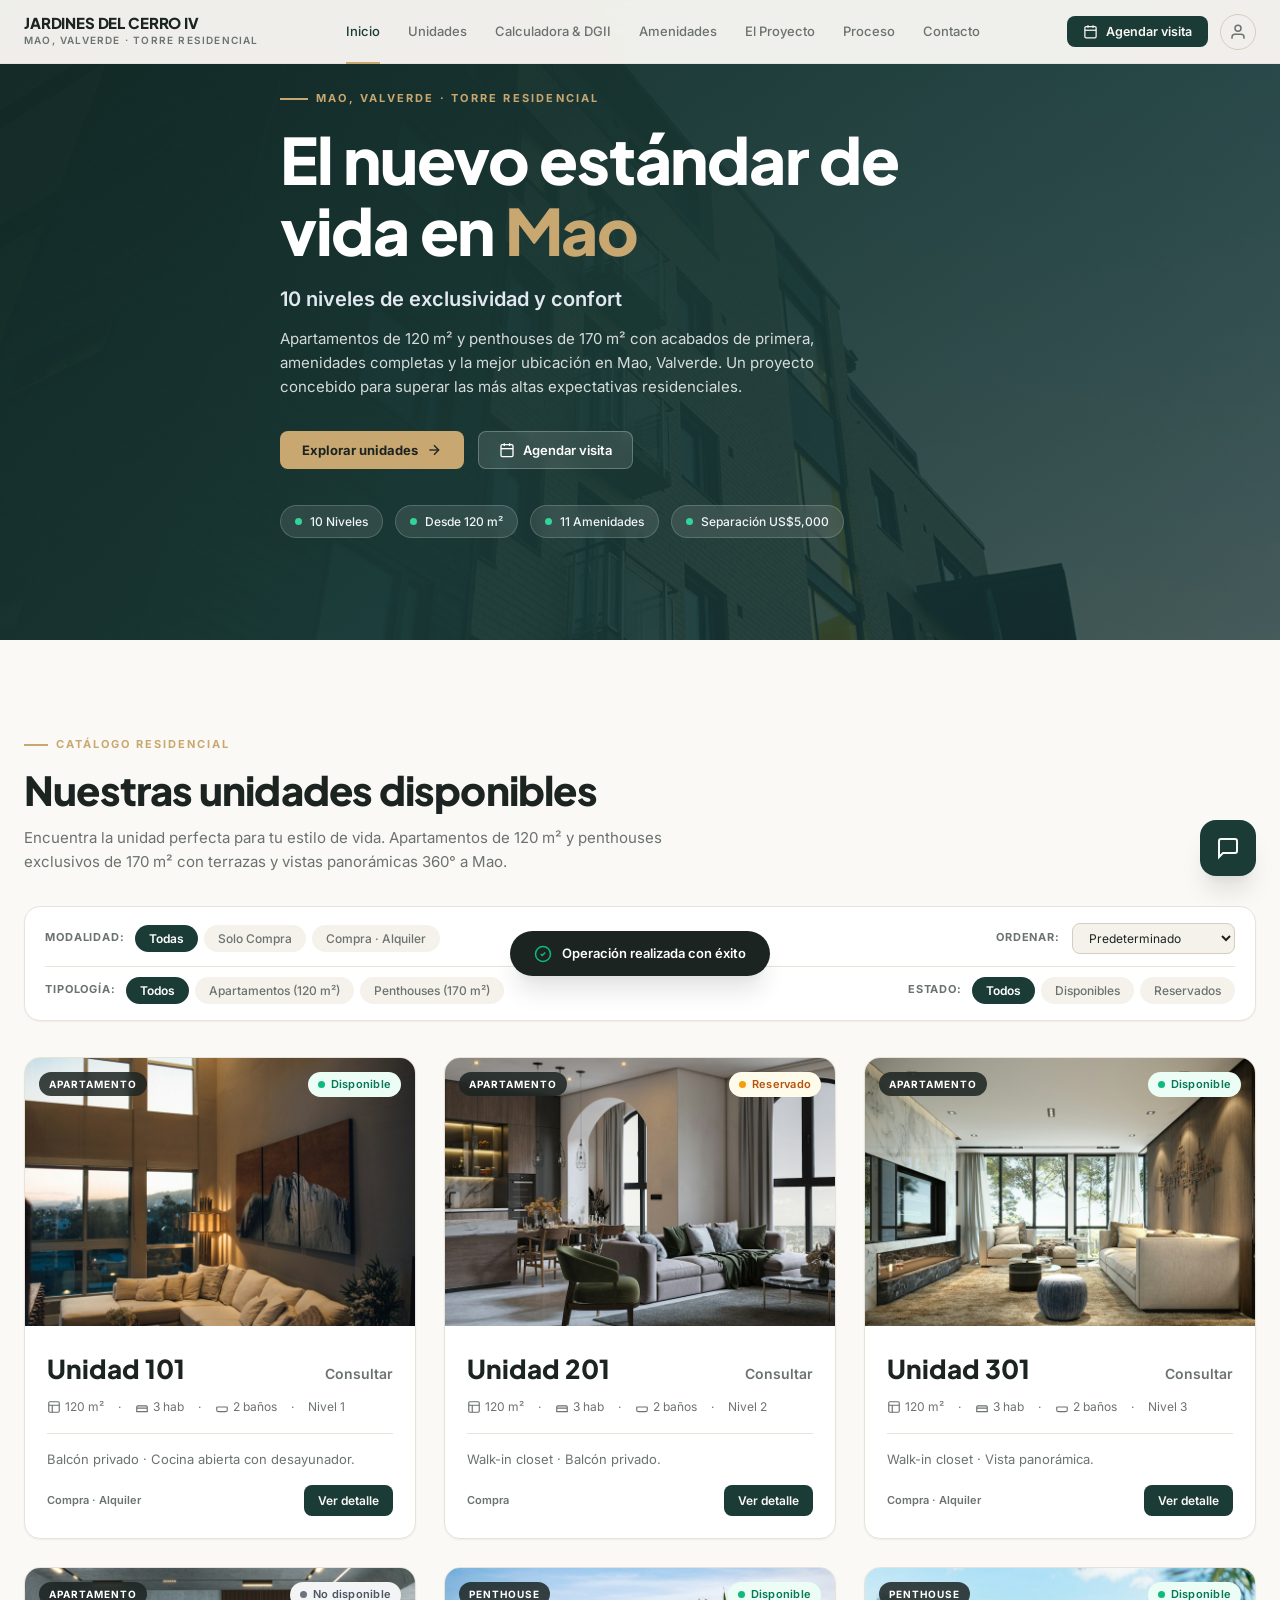
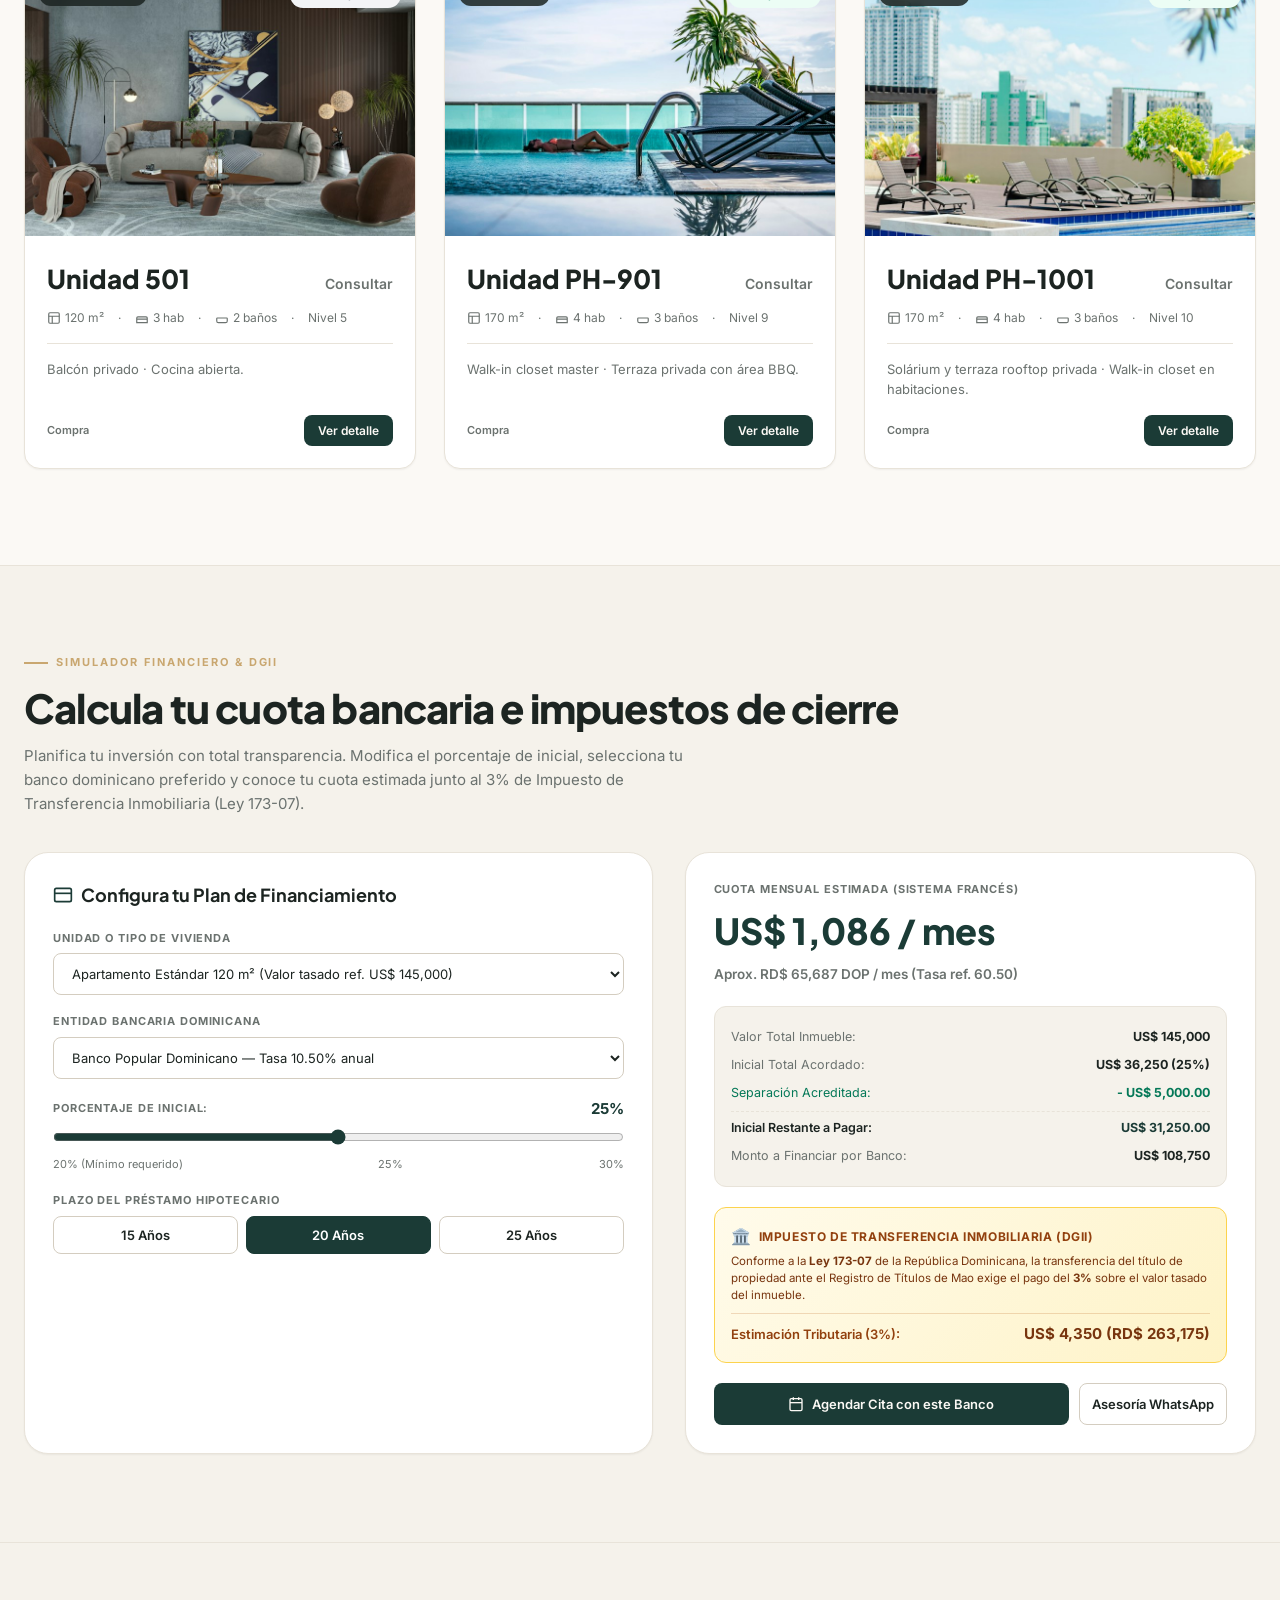
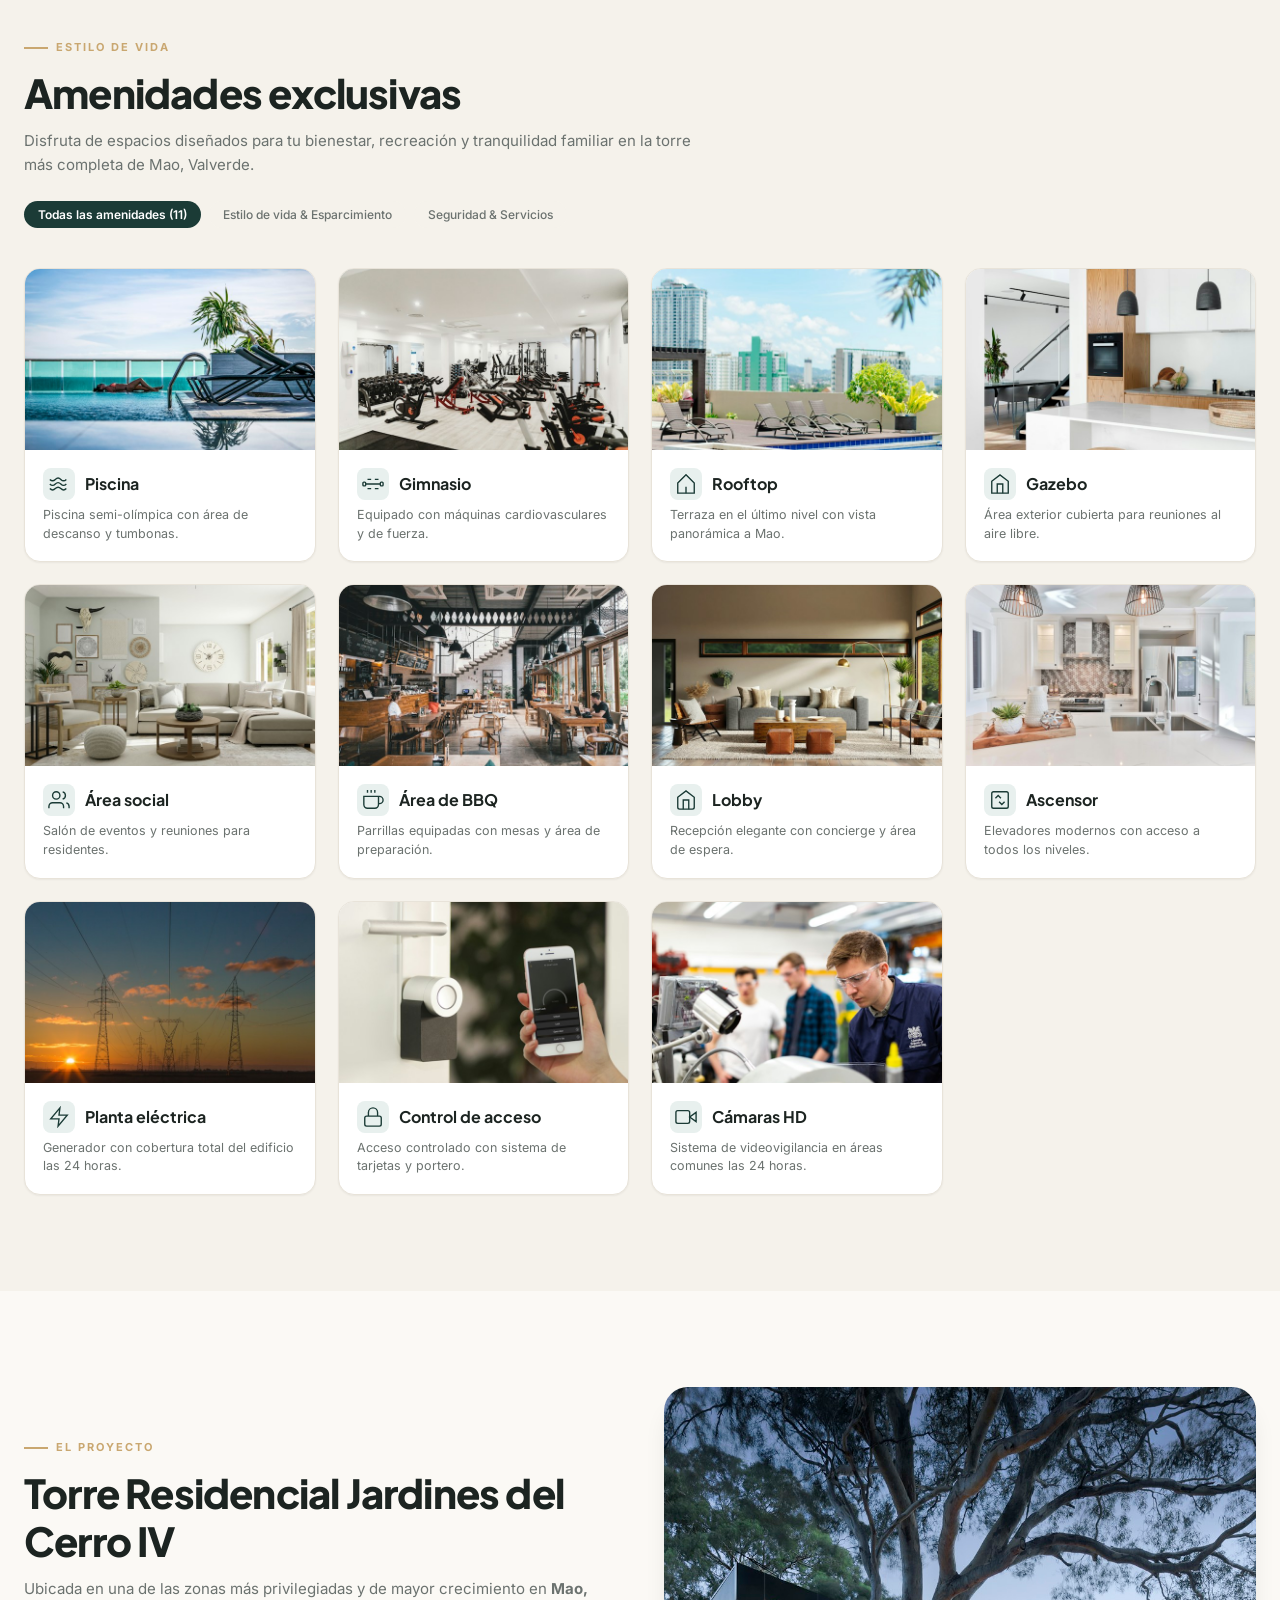
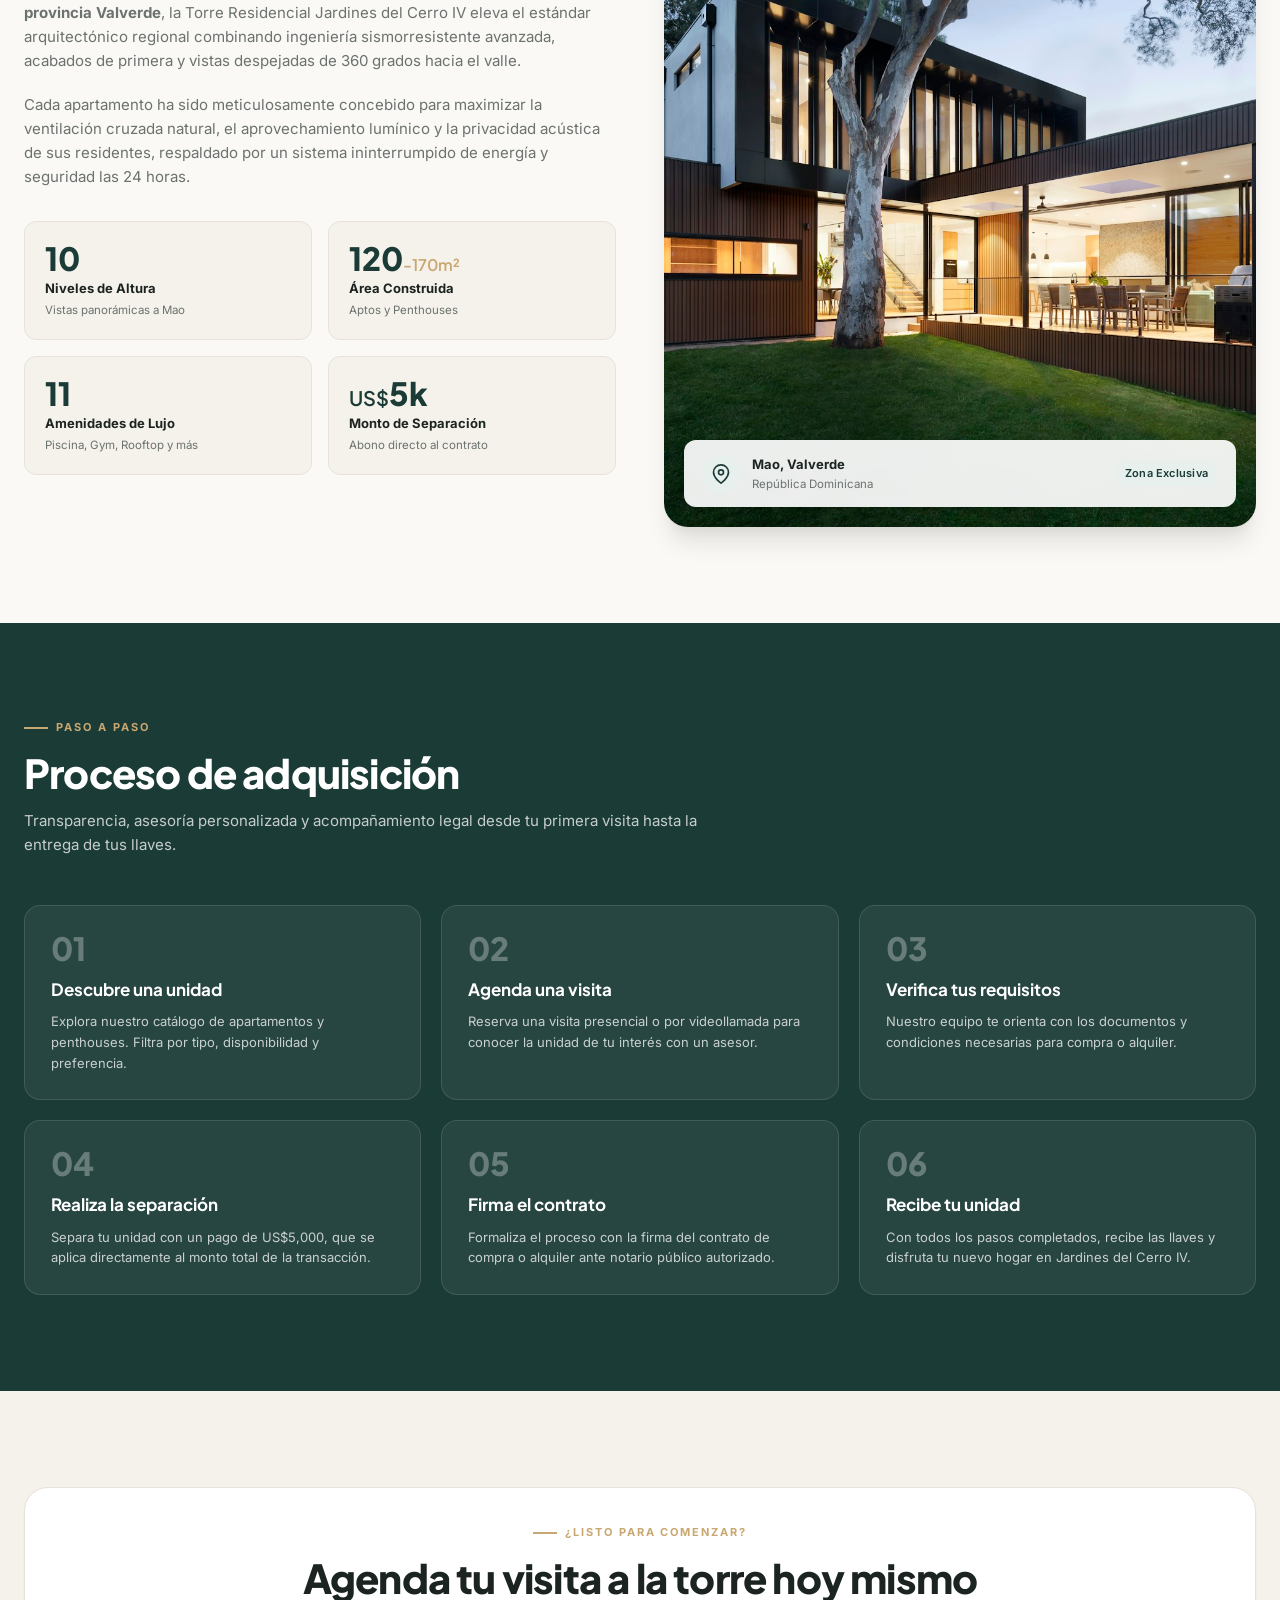
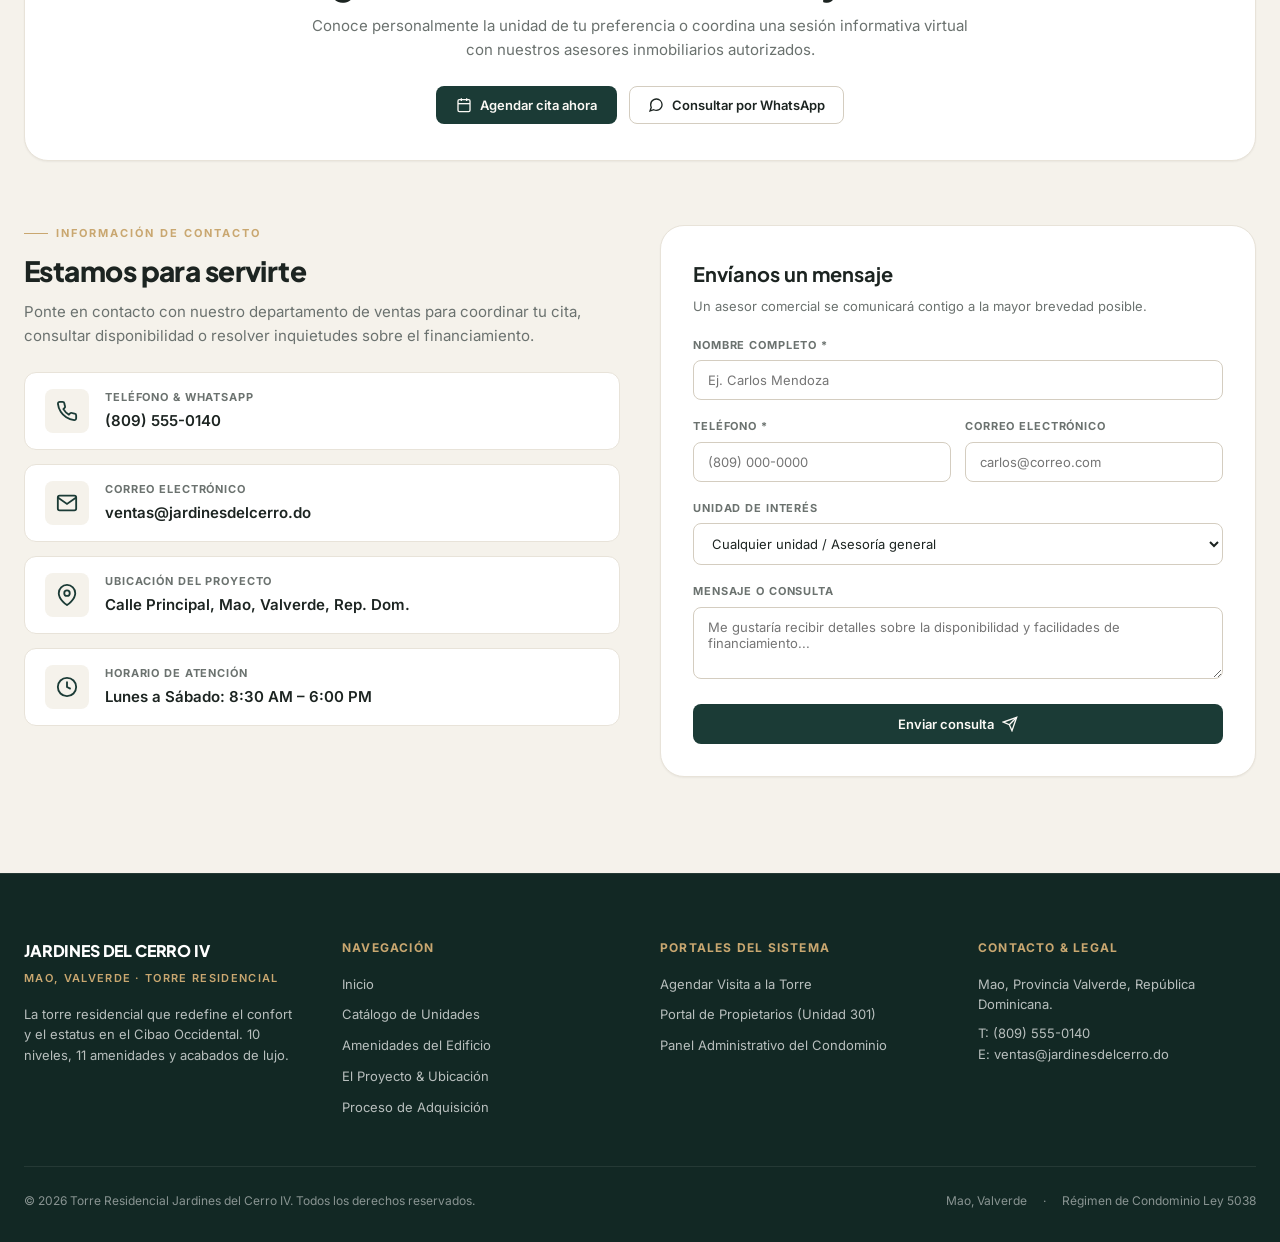
==== commit 8ebdd715: "fix(js): eliminar variable duplicada printWin que causaba SyntaxError en app.js" ====
--- a/index.html
+++ b/index.html
@@ -1762,8 +1762,8 @@
   </div>
 
   <!-- Scripts -->
-  <script src="js/api.js?v=4.2"></script>
-  <script src="js/data.js?v=4.2"></script>
-  <script src="js/app.js?v=4.2"></script>
+  <script src="js/api.js?v=4.3"></script>
+  <script src="js/data.js?v=4.3"></script>
+  <script src="js/app.js?v=4.3"></script>
 </body>
 </html>
